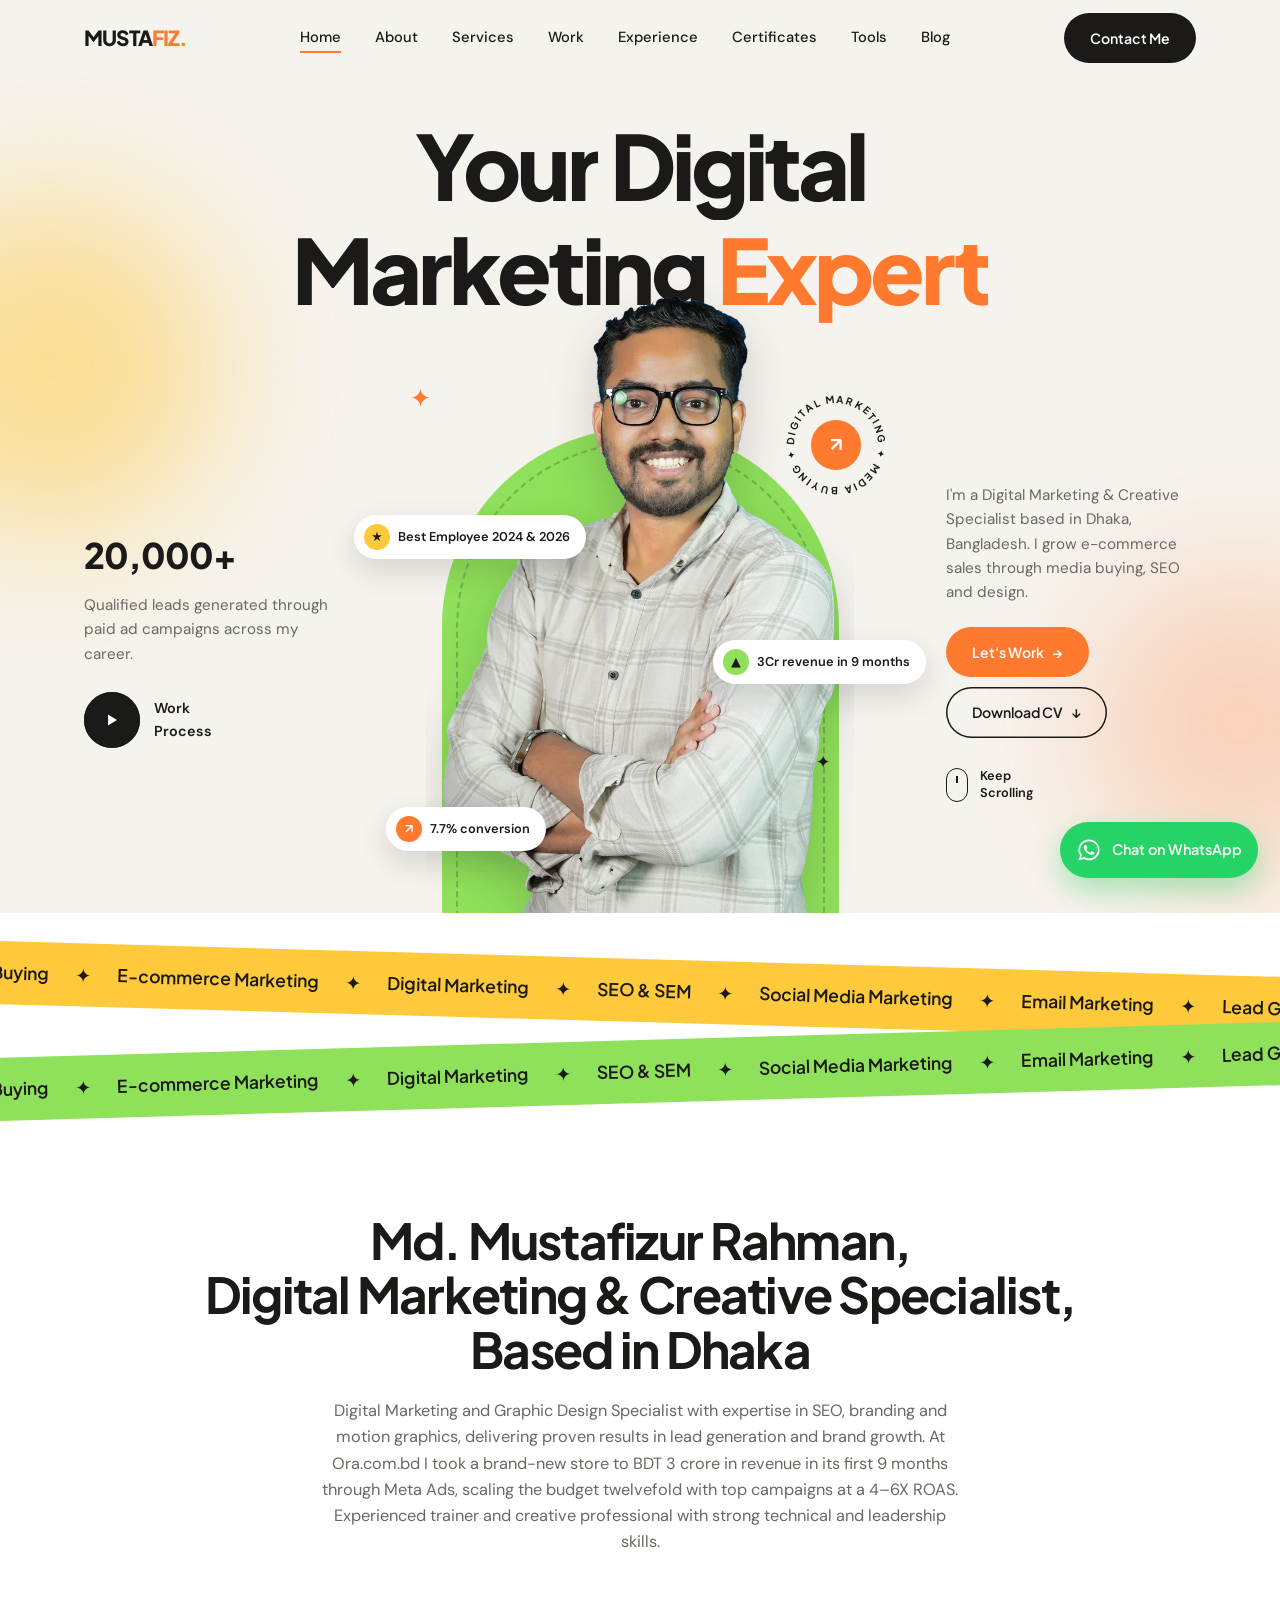
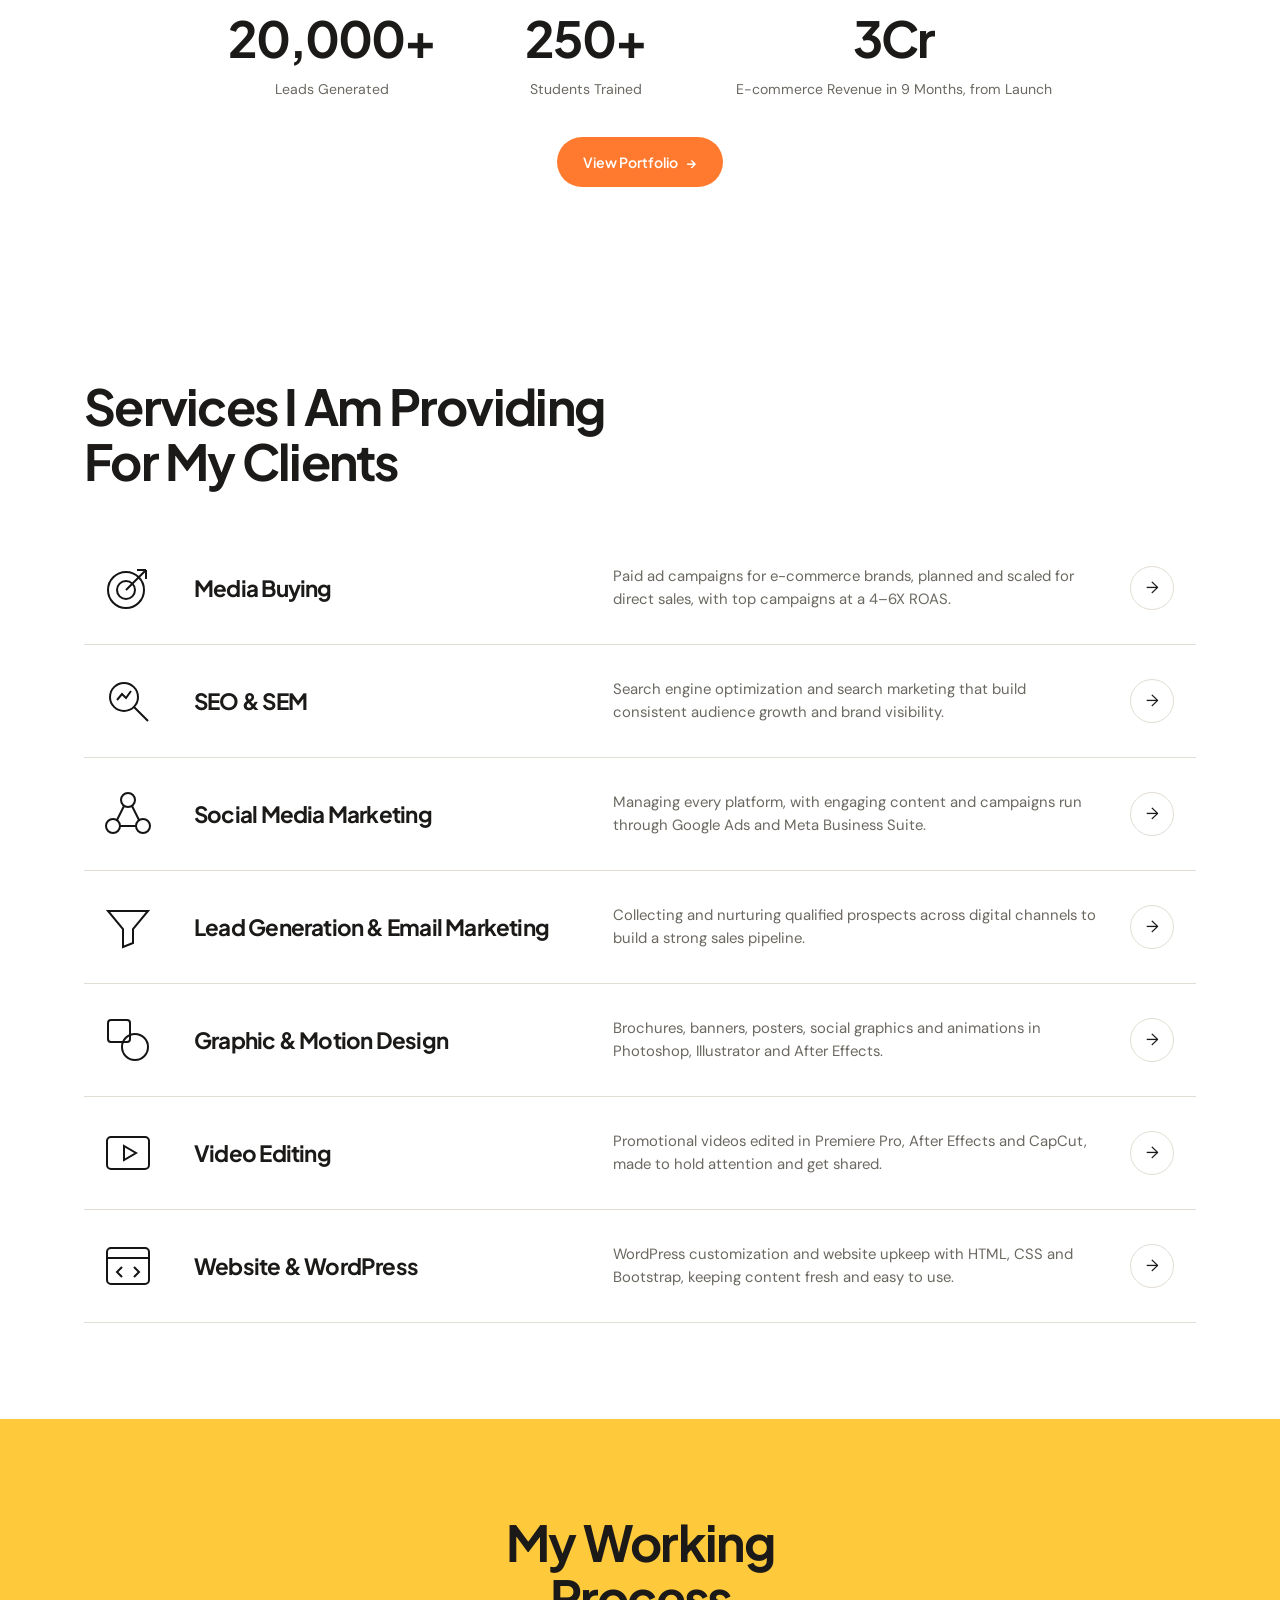
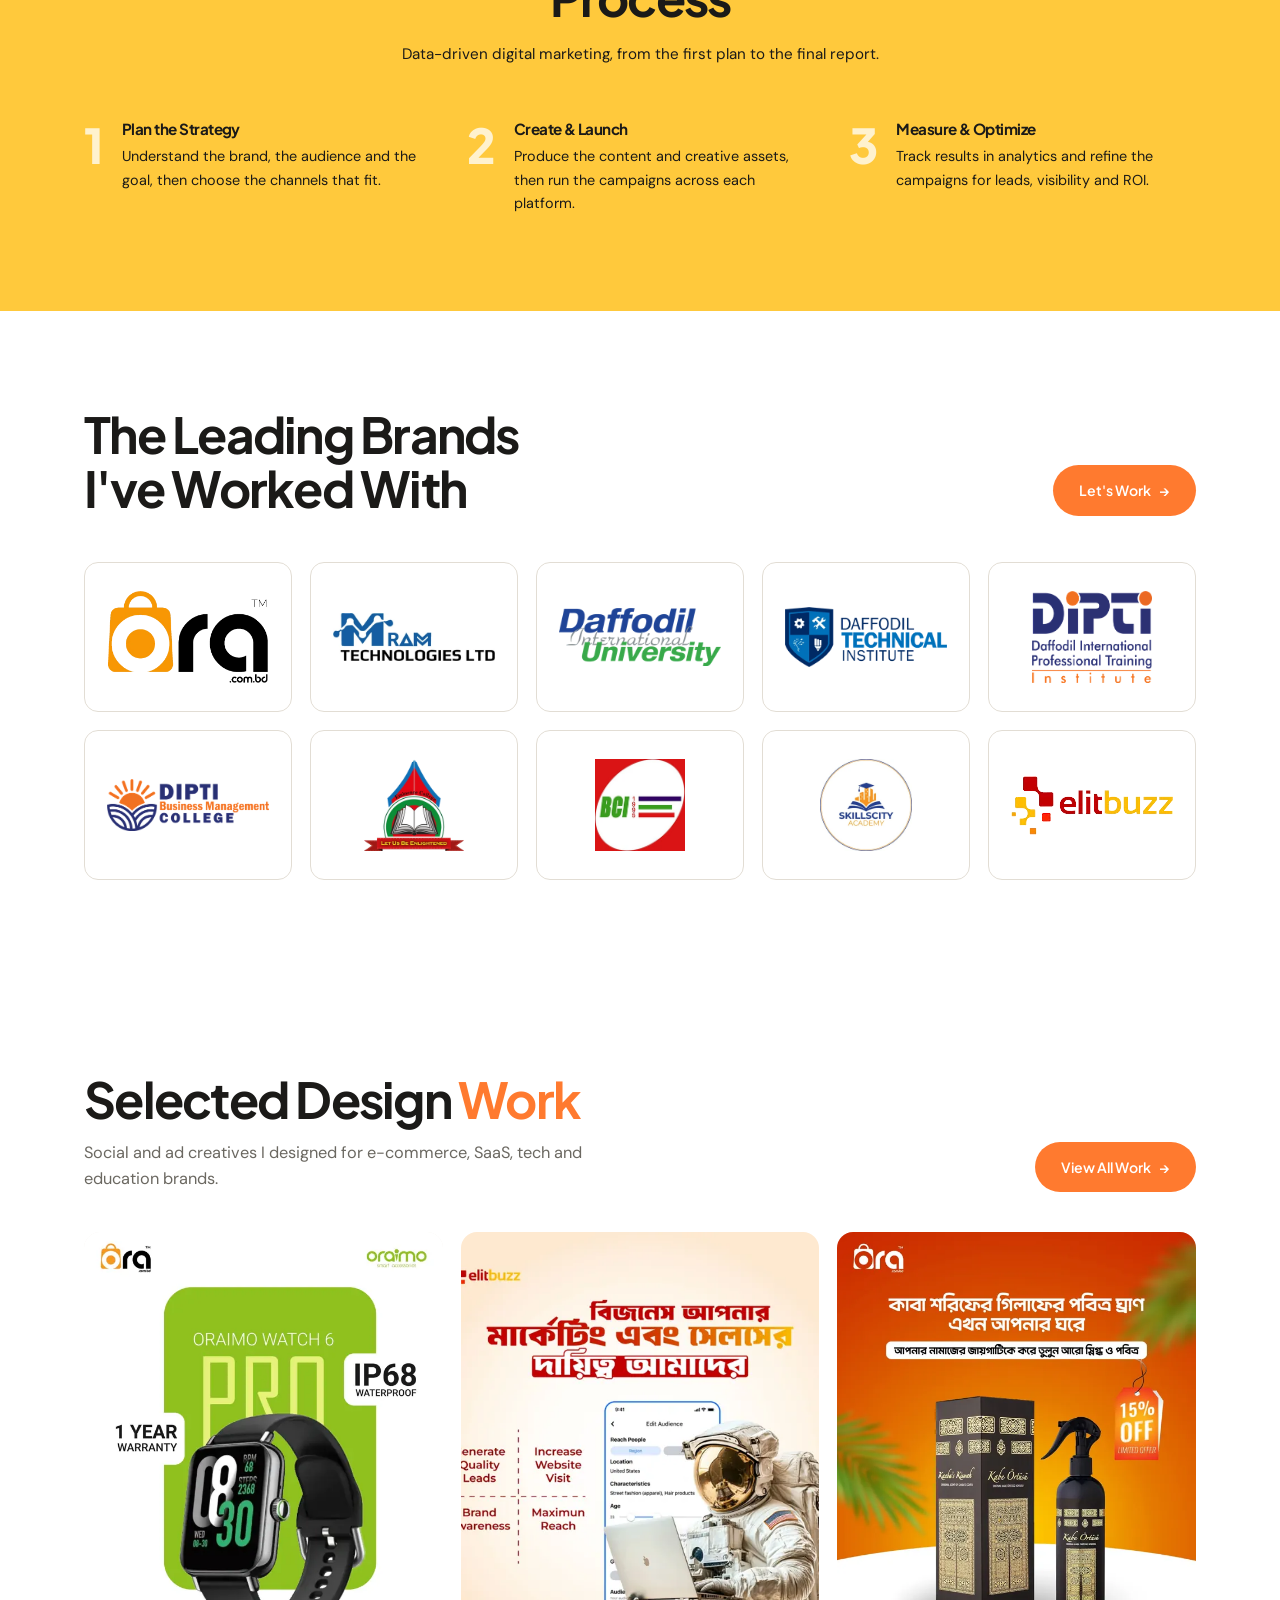
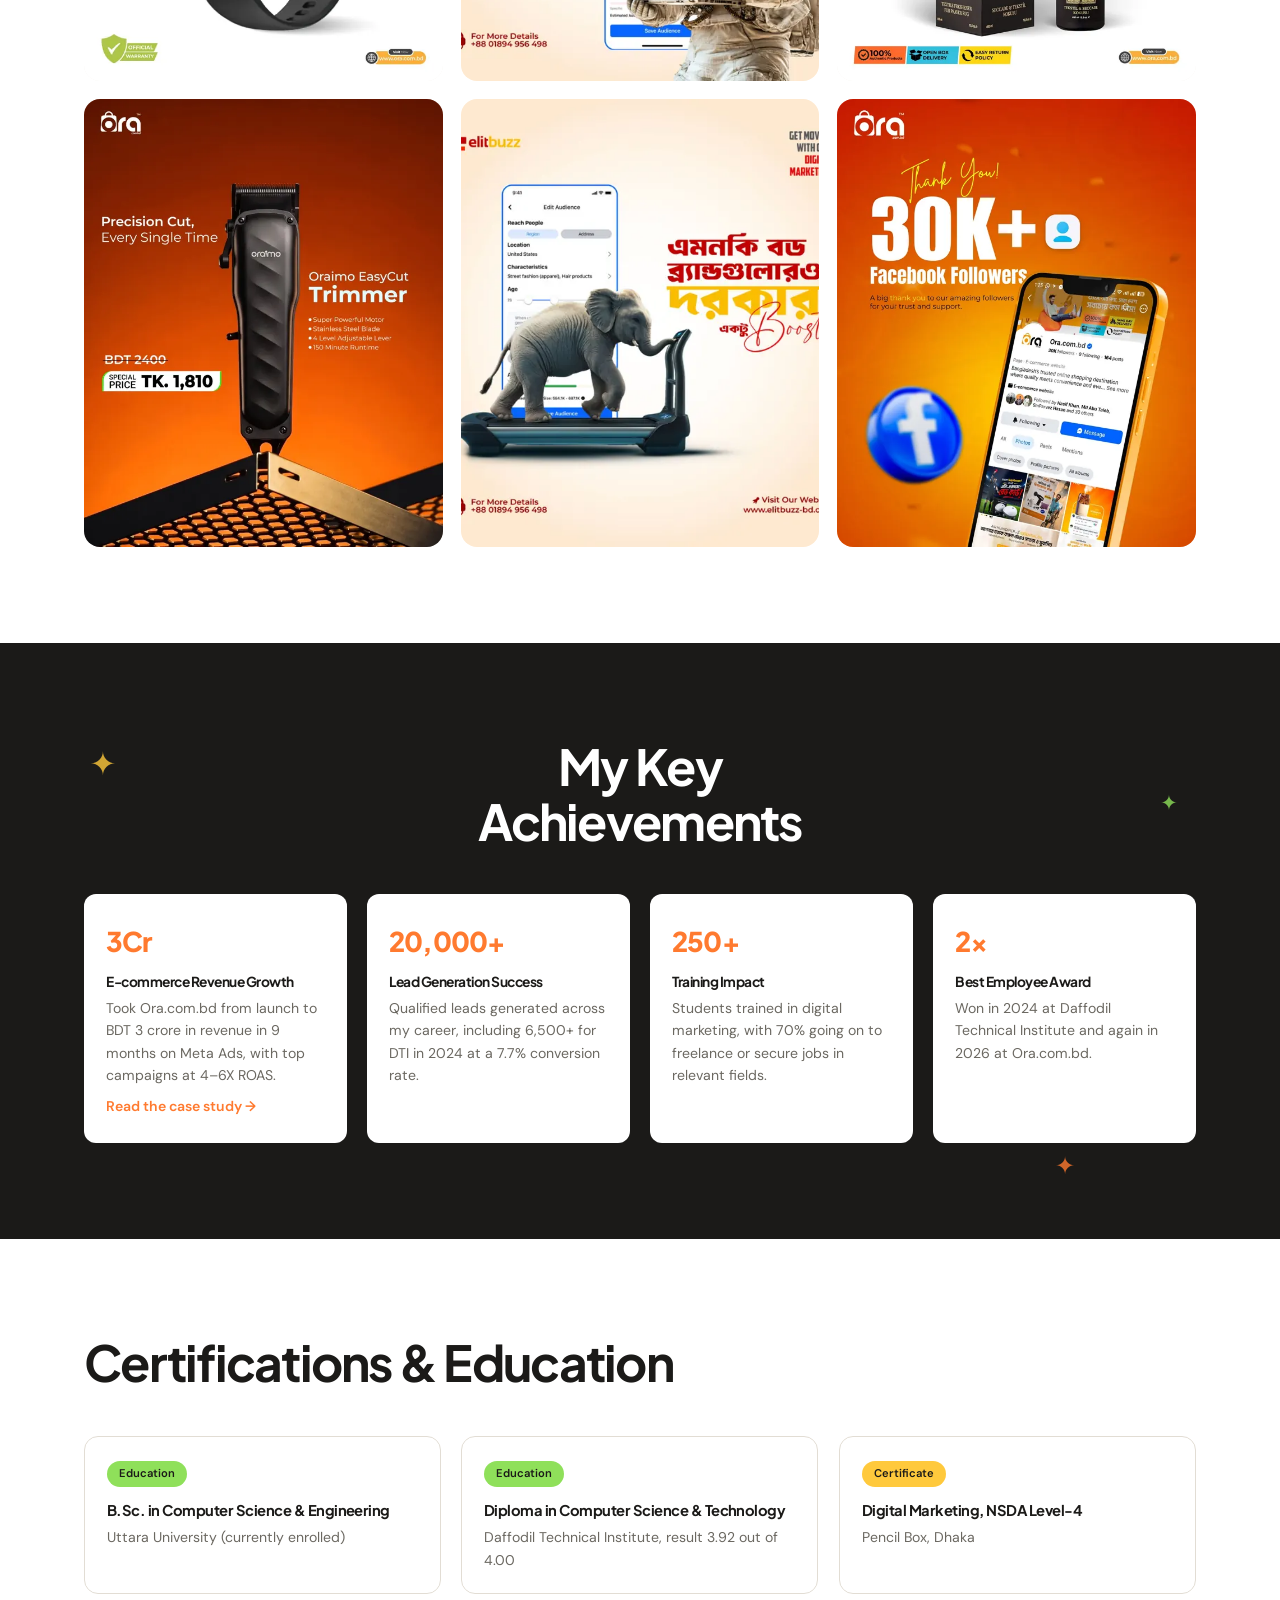
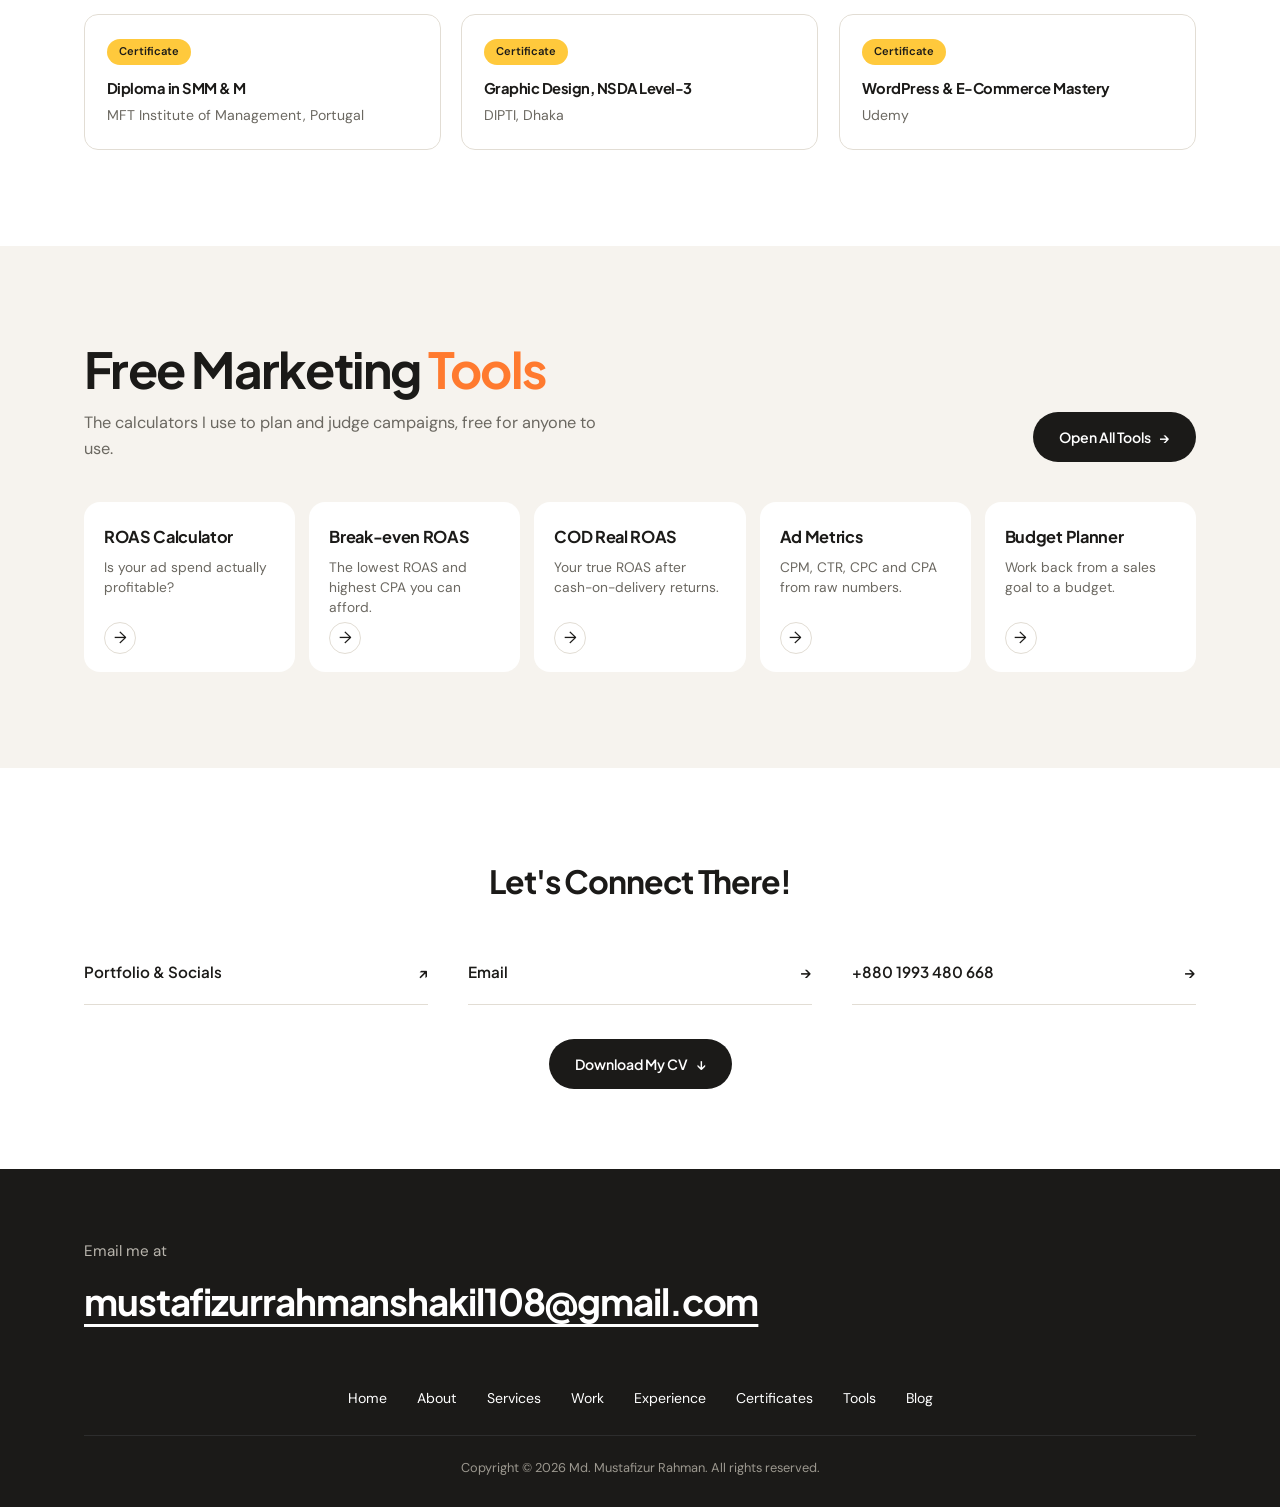
==== index.html @ 004563ea "Draft: Ora.com.bd case study, revenue wording fixes, updated CV and preview image Co-Authored-By: Cl" ====
<!DOCTYPE html>
<html lang="en">
<head>
<meta charset="UTF-8">
<meta name="viewport" content="width=device-width, initial-scale=1">
<link rel="icon" href="favicon.svg" type="image/svg+xml">
<link rel="icon" href="favicon-32.png" sizes="32x32" type="image/png">
<link rel="apple-touch-icon" href="apple-touch-icon.png">
<meta name="theme-color" content="#f6f3ee">
<link rel="preload" as="image" href="assets/img/portrait.webp" fetchpriority="high">
<title>Md. Mustafizur Rahman | Digital Marketing & Creative Specialist</title>
<meta name="description" content="Md. Mustafizur Rahman is a Digital Marketing and Creative Specialist in Dhaka, Bangladesh: media buying and e-commerce marketing, SEO, SEM, social media marketing, lead generation, graphic and motion design.">
<!-- Social preview -->
<link rel="canonical" href="https://mustafiz.online/">
<meta property="og:type" content="profile">
<meta property="og:site_name" content="Md. Mustafizur Rahman">
<meta property="og:locale" content="en_US">
<meta property="og:url" content="https://mustafiz.online/">
<meta property="og:title" content="Md. Mustafizur Rahman | Digital Marketing &amp; Creative Specialist">
<meta property="og:description" content="Dhaka-based digital marketer who took Ora.com.bd from launch to BDT 3 crore in revenue in 9 months on Meta Ads. Media buying, SEO, social media and design.">
<meta property="og:image" content="https://mustafiz.online/og-image.jpg">
<meta property="og:image:width" content="1200">
<meta property="og:image:height" content="630">
<meta property="og:image:alt" content="Md. Mustafizur Rahman, Digital Marketing &amp; Creative Specialist">
<meta name="twitter:card" content="summary_large_image">
<meta name="twitter:title" content="Md. Mustafizur Rahman | Digital Marketing &amp; Creative Specialist">
<meta name="twitter:description" content="Dhaka-based digital marketer who took Ora.com.bd from launch to BDT 3 crore in revenue in 9 months on Meta Ads. Media buying, SEO, social media and design.">
<meta name="twitter:image" content="https://mustafiz.online/og-image.jpg">
<script type="application/ld+json">{"@context": "https://schema.org", "@type": "Person", "name": "Md. Mustafizur Rahman", "jobTitle": "Digital Marketing & Creative Specialist", "url": "https://mustafiz.online/", "image": "https://mustafiz.online/og-image.jpg", "email": "mailto:mustafizurrahmanshakil108@gmail.com", "address": {"@type": "PostalAddress", "addressLocality": "Dhaka", "addressCountry": "BD"}, "worksFor": {"@type": "Organization", "name": "Ora.com.bd", "url": "https://ora.com.bd"}, "alumniOf": [{"@type": "CollegeOrUniversity", "name": "Uttara University"}, {"@type": "EducationalOrganization", "name": "Daffodil Technical Institute"}], "knowsAbout": ["Media Buying", "E-commerce Marketing", "SEO", "Social Media Marketing", "Lead Generation", "Graphic Design", "Motion Graphics"], "sameAs": ["https://lnk.bio/mustafizurrahman"]}</script>
<!-- /Social preview -->
<link rel="preconnect" href="https://fonts.googleapis.com">
<link rel="preconnect" href="https://fonts.gstatic.com" crossorigin>
<link href="https://fonts.googleapis.com/css2?family=DM+Sans:opsz,wght@9..40,400;9..40,500;9..40,600&family=Plus+Jakarta+Sans:wght@600;700;800&display=swap" rel="stylesheet">
<link rel="stylesheet" href="assets/site.css?v=61ecbd7c">
</head>
<body>

<div class="progress" id="progress" aria-hidden="true"></div>
<header id="top">
  <div class="wrap nav">
    <a href="#home" class="logo">MUSTA<span class="accent">FIZ.</span></a>
    <ul class="nav-links" id="navLinks">
      <li><a href="#home" class="active">Home</a></li>
      <li><a href="#about">About</a></li>
      <li><a href="#services">Services</a></li>
      <li><a href="gallery">Work</a></li>
      <li><a href="#experience">Experience</a></li>
      <li><a href="#credentials">Certificates</a></li>
      <li><a href="tools">Tools</a></li>
      <li><a href="blog/">Blog</a></li>
    </ul>
    <a href="#contact" class="btn dark">Contact Me</a>
    <button class="menu-btn" id="menuBtn" aria-label="Open menu" aria-expanded="false" aria-controls="navLinks"><span></span></button>
  </div>
</header>

<main>
  <!-- HERO -->
  <section class="hero" id="home">
    <span class="blob a" aria-hidden="true"></span><span class="blob b" aria-hidden="true"></span>
    <div class="wrap">
      <h1 aria-label="Your Digital Marketing Expert">
        <span class="w" style="--i:0"><span>Your</span></span>
        <span class="w" style="--i:1"><span>Digital</span></span>
        <span class="w" style="--i:2"><span>Marketing</span></span>
        <span class="w" style="--i:3"><span class="accent">Expert</span></span>
      </h1>
      <div class="hero-grid">
        <div class="hero-stat reveal">
          <div class="big" data-count="20000" data-suffix="+">20,000+</div>
          <p>Qualified leads generated through paid ad campaigns across my career.</p>
          <a href="#process" class="hero-link">
            <span class="play" aria-hidden="true">
              <svg width="16" height="16" viewBox="0 0 16 16" fill="#fff"><path d="M4 2.5v11l9-5.5z"/></svg>
            </span>
            Work<br>Process
          </a>
        </div>

        <div class="portrait" id="portrait">
          <div class="arch"></div>
          <span class="spark s1" aria-hidden="true">✦</span>
          <span class="spark s2" aria-hidden="true">✦</span>
          <div class="me-clip"><img width="660" height="1034" fetchpriority="high" class="me" src="assets/img/portrait.webp" alt="Md. Mustafizur Rahman, smiling with arms crossed"></div>
          <div class="ring" aria-hidden="true">
            <svg viewBox="0 0 100 100"><defs><path id="circ" d="M50,50 m-39,0 a39,39 0 1,1 78,0 a39,39 0 1,1 -78,0"/></defs>
              <text><textPath href="#circ" textLength="240" lengthAdjust="spacing">DIGITAL MARKETING ✦ MEDIA BUYING ✦</textPath></text></svg>
            <b>↗</b>
          </div>
          <div class="chip c1"><i>★</i>Best Employee 2024 &amp; 2026</div>
          <div class="chip c2"><i>▲</i>3Cr revenue in 9 months</div>
          <div class="chip c3"><i>↗</i>7.7% conversion</div>
        </div>

        <div class="hero-copy">
          <p>I'm a Digital Marketing &amp; Creative Specialist based in Dhaka, Bangladesh. I grow e-commerce sales through media buying, SEO and design.</p>
          <div class="btn-row">
            <a href="#contact" class="btn">Let's Work <span aria-hidden="true">→</span></a>
            <a href="Md-Mustafizur-Rahman-CV.pdf" class="btn ghost" download>Download CV <span aria-hidden="true">↓</span></a>
          </div>
          <div class="scroll-hint"><span class="mouse" aria-hidden="true"></span>Keep<br>Scrolling</div>
        </div>
      </div>
    </div>
  </section>

  <!-- TICKER -->
  <div class="tickers" aria-hidden="true">
    <div class="ticker y"><div class="track" data-ticker></div></div>
    <div class="ticker g"><div class="track" data-ticker></div></div>
  </div>

  <!-- ABOUT -->
  <section class="about" id="about">
    <div class="wrap reveal">
      <h2>Md. Mustafizur Rahman,<br>Digital Marketing &amp; Creative Specialist,<br>Based in Dhaka</h2>
      <p class="lead">Digital Marketing and Graphic Design Specialist with expertise in SEO, branding and motion graphics, delivering proven results in lead generation and brand growth. At Ora.com.bd I took a brand-new store to BDT 3 crore in revenue in its first 9 months through Meta Ads, scaling the budget twelvefold with top campaigns at a 4–6X ROAS. Experienced trainer and creative professional with strong technical and leadership skills.</p>
      <div class="stats">
        <div class="stat"><div class="num" data-count="20000" data-suffix="+">20,000+</div><div class="lbl">Leads Generated</div></div>
        <div class="stat"><div class="num" data-count="250" data-suffix="+">250+</div><div class="lbl">Students Trained</div></div>
        <div class="stat"><div class="num" data-count="3" data-suffix="Cr">3Cr</div><div class="lbl">E-commerce Revenue in 9 Months, from Launch</div></div>
      </div>
      <a href="https://lnk.bio/mustafizurrahman" target="_blank" rel="noopener" class="btn">View Portfolio <span aria-hidden="true">→</span></a>
    </div>
  </section>

  <!-- SERVICES -->
  <section class="services" id="services">
    <div class="wrap">
      <h2 class="reveal">Services I Am Providing For My Clients</h2>
      <ul class="service-list">
        <li class="service reveal">
          <svg class="ico" viewBox="0 0 52 52" fill="none" stroke="#141414" stroke-width="2"><circle cx="24" cy="28" r="18"/><circle cx="24" cy="28" r="9"/><path d="M24 28L44 8M44 8h-9M44 8v9"/></svg>
          <h3>Media Buying</h3>
          <p>Paid ad campaigns for e-commerce brands, planned and scaled for direct sales, with top campaigns at a 4–6X ROAS.</p>
          <span class="arrow" aria-hidden="true">→</span>
        </li>
        <li class="service reveal">
          <svg class="ico" viewBox="0 0 52 52" fill="none" stroke="#141414" stroke-width="2"><circle cx="22" cy="22" r="14"/><path d="M32 32l14 14M15 25l5-6 4 4 5-7"/></svg>
          <h3>SEO &amp; SEM</h3>
          <p>Search engine optimization and search marketing that build consistent audience growth and brand visibility.</p>
          <span class="arrow" aria-hidden="true">→</span>
        </li>
        <li class="service reveal">
          <svg class="ico" viewBox="0 0 52 52" fill="none" stroke="#141414" stroke-width="2"><circle cx="26" cy="12" r="7"/><circle cx="11" cy="38" r="7"/><circle cx="41" cy="38" r="7"/><path d="M22 18l-7 14M30 18l7 14M18 38h16"/></svg>
          <h3>Social Media Marketing</h3>
          <p>Managing every platform, with engaging content and campaigns run through Google Ads and Meta Business Suite.</p>
          <span class="arrow" aria-hidden="true">→</span>
        </li>
        <li class="service reveal">
          <svg class="ico" viewBox="0 0 52 52" fill="none" stroke="#141414" stroke-width="2"><path d="M6 10h40l-15 18v14l-10 4V28z"/></svg>
          <h3>Lead Generation &amp; Email Marketing</h3>
          <p>Collecting and nurturing qualified prospects across digital channels to build a strong sales pipeline.</p>
          <span class="arrow" aria-hidden="true">→</span>
        </li>
        <li class="service reveal">
          <svg class="ico" viewBox="0 0 52 52" fill="none" stroke="#141414" stroke-width="2"><rect x="6" y="6" width="22" height="22" rx="3"/><circle cx="33" cy="33" r="13"/></svg>
          <h3>Graphic &amp; Motion Design</h3>
          <p>Brochures, banners, posters, social graphics and animations in Photoshop, Illustrator and After Effects.</p>
          <span class="arrow" aria-hidden="true">→</span>
        </li>
        <li class="service reveal">
          <svg class="ico" viewBox="0 0 52 52" fill="none" stroke="#141414" stroke-width="2"><rect x="5" y="10" width="42" height="32" rx="4"/><path d="M22 19v14l12-7z"/></svg>
          <h3>Video Editing</h3>
          <p>Promotional videos edited in Premiere Pro, After Effects and CapCut, made to hold attention and get shared.</p>
          <span class="arrow" aria-hidden="true">→</span>
        </li>
        <li class="service reveal">
          <svg class="ico" viewBox="0 0 52 52" fill="none" stroke="#141414" stroke-width="2"><rect x="5" y="8" width="42" height="36" rx="4"/><path d="M5 18h42M20 27l-5 5 5 5M32 27l5 5-5 5"/></svg>
          <h3>Website &amp; WordPress</h3>
          <p>WordPress customization and website upkeep with HTML, CSS and Bootstrap, keeping content fresh and easy to use.</p>
          <span class="arrow" aria-hidden="true">→</span>
        </li>
      </ul>
    </div>
  </section>

  <!-- PROCESS -->
  <section class="process" id="process">
    <div class="wrap">
      <h2 class="reveal">My Working<br>Process</h2>
      <p class="lead reveal">Data-driven digital marketing, from the first plan to the final report.</p>
      <div class="steps">
        <div class="step reveal"><div class="n">1</div><div><h3>Plan the Strategy</h3><p>Understand the brand, the audience and the goal, then choose the channels that fit.</p></div></div>
        <div class="step reveal"><div class="n">2</div><div><h3>Create &amp; Launch</h3><p>Produce the content and creative assets, then run the campaigns across each platform.</p></div></div>
        <div class="step reveal"><div class="n">3</div><div><h3>Measure &amp; Optimize</h3><p>Track results in analytics and refine the campaigns for leads, visibility and ROI.</p></div></div>
      </div>
    </div>
  </section>

  <!-- EXPERIENCE -->
  <section id="experience">
    <div class="wrap">
      <div class="head-row reveal">
        <h2>The Leading Brands I've Worked With</h2>
        <a href="#contact" class="btn">Let's Work <span aria-hidden="true">→</span></a>
      </div>
      <div class="logo-grid">
        <div class="logo-card reveal"><img src="assets/img/logo-ora-com-bd.webp" alt="Ora.com.bd" width="296" height="170" loading="lazy"></div>
        <div class="logo-card reveal"><img src="assets/img/logo-mram-technologies-ltd.webp" alt="MRAM Technologies Ltd" width="420" height="122" loading="lazy"></div>
        <div class="logo-card reveal"><img src="assets/img/logo-daffodil-international-university.webp" alt="Daffodil International University" width="420" height="152" loading="lazy"></div>
        <div class="logo-card reveal"><img src="assets/img/logo-daffodil-technical-institute.webp" alt="Daffodil Technical Institute" width="420" height="155" loading="lazy"></div>
        <div class="logo-card reveal"><img src="assets/img/logo-daffodil-international-professional-trai.webp" alt="Daffodil International Professional Training Institute (DIPTI)" width="311" height="240" loading="lazy"></div>
        <div class="logo-card reveal"><img src="assets/img/logo-dipti-business-management-college.webp" alt="DIPTI Business Management College" width="420" height="133" loading="lazy"></div>
        <div class="logo-card reveal"><img src="assets/img/logo-eminence-college.webp" alt="Eminence College" width="262" height="240" loading="lazy"></div>
        <div class="logo-card reveal"><img src="assets/img/logo-bci.webp" alt="BCI" width="193" height="196" loading="lazy"></div>
        <div class="logo-card reveal"><img src="assets/img/logo-skillscity-academy.webp" alt="Skillscity Academy" width="240" height="240" loading="lazy"></div>
        <div class="logo-card reveal"><img src="assets/img/logo-elitbuzz-technologies-ltd.webp" alt="Elitbuzz Technologies Ltd." width="162" height="59" loading="lazy"></div>
      </div>
    </div>
  </section>

  <!-- SELECTED WORK -->
  <section class="work" id="work">
    <div class="wrap">
      <div class="head-row reveal">
        <div>
          <h2>Selected Design <span class="accent">Work</span></h2>
          <p class="lead">Social and ad creatives I designed for e-commerce, SaaS, tech and education brands.</p>
        </div>
        <a href="gallery" class="btn">View All Work <span aria-hidden="true">→</span></a>
      </div>
      <div class="work-grid" id="featuredWork" data-limit="6"><button type="button" class="shot" data-i="0" style="--d:0ms" aria-label="Open Oraimo Watch 6 Pro"><img src="gallery/ora-oraimo-watch-6-pro-thumb.webp" alt="Oraimo Watch 6 Pro, Ora.com.bd" width="1400" height="1750" loading="lazy" decoding="async"><span class="shot-meta"><b>Oraimo Watch 6 Pro</b><small>Ora.com.bd · Product Ads</small></span></button><button type="button" class="shot" data-i="1" style="--d:60ms" aria-label="Open Marketing &amp; Sales, Handled"><img src="gallery/elitbuzz-marketing-astronaut-thumb.webp" alt="Marketing &amp; Sales, Handled, Elitbuzz Technologies" width="1400" height="1400" loading="lazy" decoding="async"><span class="shot-meta"><b>Marketing &amp; Sales, Handled</b><small>Elitbuzz Technologies · Brand &amp; Social</small></span></button><button type="button" class="shot" data-i="2" style="--d:120ms" aria-label="Open Kaaba Kiswah Scent Offer"><img src="gallery/ora-kaaba-scent-thumb.webp" alt="Kaaba Kiswah Scent Offer, Ora.com.bd" width="1400" height="1750" loading="lazy" decoding="async"><span class="shot-meta"><b>Kaaba Kiswah Scent Offer</b><small>Ora.com.bd · Product Ads</small></span></button><button type="button" class="shot" data-i="3" style="--d:180ms" aria-label="Open Oraimo EasyCut Trimmer"><img src="gallery/ora-easycut-trimmer-thumb.webp" alt="Oraimo EasyCut Trimmer, Ora.com.bd" width="1080" height="1350" loading="lazy" decoding="async"><span class="shot-meta"><b>Oraimo EasyCut Trimmer</b><small>Ora.com.bd · Product Ads</small></span></button><button type="button" class="shot" data-i="4" style="--d:240ms" aria-label="Open Even Big Brands Need a Boost"><img src="gallery/elitbuzz-boost-elephant-thumb.webp" alt="Even Big Brands Need a Boost, Elitbuzz Technologies" width="1080" height="1080" loading="lazy" decoding="async"><span class="shot-meta"><b>Even Big Brands Need a Boost</b><small>Elitbuzz Technologies · Brand &amp; Social</small></span></button><button type="button" class="shot" data-i="5" style="--d:300ms" aria-label="Open 30K Facebook Followers"><img src="gallery/ora-30k-followers-thumb.webp" alt="30K Facebook Followers, Ora.com.bd" width="1400" height="1750" loading="lazy" decoding="async"><span class="shot-meta"><b>30K Facebook Followers</b><small>Ora.com.bd · Brand &amp; Social</small></span></button></div><!-- /featuredWork -->
    </div>
  </section>

  <!-- ACHIEVEMENTS -->
  <section class="wins" id="achievements">
    <span class="star a" aria-hidden="true">✦</span><span class="star b" aria-hidden="true">✦</span><span class="star c" aria-hidden="true">✦</span>
    <div class="wrap">
      <h2 class="reveal">My Key<br>Achievements</h2>
      <div class="grid-4">
        <div class="win reveal"><div class="big">3Cr</div><h3>E-commerce Revenue Growth</h3><p>Took Ora.com.bd from launch to BDT 3 crore in revenue in 9 months on Meta Ads, with top campaigns at 4–6X ROAS. <a class="win-link" href="blog/ora-ecommerce-case-study">Read the case study →</a></p></div>
        <div class="win reveal"><div class="big">20,000+</div><h3>Lead Generation Success</h3><p>Qualified leads generated across my career, including 6,500+ for DTI in 2024 at a 7.7% conversion rate.</p></div>
        <div class="win reveal"><div class="big">250+</div><h3>Training Impact</h3><p>Students trained in digital marketing, with 70% going on to freelance or secure jobs in relevant fields.</p></div>
        <div class="win reveal"><div class="big">2×</div><h3>Best Employee Award</h3><p>Won in 2024 at Daffodil Technical Institute and again in 2026 at Ora.com.bd.</p></div>
      </div>
    </div>
  </section>

  <!-- CREDENTIALS -->
  <section id="credentials">
    <div class="wrap">
      <div class="head-row reveal">
        <h2>Certifications &amp; Education</h2>
      </div>
      <div class="grid-3">
        <div class="cred reveal"><span class="tag g">Education</span><h3>B.Sc. in Computer Science &amp; Engineering</h3><p>Uttara University (currently enrolled)</p></div>
        <div class="cred reveal"><span class="tag g">Education</span><h3>Diploma in Computer Science &amp; Technology</h3><p>Daffodil Technical Institute, result 3.92 out of 4.00</p></div>
        <div class="cred reveal"><span class="tag">Certificate</span><h3>Digital Marketing, NSDA Level-4</h3><p>Pencil Box, Dhaka</p></div>
        <div class="cred reveal"><span class="tag">Certificate</span><h3>Diploma in SMM &amp; M</h3><p>MFT Institute of Management, Portugal</p></div>
        <div class="cred reveal"><span class="tag">Certificate</span><h3>Graphic Design, NSDA Level-3</h3><p>DIPTI, Dhaka</p></div>
        <div class="cred reveal"><span class="tag">Certificate</span><h3>WordPress &amp; E-Commerce Mastery</h3><p>Udemy</p></div>
      </div>
    </div>
  </section>

  <!-- TOOLS TEASER -->
  <section class="tools tools-teaser" id="tools">
    <div class="wrap">
      <div class="head-row reveal">
        <div>
          <h2>Free Marketing <span class="accent">Tools</span></h2>
          <p class="lead">The calculators I use to plan and judge campaigns, free for anyone to use.</p>
        </div>
        <a href="tools" class="btn dark">Open All Tools <span aria-hidden="true">→</span></a>
      </div>
      <div class="tool-cards">
        <a class="tool-card reveal" href="tools#tool-roas"><b>ROAS Calculator</b><span>Is your ad spend actually profitable?</span><i aria-hidden="true">→</i></a>
        <a class="tool-card reveal" href="tools#tool-breakeven"><b>Break-even ROAS</b><span>The lowest ROAS and highest CPA you can afford.</span><i aria-hidden="true">→</i></a>
        <a class="tool-card reveal" href="tools#tool-cod"><b>COD Real ROAS</b><span>Your true ROAS after cash-on-delivery returns.</span><i aria-hidden="true">→</i></a>
        <a class="tool-card reveal" href="tools#tool-metrics"><b>Ad Metrics</b><span>CPM, CTR, CPC and CPA from raw numbers.</span><i aria-hidden="true">→</i></a>
        <a class="tool-card reveal" href="tools#tool-budget"><b>Budget Planner</b><span>Work back from a sales goal to a budget.</span><i aria-hidden="true">→</i></a>
      </div>
    </div>
  </section>

  <!-- CONNECT -->
  <section class="connect" id="contact">
    <div class="wrap reveal">
      <h2>Let's Connect There!</h2>
      <div class="links">
        <a href="https://lnk.bio/mustafizurrahman" target="_blank" rel="noopener">Portfolio &amp; Socials <span aria-hidden="true">↗</span></a>
        <a href="mailto:mustafizurrahmanshakil108@gmail.com">Email <span aria-hidden="true">→</span></a>
        <a href="tel:+8801993480668">+880 1993 480 668 <span aria-hidden="true">→</span></a>
      </div>
      <div class="cv-row"><a href="Md-Mustafizur-Rahman-CV.pdf" class="btn dark" download>Download My CV <span aria-hidden="true">↓</span></a></div>
    </div>
  </section>
</main>

<footer>
  <div class="wrap">
    <p class="small">Email me at</p>
    <a class="mail" href="mailto:mustafizurrahmanshakil108@gmail.com">mustafizurrahmanshakil108@gmail.com</a>
    <ul class="foot-nav">
      <li><a href="#home">Home</a></li>
      <li><a href="#about">About</a></li>
      <li><a href="#services">Services</a></li>
      <li><a href="gallery">Work</a></li>
      <li><a href="#experience">Experience</a></li>
      <li><a href="#credentials">Certificates</a></li>
      <li><a href="tools">Tools</a></li>
      <li><a href="blog/">Blog</a></li>
    </ul>
    <div class="foot-bottom">Copyright © <span id="year">2026</span> Md. Mustafizur Rahman. All rights reserved.</div>
  </div>
</footer>
<a class="wa" href="https://wa.me/8801993480668?text=Hi%20Mustafiz%2C%20I%20saw%20your%20portfolio%20and%20would%20like%20to%20discuss%20a%20project." target="_blank" rel="noopener" aria-label="Chat on WhatsApp">
  <svg viewBox="0 0 32 32" fill="currentColor" aria-hidden="true"><path d="M16 3C8.8 3 3 8.7 3 15.8c0 2.5.7 4.9 2 7L3 29l6.4-2c2 1.1 4.300 1.700 6.600 1.700 7.200 0 13-5.700 13-12.800S23.200 3 16 3zm0 23.400c-2.100 0-4.100-.6-5.900-1.700l-.4-.2-3.800 1.200 1.200-3.700-.3-.4a10.400 10.400 0 0 1-1.700-5.700C5.100 10 10 5.300 16 5.300S26.900 10 26.900 15.800 22 26.400 16 26.400zm5.900-7.800c-.3-.2-1.900-1-2.200-1.100-.3-.1-.5-.2-.7.2-.2.300-.8 1.100-1 1.300-.2.200-.4.200-.7.100-.3-.2-1.400-.5-2.600-1.600-1-.9-1.600-1.900-1.800-2.200-.2-.3 0-.5.100-.7l.5-.6c.2-.2.200-.4.300-.6.100-.2 0-.4 0-.6l-1-2.400c-.3-.6-.5-.5-.7-.5h-.6c-.2 0-.6.1-.9.400-.3.3-1.100 1.100-1.100 2.700s1.200 3.100 1.300 3.300c.2.200 2.300 3.500 5.500 4.900 2.700 1.100 3.200.9 3.800.8.6-.1 1.900-.8 2.200-1.500.3-.7.3-1.400.2-1.500-.1-.1-.3-.2-.6-.4z"/></svg>
  <span class="t">Chat on WhatsApp</span>
</a>
<button class="to-top" id="toTop" aria-label="Back to top">↑</button>

<script src="assets/site.js?v=dc7efeec"></script>
<script src="assets/gallery.js?v=a0588de8"></script>
</body>
</html>
---- assets/site.css ----
:root {
    --cream: #f6f3ee;
    --white: #ffffff;
    --ink: #1b1a18;
    --muted: #6b6861;
    --line: #e2ddd4;
    --orange: #ff7a2f;
    --green: #8fe05a;
    --yellow: #ffc93c;
    --display: "Plus Jakarta Sans", "Segoe UI", system-ui, sans-serif;
    --body: "DM Sans", "Segoe UI", system-ui, sans-serif;
    --wrap: 1160px;
  }
  * { box-sizing: border-box; margin: 0; padding: 0; }
  html { scroll-behavior: smooth; }
  body {
    font-family: var(--body); font-size: 1.02rem;
    color: var(--ink);
    background: var(--white);
    line-height: 1.6;
    overflow-x: hidden;
    -webkit-font-smoothing: antialiased;
  }
  a { color: inherit; text-decoration: none; }
  img { max-width: 100%; display: block; }
  .wrap { width: 100%; max-width: var(--wrap); margin: 0 auto; padding: 0 24px; }
  section { padding: 96px 0; }
  h1, h2, h3 { font-family: var(--display); letter-spacing: -0.035em; line-height: 1.1; }
  h2 { font-size: clamp(1.7rem, 4.2vw, 3.1rem); font-weight: 700; text-wrap: balance; }
  .accent { color: var(--orange); }
  :focus-visible { outline: 3px solid var(--orange); outline-offset: 3px; }

  /* Buttons */
  .btn {
    display: inline-flex; align-items: center; gap: 8px;
    font-family: var(--display); font-size: 0.88rem; font-weight: 600;
    padding: 14px 26px; border-radius: 999px; border: 0; cursor: pointer;
    background: var(--orange); color: var(--white);
    transition: transform .2s ease, background .2s ease;
  }
  .btn:hover { transform: translateY(-2px); background: #f2681a; }
  .btn.dark { background: var(--ink); }
  .btn.dark:hover { background: #2b2b2b; }
  .btn.ghost { background: transparent; color: var(--ink); box-shadow: inset 0 0 0 1.5px var(--ink); }
  .btn.ghost:hover { background: var(--ink); color: var(--white); }
  .btn-row { display: flex; gap: 10px; flex-wrap: wrap; }
  .hero-copy .btn-row { margin-top: 22px; }
  .hero-copy .btn-row .btn { margin-top: 0; }
  .cv-row { margin-top: 34px; display: flex; justify-content: center; }
  @media (max-width: 760px) { .hero-copy .btn-row { justify-content: center; } }

  /* Header */
  header { background: var(--cream); position: sticky; top: 0; z-index: 50; }
  .nav { display: flex; align-items: center; justify-content: space-between; height: 76px; }
  .logo { font-family: var(--display); font-weight: 800; font-size: 1.3rem; letter-spacing: -0.04em; }
  .nav-links { display: flex; gap: 34px; list-style: none; font-size: 0.92rem; font-weight: 500; }
  .nav-links a { position: relative; padding: 6px 0; }
  .nav-links a::after {
    content: ""; position: absolute; left: 0; bottom: 0; height: 2px; width: 0;
    background: var(--orange); transition: width .25s ease;
  }
  .nav-links a:hover::after, .nav-links a.active::after { width: 100%; }
  .menu-btn {
    display: none; width: 44px; height: 44px; border-radius: 50%;
    border: 1.5px solid var(--ink); background: transparent; cursor: pointer;
    align-items: center; justify-content: center;
  }
  .menu-btn span, .menu-btn span::before, .menu-btn span::after {
    display: block; width: 18px; height: 2px; background: var(--ink); position: relative;
  }
  .menu-btn span::before, .menu-btn span::after { content: ""; position: absolute; left: 0; }
  .menu-btn span::before { top: -6px; }
  .menu-btn span::after { top: 6px; }

  /* Hero */
  .hero { background: var(--cream); padding: 40px 0 0; position: relative; overflow: hidden; }
  .blob { position: absolute; border-radius: 50%; filter: blur(70px); opacity: .5; pointer-events: none; animation: drift 14s ease-in-out infinite alternate; }
  .blob.a { width: 340px; height: 340px; background: var(--yellow); left: -120px; top: 120px; }
  .blob.b { width: 300px; height: 300px; background: var(--orange); right: -110px; bottom: 40px; opacity: .28; animation-delay: -6s; }
  @keyframes drift { to { transform: translate(40px, -50px) scale(1.15); } }
  .hero .wrap { position: relative; }
  .hero h1 {
    --fs: clamp(2.1rem, 7.6vw, 5.6rem); max-width: 11.5em; margin: 0 auto;
    font-size: var(--fs); font-weight: 800; text-align: center; letter-spacing: -0.045em;
    text-wrap: balance; position: relative; z-index: 1;
  }
  .hero h1 .w { display: inline-block; overflow: hidden; vertical-align: top; padding-bottom: .06em; }
  .hero h1 .w > span { display: inline-block; transform: translateY(110%); animation: wordUp .9s cubic-bezier(.2,.8,.2,1) forwards; animation-delay: calc(var(--i) * 110ms + 100ms); }
  @keyframes wordUp { to { transform: none; } }
  .hero-grid {
    display: grid; grid-template-columns: 1fr auto 1fr; gap: 40px; align-items: center;
    margin-top: calc(clamp(2.1rem, 7.6vw, 5.6rem) * -0.36);
  }
  .hero-stat, .hero-copy { position: relative; z-index: 4; margin-top: 70px; animation: fadeSide .9s .7s both; }
  @keyframes fadeSide { from { opacity: 0; transform: translateY(24px); } }
  .hero-stat .big { font-family: var(--display); font-weight: 800; font-size: 2.2rem; letter-spacing: -0.03em; }
  .hero-stat p, .hero-copy p { color: var(--muted); font-size: 0.95rem; max-width: 250px; margin-top: 10px; }
  .hero-link { display: inline-flex; align-items: center; gap: 14px; margin-top: 26px; font-weight: 600; font-size: 0.9rem; }
  .play {
    width: 56px; height: 56px; border-radius: 50%; background: var(--ink); position: relative;
    display: grid; place-items: center; transition: background .2s ease;
  }
  .play::before { content: ""; position: absolute; inset: 0; border-radius: 50%; border: 2px solid var(--ink); animation: pulse 2s ease-out infinite; }
  @keyframes pulse { to { transform: scale(1.7); opacity: 0; } }
  .hero-link:hover .play { background: var(--orange); }

  .portrait {
    --mx: 0; --my: 0;
    position: relative; z-index: 3;
    width: clamp(250px, 31vw, 400px); aspect-ratio: 660 / 1034;
  }
  .arch {
    position: absolute; left: 0; right: 0; bottom: 0; height: 78%;
    background: var(--green); border-radius: 999px 999px 0 0;
    transform-origin: bottom; animation: archUp 1s cubic-bezier(.2,.8,.2,1) .2s both;
  }
  .arch::after {
    content: ""; position: absolute; inset: 14px 14px 0; border-radius: inherit;
    border: 2px dashed rgba(20,20,20,.22); border-bottom: 0;
  }
  @keyframes archUp { from { transform: scaleY(0); } }
  .me-clip { position: absolute; inset: -6% -4% 0; overflow: hidden; }
  .me {
    position: absolute; left: 4%; right: 4%; bottom: 0; width: 92%; height: auto;
    transform: translate(calc(var(--mx) * 10px), calc(var(--my) * 6px));
    transition: transform .25s ease-out;
    animation: meUp 1.1s cubic-bezier(.2,.8,.2,1) .45s both;
    filter: drop-shadow(0 18px 24px rgba(20,20,20,.18));
  }
  @keyframes meUp { from { translate: 0 60%; opacity: 0; } }
  .chip {
    position: absolute; z-index: 5; display: inline-flex; align-items: center; gap: 8px;
    background: var(--white); border-radius: 999px; padding: 9px 16px 9px 10px;
    font-size: 0.8rem; font-weight: 600; white-space: nowrap;
    box-shadow: 0 12px 30px rgba(20,20,20,.14);
    translate: calc(var(--mx) * var(--d, -16) * 1px) calc(var(--my) * var(--d, -16) * 1px);
    transition: translate .3s ease-out;
    animation: pop .6s cubic-bezier(.3,1.5,.5,1) both, bob 5s ease-in-out infinite;
  }
  .chip i { width: 26px; height: 26px; border-radius: 50%; display: grid; place-items: center; font-style: normal; font-size: 0.8rem; background: var(--yellow); }
  .chip.c1 { left: -22%; top: 36%; animation-delay: 1.2s, 0s; }
  .chip.c2 { right: -22%; top: 56%; --d: 22; animation-delay: 1.4s, -1.7s; }
  .chip.c2 i { background: var(--green); }
  .chip.c3 { left: -14%; bottom: 10%; --d: -26; animation-delay: 1.6s, -3.2s; }
  .chip.c3 i { background: var(--orange); color: #fff; }
  @keyframes pop { from { opacity: 0; scale: .5; } }
  @keyframes bob { 50% { transform: translateY(-10px); } }
  .ring { position: absolute; z-index: 5; right: -13%; top: 16%; width: 108px; height: 108px; animation: pop .6s 1s both; }
  .ring svg { width: 100%; height: 100%; animation: spin 16s linear infinite; }
  .ring text { font-family: var(--display); font-size: 9.2px; font-weight: 700; fill: var(--ink); }
  .ring b { position: absolute; inset: 27%; border-radius: 50%; background: var(--orange); color: #fff; display: grid; place-items: center; font-size: 1.2rem; }
  @keyframes spin { to { transform: rotate(360deg); } }
  .spark { position: absolute; z-index: 2; font-size: 1.6rem; animation: spin 9s linear infinite; }
  .spark.s1 { left: -8%; top: 14%; color: var(--orange); }
  .spark.s2 { right: 2%; bottom: 22%; font-size: 1.1rem; animation-duration: 6s; }

  .hero-copy { justify-self: end; }
  .hero-copy .btn { margin-top: 22px; }
  .scroll-hint { display: flex; align-items: center; gap: 12px; margin-top: 30px; font-size: 0.8rem; font-weight: 600; line-height: 1.3; }
  .mouse { width: 22px; height: 34px; border: 1.5px solid var(--ink); border-radius: 12px; position: relative; }
  .mouse::after {
    content: ""; position: absolute; left: 50%; top: 7px; width: 2px; height: 7px;
    background: var(--ink); transform: translateX(-50%); animation: wheel 1.6s infinite;
  }
  @keyframes wheel { 0% { opacity: 1; top: 7px; } 100% { opacity: 0; top: 17px; } }

  /* Ticker */
  .tickers { padding: 46px 0 40px; overflow: hidden; background: var(--white); }
  .ticker { width: 110%; margin-left: -5%; overflow: hidden; padding: 16px 0; }
  .ticker.y { background: var(--yellow); transform: rotate(1.6deg); }
  .ticker.g { background: var(--green); transform: rotate(-1.6deg); margin-top: 18px; }
  .track { display: flex; width: max-content; animation: slide 34s linear infinite; }
  .ticker.g .track { animation-direction: reverse; }
  .track span {
    font-family: var(--display); font-weight: 600; font-size: 1.1rem; white-space: nowrap;
    display: inline-flex; align-items: center; gap: 26px; padding-right: 26px;
  }
  .track span::after { content: "✦"; font-size: 1.2rem; }
  @keyframes slide { to { transform: translateX(-50%); } }

  /* About */
  .about { text-align: center; padding-top: 70px; }
  .about p.lead { max-width: 640px; margin: 22px auto 0; color: var(--muted); }
  .stats { display: flex; justify-content: center; gap: clamp(28px, 7vw, 90px); margin: 44px 0 36px; flex-wrap: wrap; }
  .stat .num { font-family: var(--display); font-weight: 700; font-size: clamp(2rem, 5vw, 3.1rem); letter-spacing: -0.04em; }
  .stat .lbl { color: var(--muted); font-size: 0.88rem; }

  /* Services */
  .services h2 { max-width: 640px; }
  .service-list { margin-top: 44px; list-style: none; }
  .service {
    display: grid; grid-template-columns: 64px 1fr 1.25fr 48px; gap: 28px; align-items: center;
    padding: 30px 0; border-bottom: 1px solid var(--line);
  }
  .service svg.ico { width: 52px; height: 52px; }
  .service h3 { font-size: clamp(1.05rem, 2vw, 1.4rem); font-weight: 700; }
  .service p { color: var(--muted); font-size: 0.93rem; }
  .arrow {
    width: 44px; height: 44px; border-radius: 50%; border: 1px solid var(--line);
    display: grid; place-items: center; transition: all .25s ease;
  }
  .service:hover .arrow { background: var(--orange); border-color: var(--orange); color: var(--white); transform: rotate(-45deg); }

  /* Process */
  .process { background: var(--yellow); text-align: center; }
  .process p.lead { max-width: 520px; margin: 18px auto 0; font-size: 0.95rem; }
  .steps { display: grid; grid-template-columns: repeat(3, 1fr); gap: 36px; margin-top: 54px; text-align: left; }
  .step { display: flex; gap: 18px; }
  .step .n { font-family: var(--display); font-weight: 800; font-size: 3rem; line-height: 1; color: rgba(255,255,255,.75); }
  .step h3 { font-size: 0.95rem; font-weight: 700; text-transform: none; margin-bottom: 8px; }
  .step p { font-size: 0.9rem; }

  /* Experience */
  .head-row { display: flex; align-items: flex-end; justify-content: space-between; gap: 24px; flex-wrap: wrap; }
  .head-row h2 { max-width: 620px; }
  .grid-4 { display: grid; grid-template-columns: repeat(4, 1fr); gap: 20px; margin-top: 46px; }
  .job {
    border: 1px solid var(--line); border-radius: 14px; padding: 26px 22px; background: var(--white);
    transition: transform .25s ease, box-shadow .25s ease;
  }
  .job:hover { transform: translateY(-6px); box-shadow: 0 18px 40px rgba(20,20,20,.09); }
  .job .when { font-size: 0.78rem; font-weight: 600; color: var(--orange); letter-spacing: .04em; text-transform: uppercase; }
  .job h3 { font-size: 1rem; font-weight: 700; text-transform: none; margin: 14px 0 10px; }
  .job p { color: var(--muted); font-size: 0.9rem; }

  /* Achievements */
  .wins { background: var(--ink); color: var(--white); text-align: center; }
  .wins .grid-4 { text-align: left; }
  .win { background: var(--white); color: var(--ink); border-radius: 12px; padding: 26px 22px; }
  .win .big { font-family: var(--display); font-weight: 800; font-size: 1.7rem; letter-spacing: -0.03em; color: var(--orange); }
  .win h3 { font-size: 0.86rem; font-weight: 700; text-transform: none; margin: 10px 0 8px; }
  .win p { color: var(--muted); font-size: 0.88rem; }

  /* Credentials */
  .grid-3 { display: grid; grid-template-columns: repeat(3, 1fr); gap: 20px; margin-top: 46px; }
  .cred { border: 1px solid var(--line); border-radius: 14px; padding: 22px; }
  .tag { display: inline-block; font-size: 0.7rem; font-weight: 600; padding: 4px 12px; border-radius: 999px; background: var(--yellow); }
  .tag.g { background: var(--green); }
  .cred h3 { font-size: 0.92rem; font-weight: 700; text-transform: none; margin: 14px 0 6px; line-height: 1.3; }
  .cred p { color: var(--muted); font-size: 0.88rem; }

  /* Connect */
  .connect { text-align: center; padding-bottom: 80px; }
  .connect h2 { font-size: clamp(1.3rem, 3vw, 2rem); }
  .links { display: grid; grid-template-columns: repeat(3, 1fr); gap: 0 40px; margin-top: 40px; text-align: left; }
  .links a {
    display: flex; justify-content: space-between; align-items: center; gap: 12px;
    padding: 20px 0; border-bottom: 1px solid var(--line);
    font-family: var(--display); font-size: 0.95rem; font-weight: 600;
    transition: color .2s ease;
  }
  .links a:hover { color: var(--orange); }

  /* Footer */
  footer { background: var(--ink); color: var(--white); padding: 70px 0 28px; }
  footer .small { color: #b9b5ad; font-size: 0.95rem; }
  .mail {
    display: inline-block; font-family: var(--display); font-weight: 700; letter-spacing: -0.03em;
    font-size: clamp(0.95rem, 3.4vw, 2.3rem); margin-top: 8px;
    text-decoration: underline; text-underline-offset: 8px; overflow-wrap: anywhere;
  }
  .mail:hover { color: var(--orange); }
  .foot-nav { display: flex; justify-content: center; gap: 30px; list-style: none; margin: 56px 0 26px; font-size: 0.88rem; flex-wrap: wrap; }
  .foot-nav a:hover { color: var(--orange); }
  .foot-bottom { border-top: 1px solid #2d2d2d; padding-top: 22px; color: #9c988f; font-size: 0.8rem; text-align: center; }

  /* Logo grid */
  .logo-grid { display: grid; grid-template-columns: repeat(5, 1fr); gap: 18px; margin-top: 46px; }
  .logo-card {
    height: 150px; display: grid; place-items: center; padding: 22px;
    background: var(--white); border: 1px solid var(--line); border-radius: 14px;
    transition: transform .25s ease, box-shadow .25s ease, border-color .25s ease; will-change: transform;
  }
  .logo-card:hover { box-shadow: 0 18px 40px rgba(20,20,20,.1); border-color: transparent; }
  .logo-card img { max-width: 100%; max-height: 92px; width: auto; height: auto; object-fit: contain; }
  @media (max-width: 960px) { .logo-grid { grid-template-columns: repeat(3, 1fr); } }
  @media (max-width: 520px) { .logo-grid { grid-template-columns: repeat(2, 1fr); gap: 12px; } .logo-card { height: 120px; padding: 16px; } .logo-card img { max-height: 72px; } }

  /* Motion extras */
  .progress { position: fixed; top: 0; left: 0; height: 3px; width: 100%; background: var(--orange); transform: scaleX(0); transform-origin: left; z-index: 100; }
  header { transition: box-shadow .3s ease; }
  header.scrolled { box-shadow: 0 8px 30px rgba(20,20,20,.08); }
  .btn span { display: inline-block; transition: transform .2s ease; }
  .btn:hover span { transform: translateX(5px); }
  .ticker:hover .track { animation-play-state: paused; }
  .track { margin-left: calc(var(--sy, 0) * -0.25px); }
  .ticker.g .track { margin-left: calc(var(--sy, 0) * -0.12px); }
  .service { position: relative; padding-left: 18px; padding-right: 18px; isolation: isolate; transition: padding .3s ease; }
  .service::before { content: ""; position: absolute; inset: 0; background: var(--cream); border-radius: 14px; transform: scaleX(0); transform-origin: left; transition: transform .45s cubic-bezier(.2,.8,.2,1); z-index: -1; }
  .service:hover::before { transform: scaleX(1); }
  .service:hover { padding-left: 30px; }
  .service svg.ico { transition: transform .4s ease; }
  .service:hover svg.ico { transform: rotate(-8deg) scale(1.1); }
  .step .n { transition: color .3s ease, transform .3s ease; }
  .step:hover .n { color: var(--ink); transform: scale(1.15) rotate(-6deg); }
  .job, .win, .cred { will-change: transform; }
  .cred { transition: border-color .25s ease, transform .25s ease; }
  .cred:hover { border-color: var(--ink); transform: translateY(-4px); }
  .wins { position: relative; overflow: hidden; }
  .wins .star { position: absolute; color: var(--yellow); font-size: 2rem; animation: spin 10s linear infinite; opacity: .8; }
  .wins .star.a { left: 7%; top: 16%; }
  .wins .star.b { right: 8%; top: 24%; color: var(--green); font-size: 1.3rem; animation-duration: 7s; }
  .wins .star.c { right: 16%; bottom: 9%; color: var(--orange); font-size: 1.5rem; animation-duration: 13s; }
  .win { transition: transform .2s ease, box-shadow .2s ease; }
  .to-top {
    position: fixed; right: 22px; bottom: 22px; width: 48px; height: 48px; border-radius: 50%;
    background: var(--orange); color: #fff; border: 0; cursor: pointer; font-size: 1.1rem; z-index: 60;
    opacity: 0; transform: translateY(20px); pointer-events: none; transition: opacity .3s ease, transform .3s ease;
    box-shadow: 0 10px 24px rgba(255,122,47,.4);
  }
  .to-top.show { opacity: 1; transform: none; pointer-events: auto; }

  /* Marketing tools */
  .tools { background: var(--cream); position: relative; overflow: hidden; }
  .tools .lead { color: var(--muted); max-width: 520px; margin-top: 14px; }
  .tool-bar { display: flex; align-items: center; justify-content: space-between; gap: 16px; margin-top: 40px; flex-wrap: wrap; }
  .tool-tabs { display: flex; gap: 8px; overflow-x: auto; scrollbar-width: none; padding: 4px; margin: -4px; }
  .tool-tabs::-webkit-scrollbar { display: none; }
  .tool-tab {
    flex: none; font-family: var(--display); font-size: 0.86rem; font-weight: 600;
    padding: 11px 18px; border-radius: 999px; border: 1.5px solid var(--ink);
    background: transparent; color: var(--ink); cursor: pointer; transition: background .2s ease, color .2s ease;
  }
  .tool-tab:hover { background: var(--white); }
  .tool-tab[aria-selected="true"] { background: var(--ink); color: var(--white); }
  .cur { display: inline-flex; border: 1.5px solid var(--ink); border-radius: 999px; padding: 3px; flex: none; }
  .cur button { font: 600 0.8rem var(--display); border: 0; background: transparent; padding: 7px 13px; border-radius: 999px; cursor: pointer; color: var(--ink); }
  .cur button[aria-pressed="true"] { background: var(--orange); color: var(--white); }
  .tool-panel {
    display: grid; grid-template-columns: 1.05fr 1fr; margin-top: 22px;
    background: var(--white); border-radius: 22px; overflow: hidden;
    box-shadow: 0 24px 60px rgba(20,20,20,.08);
  }
  .tool-form { padding: 34px; }
  .tool-form h3 { font-size: 1.35rem; font-weight: 700; }
  .tool-form .desc { color: var(--muted); font-size: 0.92rem; margin: 8px 0 24px; max-width: 440px; }
  .fields { display: grid; grid-template-columns: 1fr 1fr; gap: 16px 18px; }
  .field label { display: block; font-size: 0.82rem; font-weight: 600; margin-bottom: 7px; }
  .field .box { display: flex; align-items: center; border: 1.5px solid var(--line); border-radius: 12px; background: var(--white); transition: border-color .2s ease; }
  .field .box:focus-within { border-color: var(--ink); }
  .field .unit { padding: 0 0 0 14px; color: var(--muted); font-weight: 600; font-size: 0.92rem; }
  .field .unit.after { padding: 0 14px 0 0; }
  .field input {
    width: 100%; min-width: 0; border: 0; outline: 0; background: transparent;
    font: 600 1rem var(--body); color: var(--ink); padding: 13px 14px;
  }
  .field .box:has(.unit:not(.after)) input { padding-left: 8px; }
  .field .hint { font-size: 0.75rem; color: var(--muted); margin-top: 5px; }
  .tool-out { background: var(--ink); color: var(--white); padding: 34px; display: flex; flex-direction: column; }
  .tool-out .k { font-size: 0.78rem; font-weight: 600; letter-spacing: .06em; text-transform: uppercase; color: #b9b5ad; }
  .tool-out .main { font-family: var(--display); font-weight: 800; font-size: clamp(2.6rem, 6vw, 4rem); letter-spacing: -0.045em; line-height: 1.05; color: var(--orange); margin-top: 6px; font-variant-numeric: tabular-nums; }
  .tool-out .rows { list-style: none; margin-top: 24px; border-top: 1px solid #2f2e2b; }
  .tool-out .rows li { display: flex; justify-content: space-between; gap: 14px; padding: 12px 0; border-bottom: 1px solid #2f2e2b; font-size: 0.92rem; }
  .tool-out .rows li span { color: #b9b5ad; }
  .tool-out .rows li b { font-weight: 600; font-variant-numeric: tabular-nums; text-align: right; }
  .verdict { margin-top: 22px; padding: 14px 16px; border-radius: 14px; font-size: 0.9rem; font-weight: 500; color: var(--ink); background: #e9e5de; display: flex; gap: 10px; align-items: flex-start; }
  .verdict::before { content: "•"; font-weight: 800; }
  .verdict.good { background: var(--green); } .verdict.good::before { content: "✓"; }
  .verdict.warn { background: var(--yellow); } .verdict.warn::before { content: "!"; }
  .verdict.bad { background: #ffd2b8; } .verdict.bad::before { content: "✕"; }
  .tool-out .formula { margin-top: auto; padding-top: 22px; font-size: 0.78rem; color: #8f8b83; }
  .tool-cta { display: flex; align-items: center; justify-content: space-between; gap: 18px; flex-wrap: wrap; margin-top: 26px; }
  .tool-cta p { font-family: var(--display); font-weight: 600; font-size: 1.05rem; }
  @media (max-width: 960px) { .tool-panel { grid-template-columns: 1fr; } }
  @media (max-width: 520px) {
    .tool-form, .tool-out { padding: 24px 20px; }
    .fields { grid-template-columns: 1fr; }
    .tool-bar { flex-direction: column-reverse; align-items: stretch; }
    .cur { align-self: flex-start; }
  }

  /* WhatsApp button */
  .wa {
    position: fixed; right: 22px; bottom: 22px; z-index: 61;
    display: flex; align-items: center; gap: 10px; height: 56px; padding: 0 16px;
    border-radius: 999px; background: #25d366; color: #fff;
    font-family: var(--display); font-weight: 600; font-size: 0.9rem;
    box-shadow: 0 12px 28px rgba(37,211,102,.38);
    transition: transform .2s ease, box-shadow .2s ease;
    animation: waIn .5s cubic-bezier(.3,1.5,.5,1) 1.5s both;
  }
  .wa svg { width: 26px; height: 26px; flex: none; }
  .wa:hover { transform: translateY(-3px); box-shadow: 0 16px 34px rgba(37,211,102,.48); }
  .wa .t { white-space: nowrap; }
  @keyframes waIn { from { opacity: 0; transform: scale(.6) translateY(20px); } }
  .to-top { bottom: 90px; right: 26px; }
  @media (max-width: 760px) {
    .wa { width: 56px; padding: 0; justify-content: center; }
    .wa .t { position: absolute; width: 1px; height: 1px; overflow: hidden; clip: rect(0 0 0 0); }
  }
  @media (prefers-reduced-motion: reduce) { .wa { animation: none; } }

  /* Reveal */
  .reveal { opacity: 0; transform: translateY(26px); transition: opacity .7s ease, transform .7s ease; }
  .reveal.in { opacity: 1; transform: none; }

  @media (max-width: 960px) {
    section { padding: 72px 0; }
    .grid-4 { grid-template-columns: repeat(2, 1fr); }
    .grid-3 { grid-template-columns: repeat(2, 1fr); }
    .service { grid-template-columns: 56px 1fr 48px; }
    .service p { grid-column: 2 / 3; grid-row: 2; }
    .service .arrow { grid-column: 3; grid-row: 1 / 3; }
    .steps { grid-template-columns: 1fr; max-width: 460px; margin-left: auto; margin-right: auto; }
    .chip.c1 { left: -8%; } .chip.c2 { right: -8%; } .chip.c3 { left: -4%; }
    .ring { right: -6%; width: 88px; height: 88px; }
  }
  @media (max-width: 760px) {
    .menu-btn { display: inline-flex; }
    .nav .btn { display: none; }
    .nav-links {
      position: absolute; top: 76px; left: 0; right: 0; background: var(--cream);
      flex-direction: column; gap: 0; padding: 8px 24px 20px; display: none;
      border-bottom: 1px solid var(--line);
    }
    .nav-links.open { display: flex; }
    .nav-links a { display: block; padding: 12px 0; }
    .hero-grid { grid-template-columns: 1fr; gap: 28px; margin-top: 44px; text-align: center; }
    .hero-stat, .hero-copy { margin-top: 0; }
    .portrait { width: min(72vw, 300px); }
    .chip { font-size: 0.72rem; padding: 7px 12px 7px 8px; }
    .chip.c3 { display: none; }
    .ring { width: 76px; height: 76px; top: 8%; }
    .hero-link { justify-content: center; }
    .hero-stat { order: 2; }
    .portrait { order: 1; margin: 0 auto; }
    .hero-copy { order: 3; justify-self: center; padding-bottom: 40px; }
    .hero-stat p, .hero-copy p { max-width: 420px; margin-left: auto; margin-right: auto; }
    .scroll-hint { display: none; }
    .links { grid-template-columns: 1fr; }
  }
  @media (max-width: 520px) {
    .grid-4, .grid-3 { grid-template-columns: 1fr; }
    .service { gap: 16px; grid-template-columns: 44px 1fr; }
    .service svg.ico { width: 40px; height: 40px; }
    .service .arrow { display: none; }
  }
  @media (prefers-reduced-motion: reduce) {
    html { scroll-behavior: auto; }
    .track, .mouse::after, .blob, .chip, .ring, .ring svg, .spark, .arch, .me, .play::before,
    .hero-stat, .hero-copy, .wins .star { animation: none; }
    .hero h1 .w > span { animation: none; transform: none; }
    .chip, .me { translate: none; transition: none; }
    .reveal { opacity: 1; transform: none; transition: none; }
  }

/* Tools teaser (home) */
.tool-cards { display: grid; grid-template-columns: repeat(5, 1fr); gap: 14px; margin-top: 40px; }
.tool-card {
  position: relative; display: flex; flex-direction: column; gap: 8px; min-height: 170px;
  background: var(--white); border-radius: 16px; padding: 22px 20px 54px;
  transition: transform .25s ease, box-shadow .25s ease;
}
.tool-card b { font-family: var(--display); font-size: 1.02rem; letter-spacing: -0.02em; }
.tool-card span { color: var(--muted); font-size: 0.86rem; line-height: 1.45; }
.tool-card i {
  position: absolute; left: 20px; bottom: 18px; width: 32px; height: 32px; border-radius: 50%;
  display: grid; place-items: center; font-style: normal; border: 1px solid var(--line); transition: all .25s ease;
}
.tool-card:hover { transform: translateY(-5px); box-shadow: 0 18px 40px rgba(20,20,20,.1); }
.tool-card:hover i { background: var(--orange); border-color: var(--orange); color: #fff; transform: rotate(-45deg); }
@media (max-width: 960px) { .tool-cards { grid-template-columns: repeat(2, 1fr); } .tool-card:last-child { grid-column: 1 / -1; min-height: 0; } }
@media (max-width: 520px) { .tool-cards { grid-template-columns: 1fr; } .tool-card { min-height: 0; } }

/* Work grid + gallery */
.work .lead, .page-hero .lead { color: var(--muted); max-width: 540px; margin-top: 14px; }
.work-grid { display: grid; grid-template-columns: repeat(3, 1fr); gap: 18px; margin-top: 40px; }
.work-grid .shot img { aspect-ratio: 4 / 5; object-fit: cover; }
.gallery-grid { display: flex; align-items: flex-start; gap: 18px; margin-top: 28px; }
.g-col { flex: 1; min-width: 0; display: flex; flex-direction: column; gap: 18px; }
@media (max-width: 560px) { .gallery-grid, .g-col { gap: 14px; } }
.shot {
  position: relative; display: block; width: 100%; padding: 0; border: 0; cursor: zoom-in; text-align: left;
  border-radius: 16px; overflow: hidden; background: var(--cream); color: inherit; font: inherit;
  animation: shotIn .6s cubic-bezier(.2,.8,.2,1) both; animation-delay: var(--d, 0ms);
}
.shot img { width: 100%; height: auto; transition: transform .6s cubic-bezier(.2,.8,.2,1); }
.shot-meta {
  position: absolute; left: 12px; right: 12px; bottom: 12px; padding: 12px 14px; border-radius: 12px;
  background: rgba(255,255,255,.94); display: flex; flex-direction: column; gap: 2px;
  transform: translateY(12px); opacity: 0; transition: transform .3s ease, opacity .3s ease;
}
.shot-meta b { font-family: var(--display); font-size: 0.92rem; letter-spacing: -0.01em; }
.shot-meta small { color: var(--muted); font-size: 0.76rem; }
.shot:hover img, .shot:focus-visible img { transform: scale(1.04); }
.shot:hover .shot-meta, .shot:focus-visible .shot-meta { transform: none; opacity: 1; }
@media (hover: none) { .shot-meta { transform: none; opacity: 1; position: static; border-radius: 0; background: var(--white); } }
@keyframes shotIn { from { opacity: 0; transform: translateY(18px); } }
.empty { color: var(--muted); padding: 30px 0; }
@media (max-width: 760px) { .work-grid { grid-template-columns: repeat(2, 1fr); gap: 12px; } }

/* Sub-page hero */
.page-hero { background: var(--cream); padding: 64px 0 56px; position: relative; overflow: hidden; }
.page-hero h1 { font-size: clamp(2.2rem, 6vw, 4.2rem); font-weight: 800; letter-spacing: -0.045em; position: relative; }
.page-hero .crumb { font-size: 0.82rem; font-weight: 600; color: var(--muted); margin-bottom: 16px; position: relative; }
.page-hero .crumb a:hover { color: var(--orange); }
.page-hero .lead { position: relative; }
.gallery-bar { display: flex; align-items: center; justify-content: space-between; gap: 16px; flex-wrap: wrap; }
.gallery-bar .tool-tabs { flex-wrap: wrap; }
.tool-tab[aria-pressed="true"] { background: var(--ink); color: var(--white); }
.tool-tab .n { opacity: .55; font-weight: 500; margin-left: 2px; }
.gallery-count { font-size: 0.85rem; color: var(--muted); font-weight: 600; }
.gallery-sec { padding-top: 48px; }
.tools-page { padding-top: 48px; }
.tools-page .tool-bar { margin-top: 0; }
@media (max-width: 760px) { .gallery-bar .tool-tabs { flex-wrap: nowrap; } }

/* Lightbox */
.lightbox {
  position: fixed; inset: 0; z-index: 200; background: rgba(15,14,13,.92);
  display: grid; grid-template-columns: 64px 1fr 64px; align-items: center; padding: 24px;
  animation: lbIn .25s ease;
}
.lightbox[hidden] { display: none; }
.lightbox figure { margin: 0; display: flex; flex-direction: column; align-items: center; gap: 14px; max-height: 100%; min-width: 0; }
.lightbox img { max-width: 100%; max-height: calc(100vh - 140px); width: auto; height: auto; border-radius: 10px; object-fit: contain; box-shadow: 0 30px 80px rgba(0,0,0,.5); }
.lightbox figcaption { color: #fff; text-align: center; display: flex; flex-direction: column; gap: 2px; }
.lightbox figcaption b { font-family: var(--display); font-size: 1rem; }
.lightbox figcaption small { color: #b9b5ad; font-size: 0.82rem; }
.lb-count { color: #8f8b83; font-size: 0.75rem; margin-top: 4px; }
.lb-nav, .lb-close {
  width: 48px; height: 48px; border-radius: 50%; border: 1px solid rgba(255,255,255,.25); background: rgba(255,255,255,.06);
  color: #fff; font-size: 1.1rem; cursor: pointer; transition: background .2s ease, border-color .2s ease; justify-self: center;
}
.lb-nav:hover, .lb-close:hover { background: var(--orange); border-color: var(--orange); }
.lb-close { position: absolute; top: 18px; right: 18px; }
@keyframes lbIn { from { opacity: 0; } }
@media (max-width: 760px) {
  .lightbox { grid-template-columns: 1fr; padding: 70px 12px 90px; }
  .lb-nav { position: absolute; bottom: 22px; }
  .lb-nav.prev { left: calc(50% - 60px); } .lb-nav.next { right: calc(50% - 60px); }
  .lightbox img { max-height: calc(100vh - 230px); }
}
@media (prefers-reduced-motion: reduce) { .shot, .lightbox { animation: none; } .shot img { transition: none; } }

/* Keep hero copy narrow so it never covers the floating chips */
@media (min-width: 761px) { .hero-copy { max-width: 270px; } .hero-copy .btn-row { flex-direction: column; align-items: flex-start; } }

/* Tools guide + FAQ */
.guide { background: var(--white); }
.guide-head { max-width: 640px; }
.guide .lead { color: var(--muted); margin-top: 14px; }
.guide-grid { display: grid; grid-template-columns: repeat(2, 1fr); gap: 20px; margin-top: 40px; }
.guide-item { border: 1px solid var(--line); border-radius: 16px; padding: 28px 26px; display: flex; flex-direction: column; gap: 12px; }
.guide-item h3 { font-size: 1.15rem; font-weight: 700; }
.guide-item p { color: var(--muted); font-size: 0.94rem; }
.guide-item .formula-line { color: var(--ink); font-weight: 600; font-size: 0.86rem; background: var(--cream); border-radius: 10px; padding: 10px 14px; }
.guide-link { margin-top: auto; padding-top: 4px; font-family: var(--display); font-weight: 600; font-size: 0.88rem; color: var(--orange); }
.guide-link:hover { text-decoration: underline; text-underline-offset: 4px; }
.guide-item:last-child:nth-child(odd) { grid-column: 1 / -1; }
.faq { margin-top: 72px; max-width: 820px; }
.faq h2 { margin-bottom: 22px; }
.faq details { border-bottom: 1px solid var(--line); }
.faq summary {
  list-style: none; cursor: pointer; padding: 20px 40px 20px 0; position: relative;
  font-family: var(--display); font-weight: 600; font-size: 1.02rem; letter-spacing: -0.01em;
}
.faq summary::-webkit-details-marker { display: none; }
.faq summary::after { content: "+"; position: absolute; right: 4px; top: 50%; transform: translateY(-50%); font-size: 1.5rem; font-weight: 400; color: var(--orange); transition: transform .2s ease; }
.faq details[open] summary::after { transform: translateY(-50%) rotate(45deg); }
.faq details p { color: var(--muted); padding: 0 0 22px; max-width: 700px; }
@media (max-width: 760px) { .guide-grid { grid-template-columns: 1fr; } .guide-item:last-child:nth-child(odd) { grid-column: auto; } }

/* Blog */
[lang="bn"] { font-family: "Hind Siliguri", var(--body); }
[lang="bn"] h1, [lang="bn"] h2, [lang="bn"] h3 { font-family: "Hind Siliguri", var(--display); letter-spacing: 0; line-height: 1.3; }
.blog-list-sec { padding-top: 56px; }
.blog-list { display: grid; grid-template-columns: repeat(2, 1fr); gap: 20px; }
.post-card {
  position: relative; display: flex; flex-direction: column; gap: 12px; padding: 30px 28px 70px;
  border: 1px solid var(--line); border-radius: 18px; transition: transform .25s ease, box-shadow .25s ease, border-color .25s ease;
}
.post-card:hover { transform: translateY(-5px); box-shadow: 0 18px 40px rgba(20,20,20,.09); border-color: transparent; }
.post-card .tag { align-self: flex-start; }
.post-card h2 { font-size: 1.5rem; font-weight: 700; }
.post-card p { color: var(--muted); }
.post-card .post-meta { font-size: 0.85rem; color: var(--muted); }
.post-card i { position: absolute; left: 28px; bottom: 24px; width: 36px; height: 36px; border-radius: 50%; border: 1px solid var(--line); display: grid; place-items: center; font-style: normal; transition: all .25s ease; }
.post-card:hover i { background: var(--orange); border-color: var(--orange); color: #fff; transform: rotate(-45deg); }

.post-hero { background: var(--cream); padding: 64px 0 52px; position: relative; overflow: hidden; }
.post-wrap { position: relative; max-width: 860px; }
.post-hero .crumb { font-size: 0.82rem; font-weight: 600; color: var(--muted); margin-bottom: 18px; font-family: var(--body); }
.post-hero .crumb a:hover { color: var(--orange); }
.post-hero h1 { font-size: clamp(2rem, 5vw, 3.3rem); font-weight: 700; margin-top: 14px; }
.post-meta { color: var(--muted); font-size: 0.92rem; margin-top: 16px; }
.post-layout { display: grid; grid-template-columns: 220px minmax(0, 1fr); gap: 56px; padding-top: 56px; padding-bottom: 40px; max-width: 1080px; }
.toc { position: sticky; top: 100px; align-self: start; font-size: 0.92rem; }
.toc p { font-weight: 700; margin-bottom: 10px; }
.toc ol { list-style: none; border-left: 2px solid var(--line); }
.toc li a { display: block; padding: 6px 0 6px 14px; margin-left: -2px; border-left: 2px solid transparent; color: var(--muted); line-height: 1.4; }
.toc li a:hover { color: var(--ink); border-left-color: var(--orange); }
.post-body { font-size: 1.08rem; line-height: 1.85; max-width: 720px; }
.post-body > * + * { margin-top: 18px; }
.post-body h2 { font-size: 1.6rem; font-weight: 700; margin-top: 48px; scroll-margin-top: 100px; }
.post-body h3 { font-size: 1.2rem; font-weight: 700; }
.post-body ul, .post-body ol { padding-left: 22px; }
.post-body li { margin-top: 8px; }
.post-body li::marker { color: var(--orange); font-weight: 700; }
.post-body strong { font-weight: 600; }
.post-lead { font-size: 1.22rem; color: var(--ink); }
.formula-box { background: var(--ink); color: #fff; border-radius: 14px; padding: 20px 22px; font-weight: 600; font-size: 1.05rem; }
.table-wrap { overflow-x: auto; border: 1px solid var(--line); border-radius: 14px; }
.post-body table { width: 100%; border-collapse: collapse; font-size: 0.98rem; min-width: 520px; }
.post-body th, .post-body td { padding: 12px 16px; text-align: left; border-bottom: 1px solid var(--line); }
.post-body thead th { background: var(--cream); font-weight: 600; }
.post-body tbody tr:last-child td { border-bottom: 0; }
.post-body td:nth-child(3) { font-weight: 700; color: var(--orange); }
.cta-card { background: var(--yellow); border-radius: 20px; padding: 28px; display: flex; gap: 22px; align-items: center; justify-content: space-between; flex-wrap: wrap; margin-top: 40px !important; }
.cta-card h3 { font-size: 1.3rem; }
.cta-card p { font-size: 0.98rem; margin-top: 6px; max-width: 440px; line-height: 1.6; }
.cta-card .btn { font-family: var(--display); }
.author-box { display: flex; gap: 18px; align-items: flex-start; border-top: 1px solid var(--line); padding-top: 28px; margin-top: 48px !important; }
.author-box img { width: 64px; height: 64px; border-radius: 50%; object-fit: cover; object-position: top; background: var(--green); flex: none; }
.author-box b { font-family: var(--display); }
.author-box p { color: var(--muted); font-size: 0.95rem; line-height: 1.6; margin: 4px 0 8px; }
.author-box a { color: var(--orange); font-weight: 600; font-size: 0.95rem; }
@media (max-width: 900px) { .post-layout { grid-template-columns: minmax(0, 1fr); gap: 24px; } .toc { position: static; } .blog-list { grid-template-columns: 1fr; } }
.post-cover { width: 100%; height: auto; border-radius: 18px; margin-bottom: 28px; }
.post-body img { max-width: 100%; height: auto; border-radius: 14px; }

/* Case study blocks */
.cs-stats { display: grid; grid-template-columns: repeat(4, 1fr); gap: 12px; margin-top: 28px !important; }
.cs-stats div { background: var(--cream); border-radius: 14px; padding: 16px; display: flex; flex-direction: column; gap: 4px; }
.cs-stats b { font-family: var(--display); font-size: 1.6rem; font-weight: 800; color: var(--orange); letter-spacing: -0.03em; line-height: 1.1; }
.cs-stats span { font-size: 0.85rem; color: var(--muted); line-height: 1.4; }
.cs-grid { display: grid; grid-template-columns: repeat(3, 1fr); gap: 12px; }
.cs-grid img { width: 100%; height: auto; border-radius: 12px; }
.post-body h3 { margin-top: 30px; }
.win-link { display: inline-block; margin-top: 8px; color: var(--orange); font-weight: 600; }
@media (max-width: 640px) { .cs-stats { grid-template-columns: repeat(2, 1fr); } .cs-grid { grid-template-columns: 1fr 1fr; } }
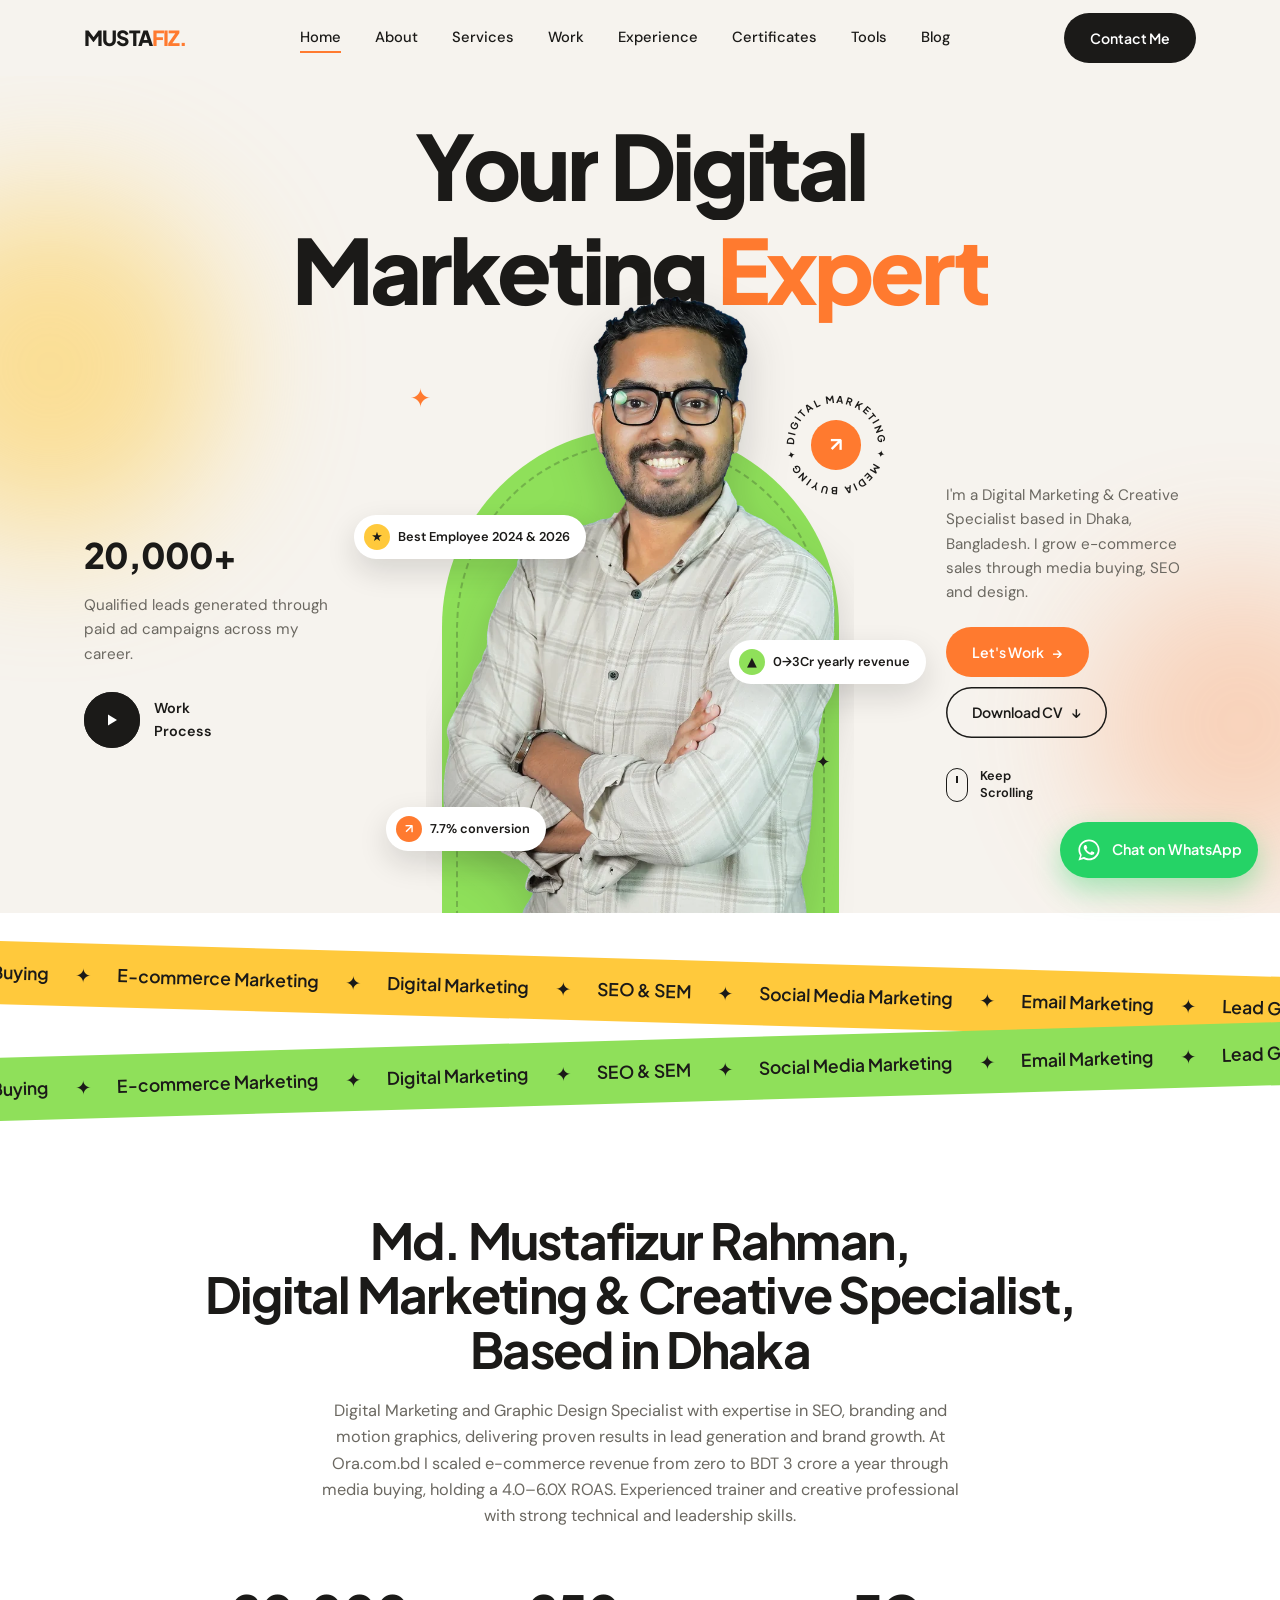
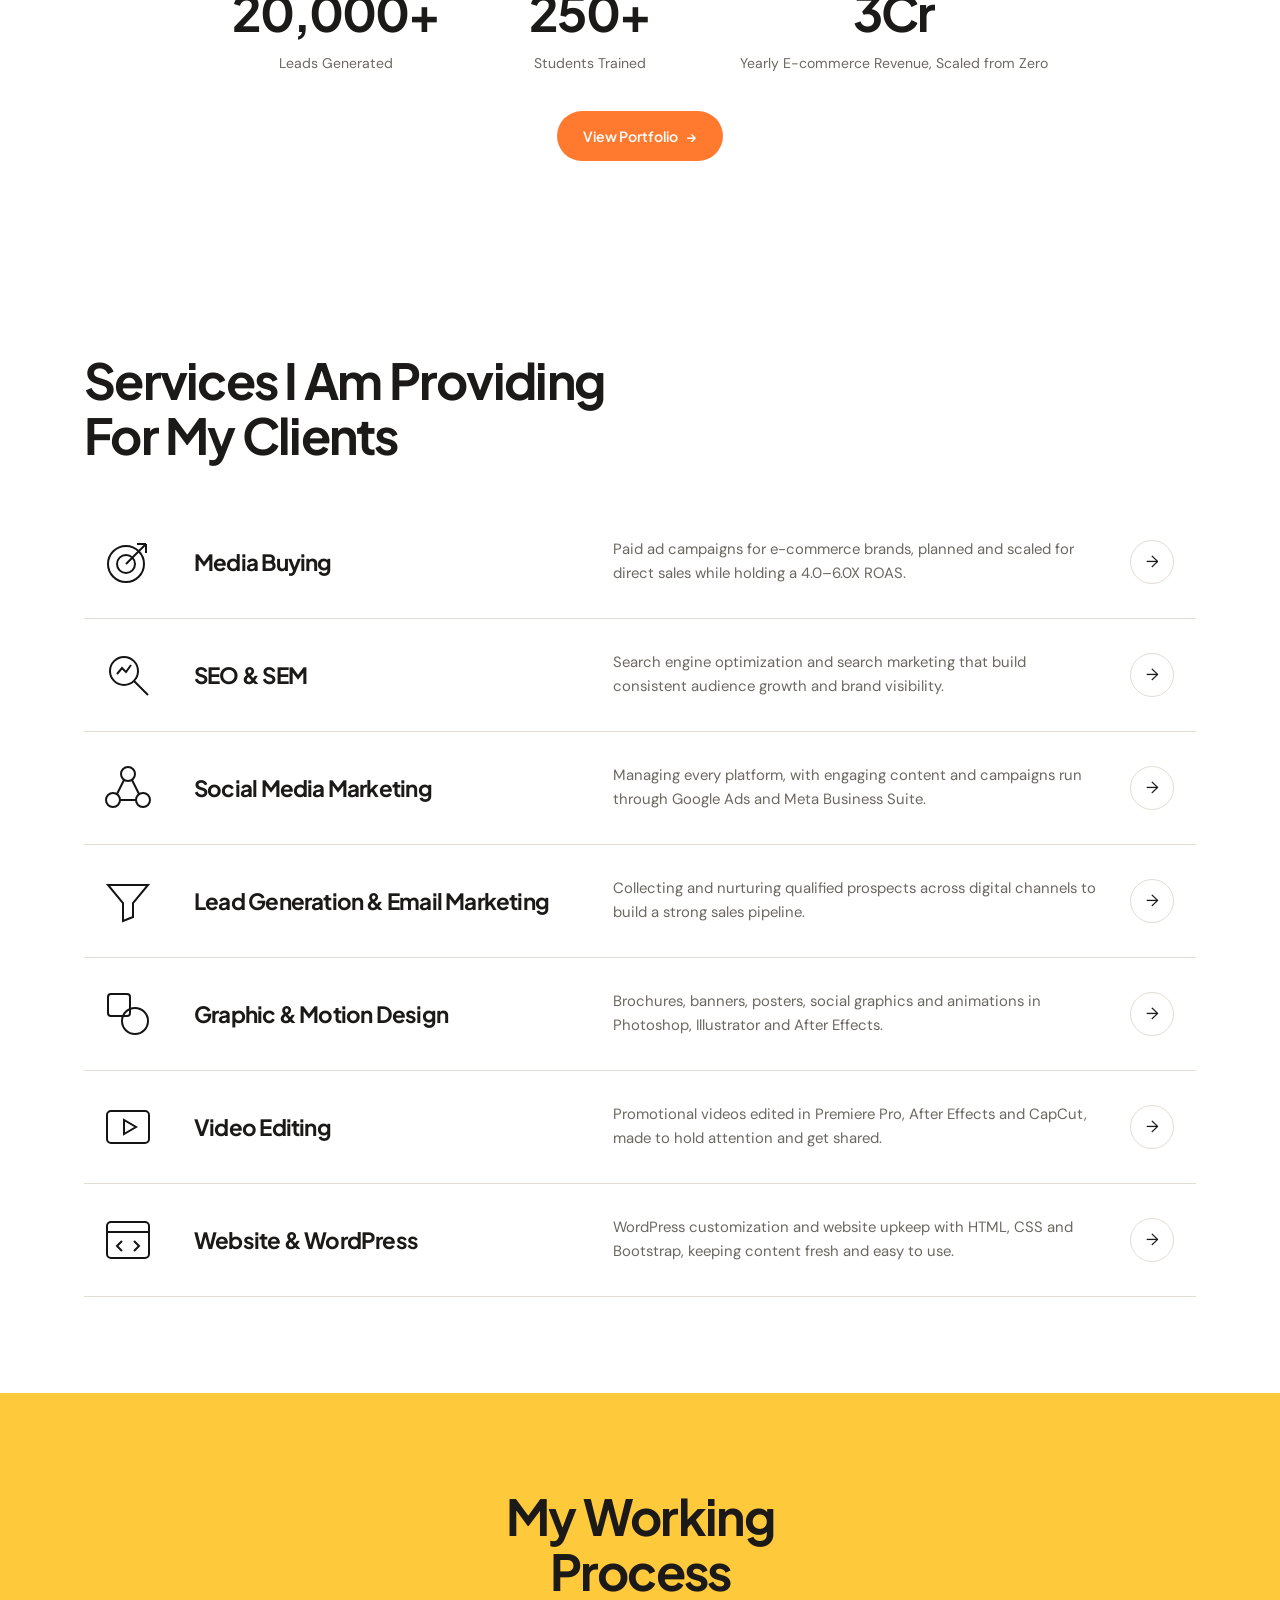
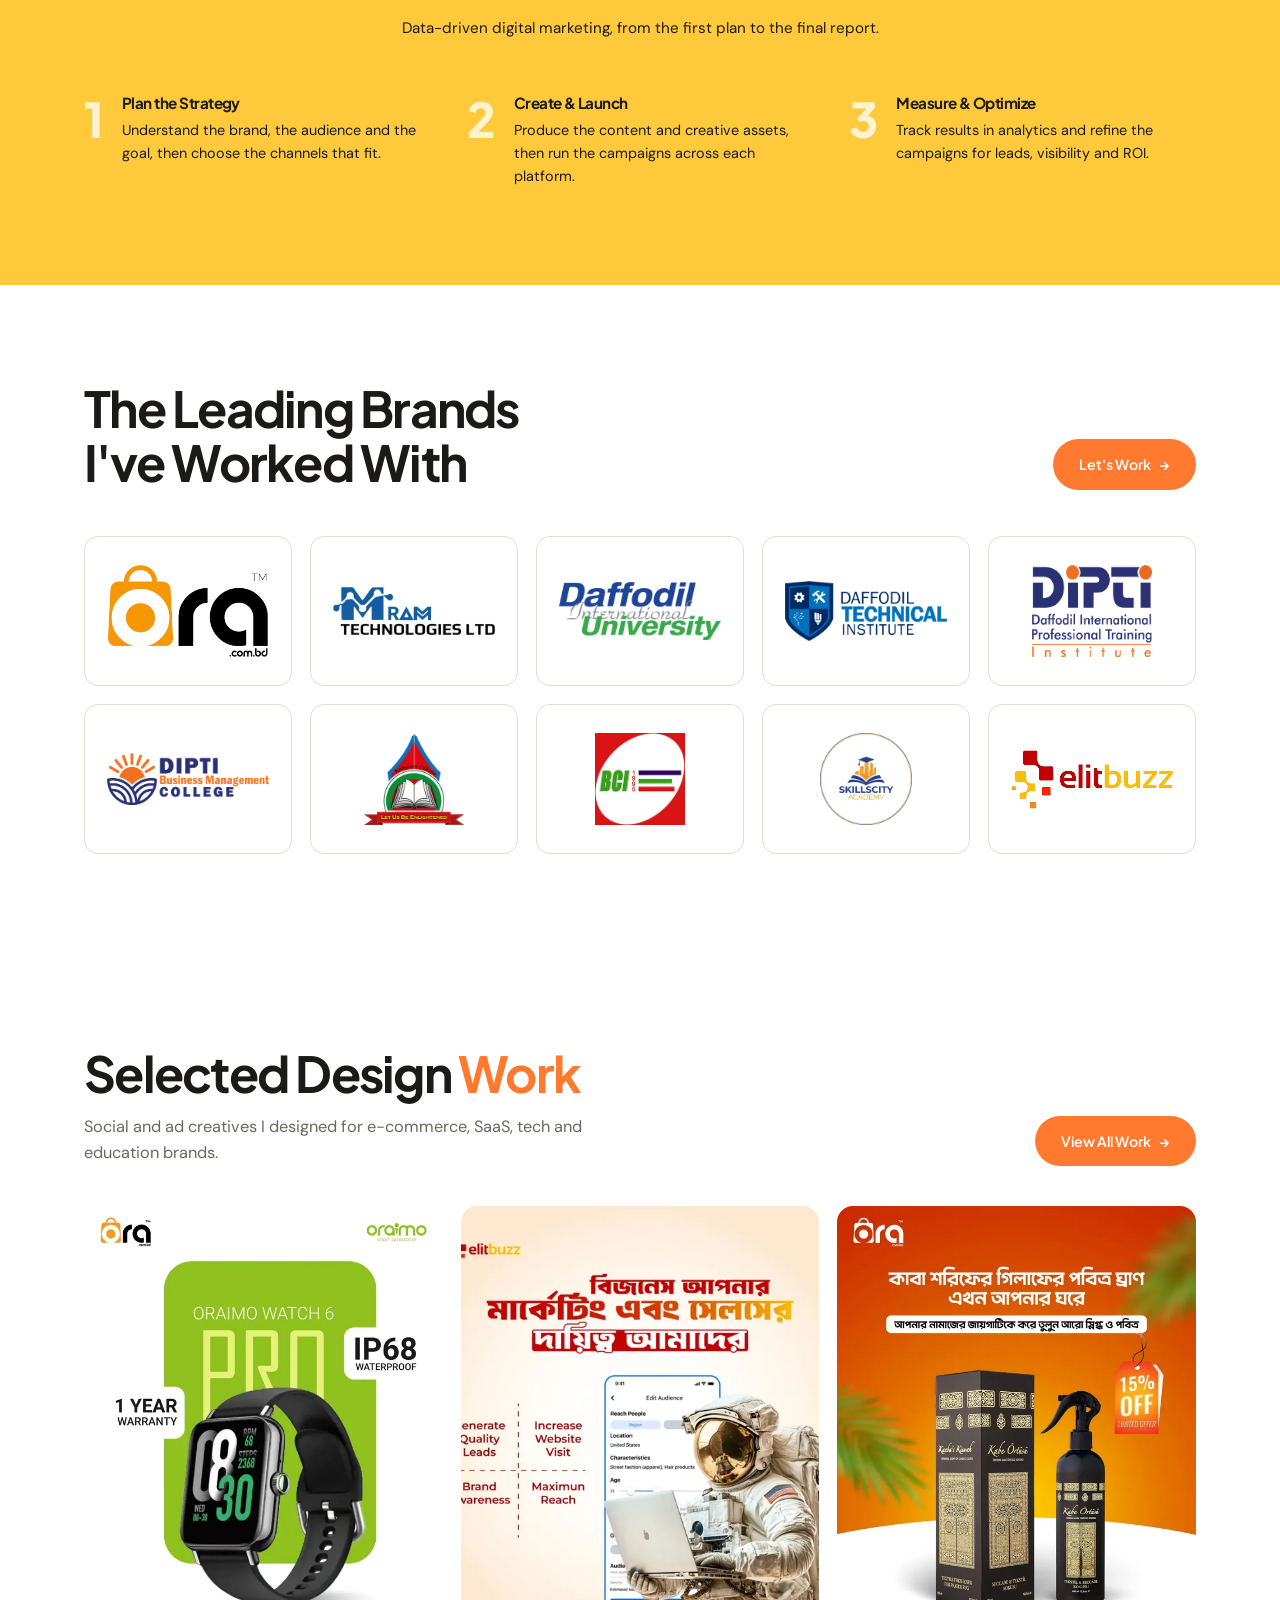
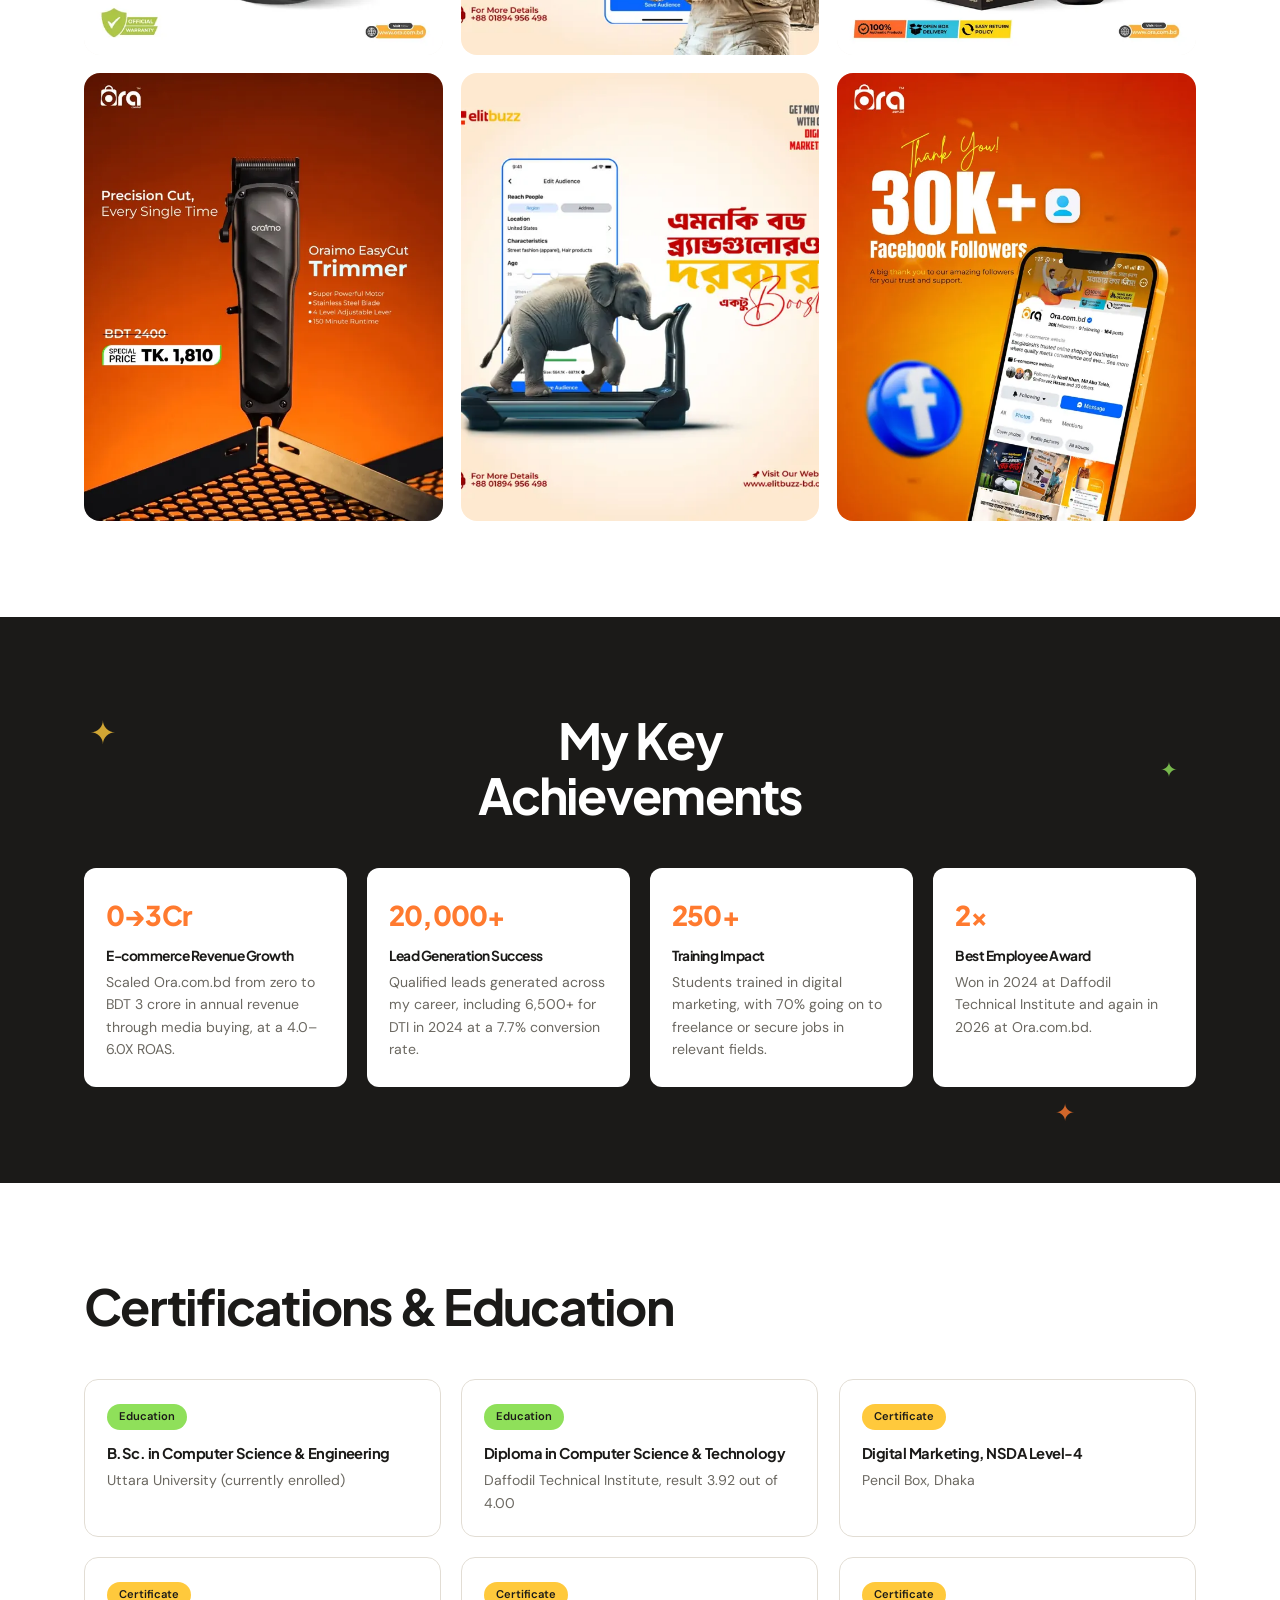
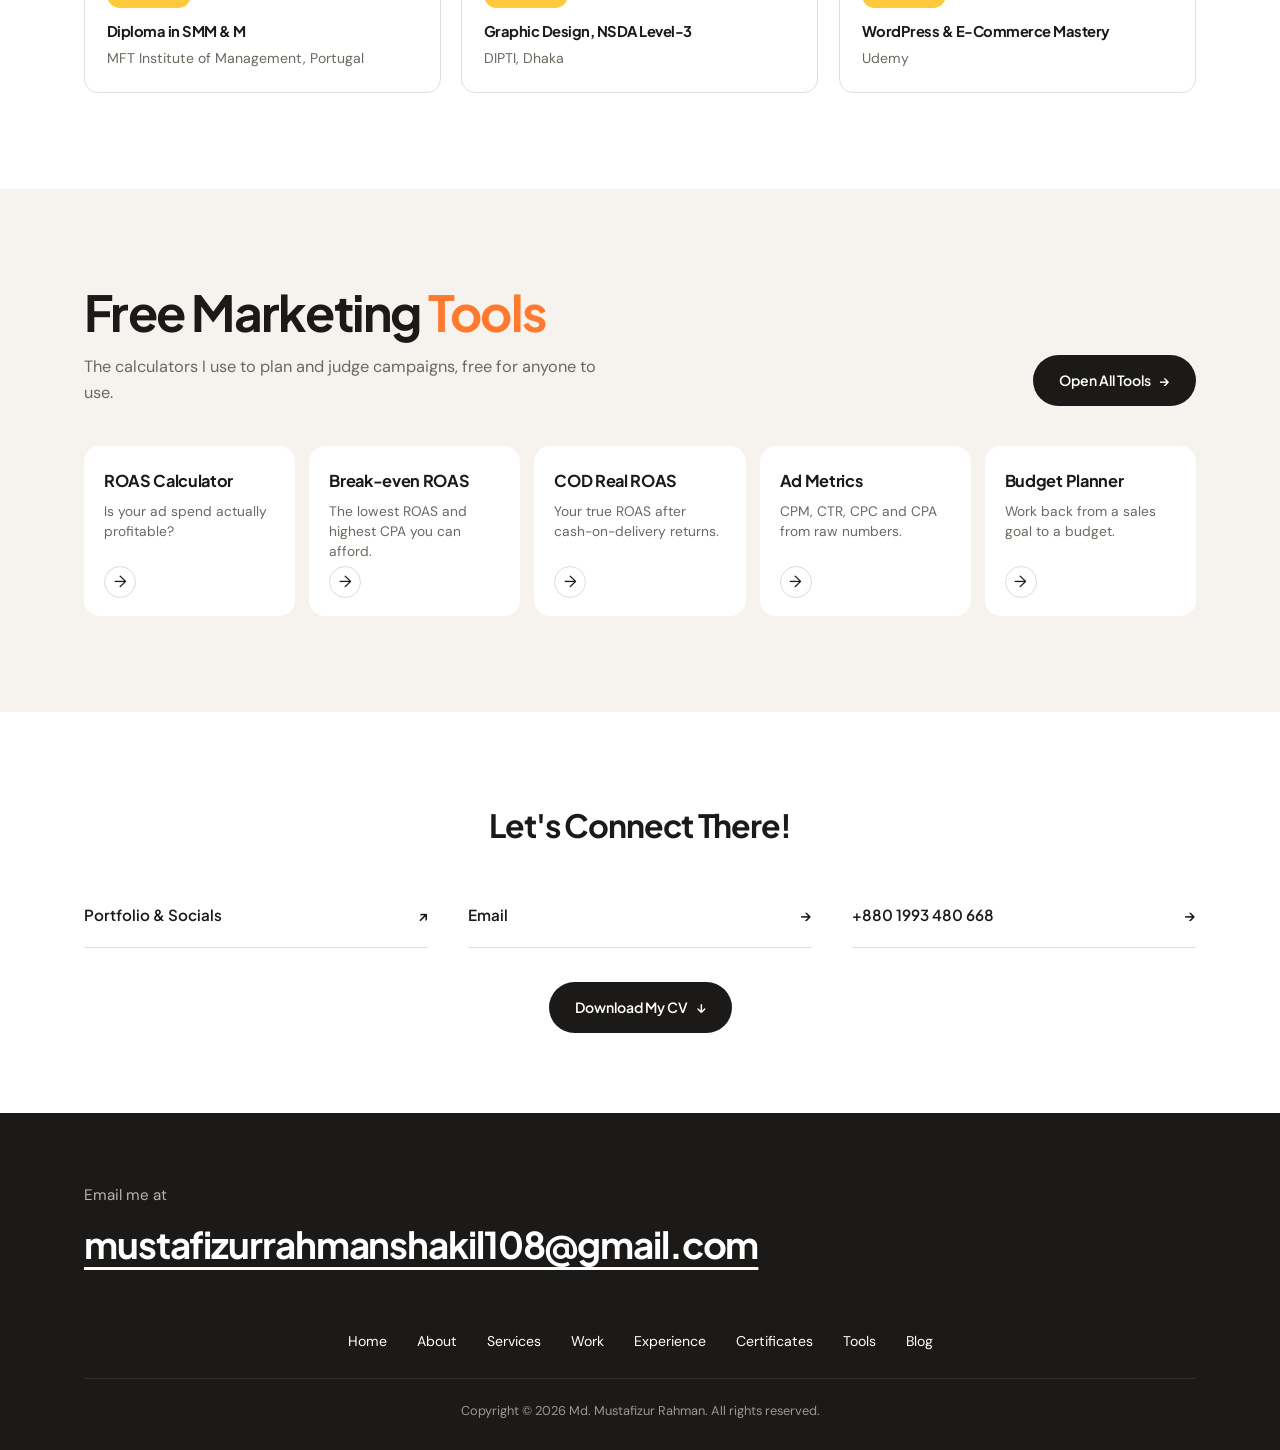
==== commit 60477dd3: "Publish anonymised e-commerce case study (EN + BN), language switch, neutral author box Co-Authored-" ====
--- a/index.html
+++ b/index.html
@@ -17,21 +17,21 @@
 <meta property="og:locale" content="en_US">
 <meta property="og:url" content="https://mustafiz.online/">
 <meta property="og:title" content="Md. Mustafizur Rahman | Digital Marketing &amp; Creative Specialist">
-<meta property="og:description" content="Dhaka-based digital marketer who took Ora.com.bd from launch to BDT 3 crore in revenue in 9 months on Meta Ads. Media buying, SEO, social media and design.">
+<meta property="og:description" content="Dhaka-based digital marketer who scaled Ora.com.bd from zero to BDT 3 crore a year at 4–6X ROAS. Media buying, SEO, social media and design.">
 <meta property="og:image" content="https://mustafiz.online/og-image.jpg">
 <meta property="og:image:width" content="1200">
 <meta property="og:image:height" content="630">
 <meta property="og:image:alt" content="Md. Mustafizur Rahman, Digital Marketing &amp; Creative Specialist">
 <meta name="twitter:card" content="summary_large_image">
 <meta name="twitter:title" content="Md. Mustafizur Rahman | Digital Marketing &amp; Creative Specialist">
-<meta name="twitter:description" content="Dhaka-based digital marketer who took Ora.com.bd from launch to BDT 3 crore in revenue in 9 months on Meta Ads. Media buying, SEO, social media and design.">
+<meta name="twitter:description" content="Dhaka-based digital marketer who scaled Ora.com.bd from zero to BDT 3 crore a year at 4–6X ROAS. Media buying, SEO, social media and design.">
 <meta name="twitter:image" content="https://mustafiz.online/og-image.jpg">
 <script type="application/ld+json">{"@context": "https://schema.org", "@type": "Person", "name": "Md. Mustafizur Rahman", "jobTitle": "Digital Marketing & Creative Specialist", "url": "https://mustafiz.online/", "image": "https://mustafiz.online/og-image.jpg", "email": "mailto:mustafizurrahmanshakil108@gmail.com", "address": {"@type": "PostalAddress", "addressLocality": "Dhaka", "addressCountry": "BD"}, "worksFor": {"@type": "Organization", "name": "Ora.com.bd", "url": "https://ora.com.bd"}, "alumniOf": [{"@type": "CollegeOrUniversity", "name": "Uttara University"}, {"@type": "EducationalOrganization", "name": "Daffodil Technical Institute"}], "knowsAbout": ["Media Buying", "E-commerce Marketing", "SEO", "Social Media Marketing", "Lead Generation", "Graphic Design", "Motion Graphics"], "sameAs": ["https://lnk.bio/mustafizurrahman"]}</script>
 <!-- /Social preview -->
 <link rel="preconnect" href="https://fonts.googleapis.com">
 <link rel="preconnect" href="https://fonts.gstatic.com" crossorigin>
 <link href="https://fonts.googleapis.com/css2?family=DM+Sans:opsz,wght@9..40,400;9..40,500;9..40,600&family=Plus+Jakarta+Sans:wght@600;700;800&display=swap" rel="stylesheet">
-<link rel="stylesheet" href="assets/site.css?v=61ecbd7c">
+<link rel="stylesheet" href="assets/site.css?v=6c005dbc">
 </head>
 <body>
 
@@ -88,7 +88,7 @@
             <b>↗</b>
           </div>
           <div class="chip c1"><i>★</i>Best Employee 2024 &amp; 2026</div>
-          <div class="chip c2"><i>▲</i>3Cr revenue in 9 months</div>
+          <div class="chip c2"><i>▲</i>0→3Cr yearly revenue</div>
           <div class="chip c3"><i>↗</i>7.7% conversion</div>
         </div>
 
@@ -114,11 +114,11 @@
   <section class="about" id="about">
     <div class="wrap reveal">
       <h2>Md. Mustafizur Rahman,<br>Digital Marketing &amp; Creative Specialist,<br>Based in Dhaka</h2>
-      <p class="lead">Digital Marketing and Graphic Design Specialist with expertise in SEO, branding and motion graphics, delivering proven results in lead generation and brand growth. At Ora.com.bd I took a brand-new store to BDT 3 crore in revenue in its first 9 months through Meta Ads, scaling the budget twelvefold with top campaigns at a 4–6X ROAS. Experienced trainer and creative professional with strong technical and leadership skills.</p>
+      <p class="lead">Digital Marketing and Graphic Design Specialist with expertise in SEO, branding and motion graphics, delivering proven results in lead generation and brand growth. At Ora.com.bd I scaled e-commerce revenue from zero to BDT 3 crore a year through media buying, holding a 4.0–6.0X ROAS. Experienced trainer and creative professional with strong technical and leadership skills.</p>
       <div class="stats">
         <div class="stat"><div class="num" data-count="20000" data-suffix="+">20,000+</div><div class="lbl">Leads Generated</div></div>
         <div class="stat"><div class="num" data-count="250" data-suffix="+">250+</div><div class="lbl">Students Trained</div></div>
-        <div class="stat"><div class="num" data-count="3" data-suffix="Cr">3Cr</div><div class="lbl">E-commerce Revenue in 9 Months, from Launch</div></div>
+        <div class="stat"><div class="num" data-count="3" data-suffix="Cr">3Cr</div><div class="lbl">Yearly E-commerce Revenue, Scaled from Zero</div></div>
       </div>
       <a href="https://lnk.bio/mustafizurrahman" target="_blank" rel="noopener" class="btn">View Portfolio <span aria-hidden="true">→</span></a>
     </div>
@@ -132,7 +132,7 @@
         <li class="service reveal">
           <svg class="ico" viewBox="0 0 52 52" fill="none" stroke="#141414" stroke-width="2"><circle cx="24" cy="28" r="18"/><circle cx="24" cy="28" r="9"/><path d="M24 28L44 8M44 8h-9M44 8v9"/></svg>
           <h3>Media Buying</h3>
-          <p>Paid ad campaigns for e-commerce brands, planned and scaled for direct sales, with top campaigns at a 4–6X ROAS.</p>
+          <p>Paid ad campaigns for e-commerce brands, planned and scaled for direct sales while holding a 4.0–6.0X ROAS.</p>
           <span class="arrow" aria-hidden="true">→</span>
         </li>
         <li class="service reveal">
@@ -230,7 +230,7 @@
     <div class="wrap">
       <h2 class="reveal">My Key<br>Achievements</h2>
       <div class="grid-4">
-        <div class="win reveal"><div class="big">3Cr</div><h3>E-commerce Revenue Growth</h3><p>Took Ora.com.bd from launch to BDT 3 crore in revenue in 9 months on Meta Ads, with top campaigns at 4–6X ROAS. <a class="win-link" href="blog/ora-ecommerce-case-study">Read the case study →</a></p></div>
+        <div class="win reveal"><div class="big">0→3Cr</div><h3>E-commerce Revenue Growth</h3><p>Scaled Ora.com.bd from zero to BDT 3 crore in annual revenue through media buying, at a 4.0–6.0X ROAS.</p></div>
         <div class="win reveal"><div class="big">20,000+</div><h3>Lead Generation Success</h3><p>Qualified leads generated across my career, including 6,500+ for DTI in 2024 at a 7.7% conversion rate.</p></div>
         <div class="win reveal"><div class="big">250+</div><h3>Training Impact</h3><p>Students trained in digital marketing, with 70% going on to freelance or secure jobs in relevant fields.</p></div>
         <div class="win reveal"><div class="big">2×</div><h3>Best Employee Award</h3><p>Won in 2024 at Daffodil Technical Institute and again in 2026 at Ora.com.bd.</p></div>
--- a/assets/site.css
+++ b/assets/site.css
@@ -629,3 +629,7 @@
 .post-body h3 { margin-top: 30px; }
 .win-link { display: inline-block; margin-top: 8px; color: var(--orange); font-weight: 600; }
 @media (max-width: 640px) { .cs-stats { grid-template-columns: repeat(2, 1fr); } .cs-grid { grid-template-columns: 1fr 1fr; } }
+.lang-switch { display: inline-flex; align-items: center; gap: 6px; font-weight: 600; font-size: 0.92rem; color: var(--ink); background: var(--cream); border-radius: 999px; padding: 8px 16px; margin-bottom: 8px; }
+.lang-switch:hover { background: var(--yellow); }
+[lang="bn"] .cs-stats b { font-family: "Hind Siliguri", var(--display); letter-spacing: 0; }
+.post-body > p > em:only-child { color: var(--muted); font-size: 0.92rem; }
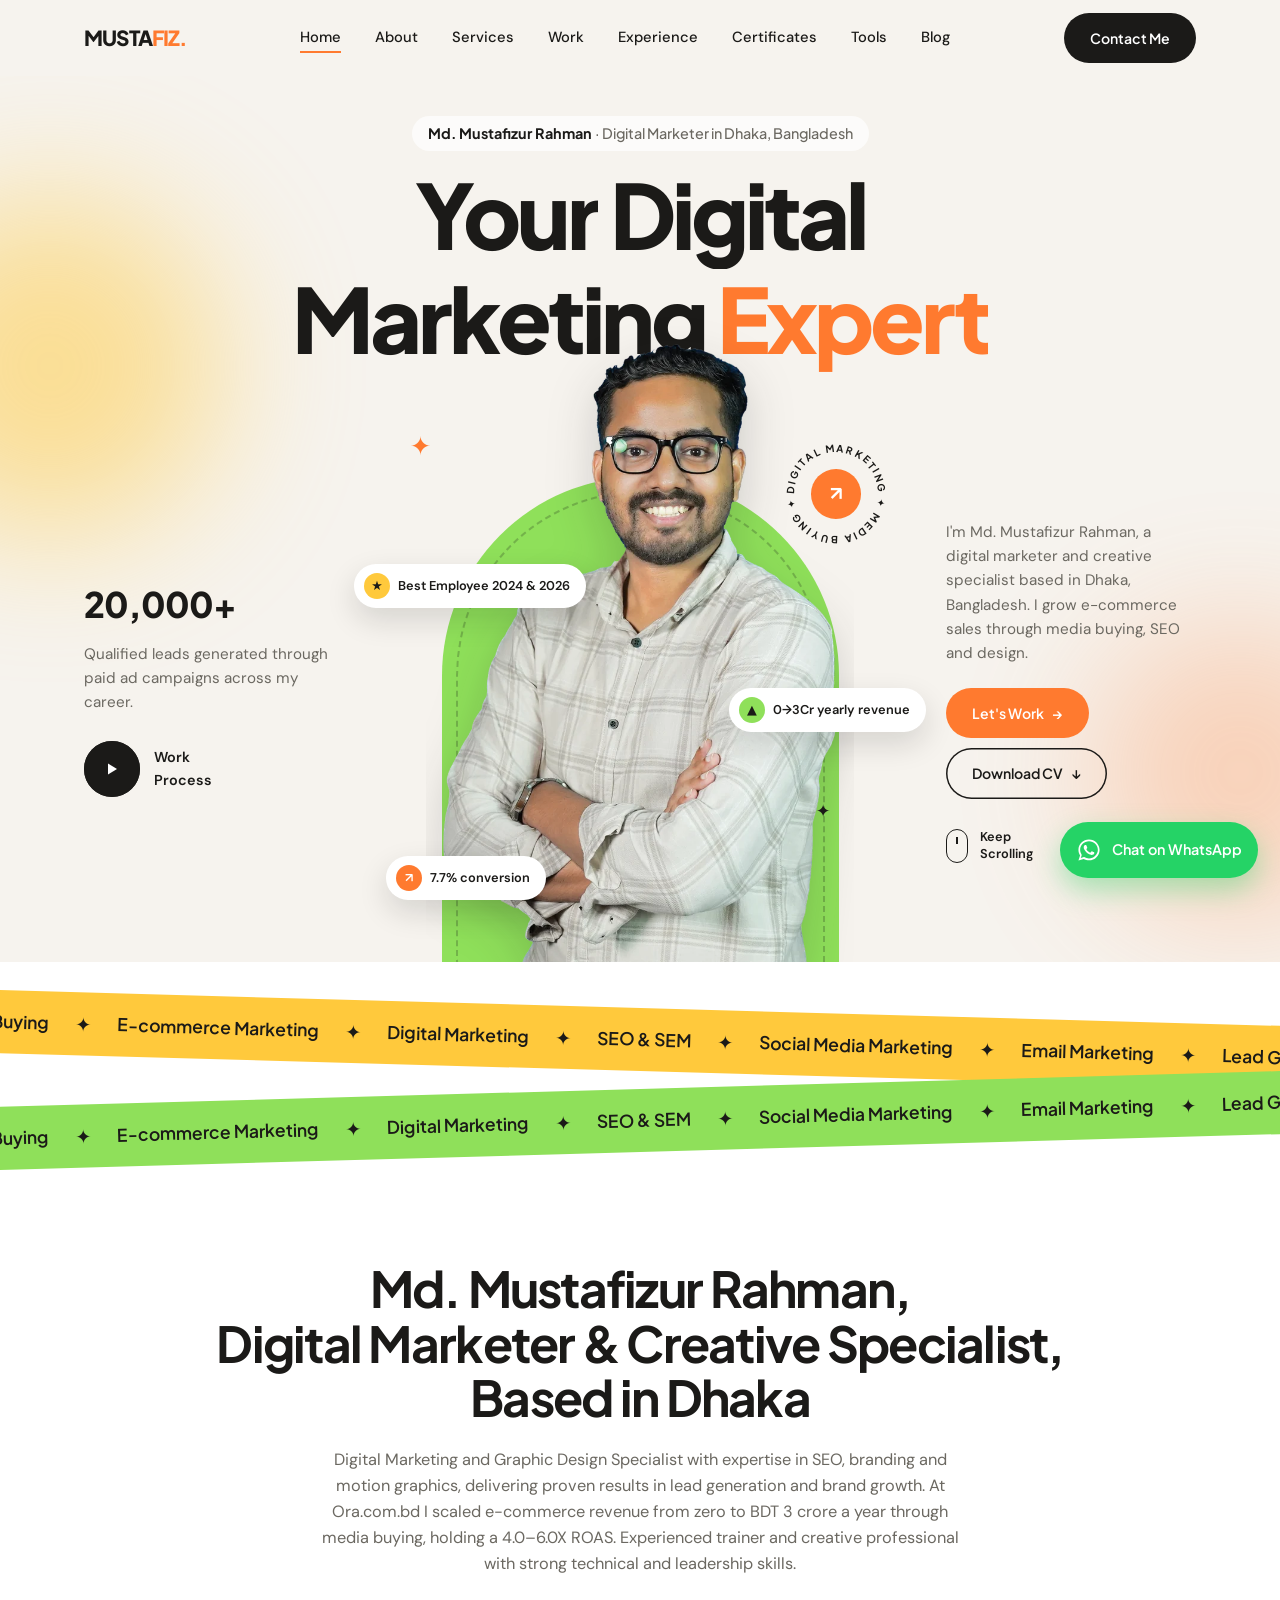
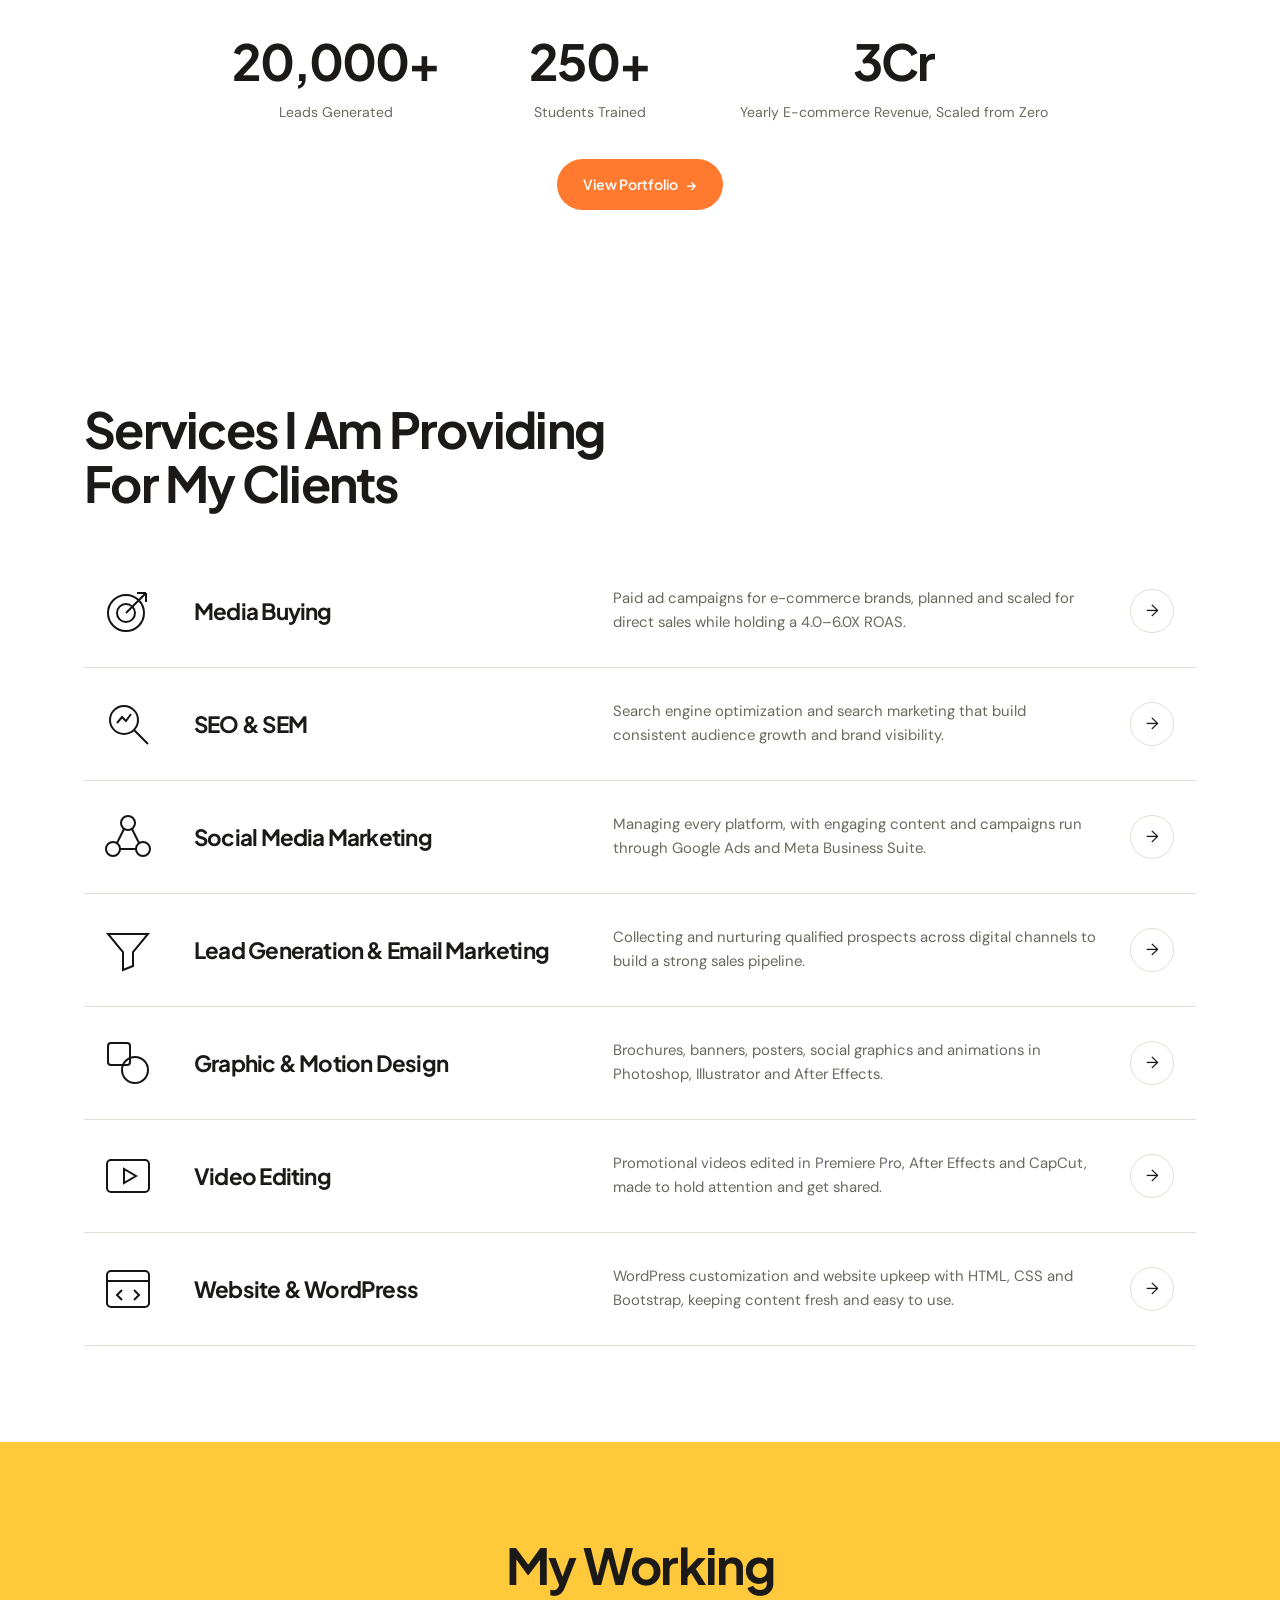
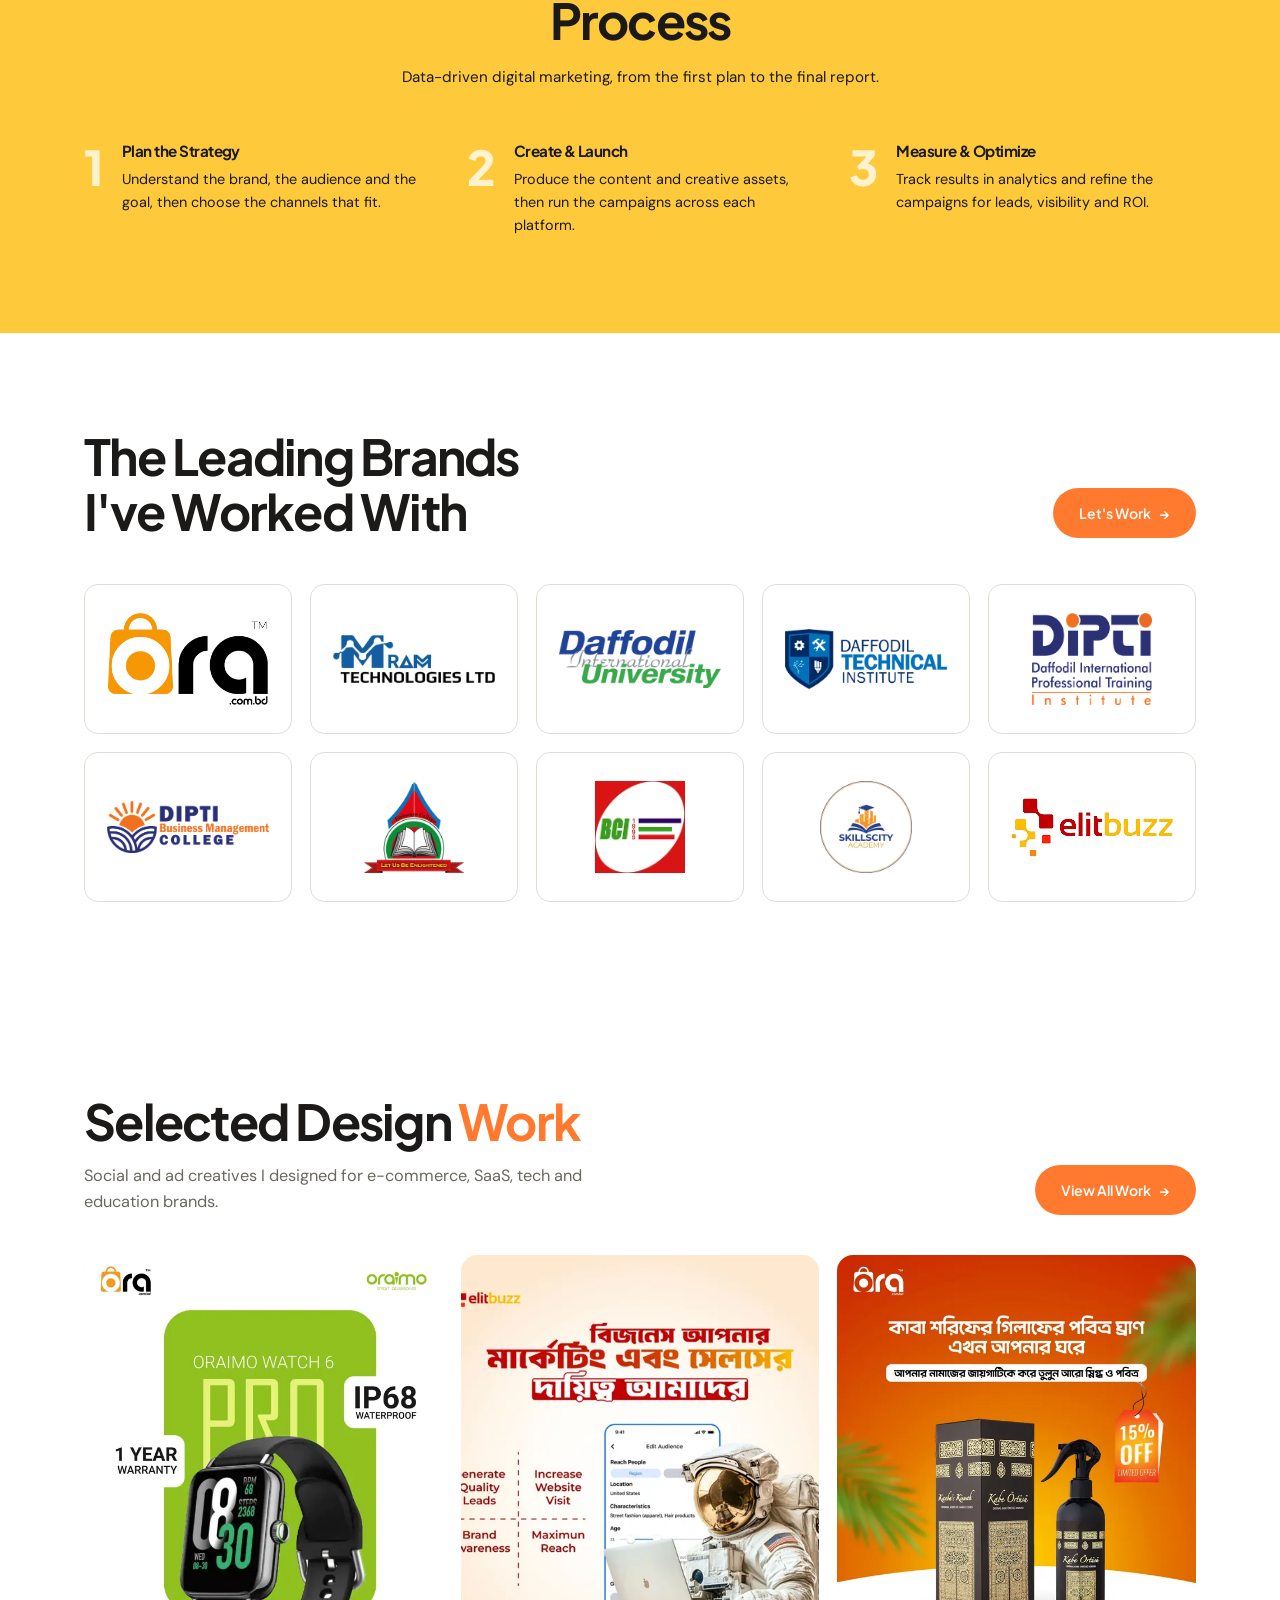
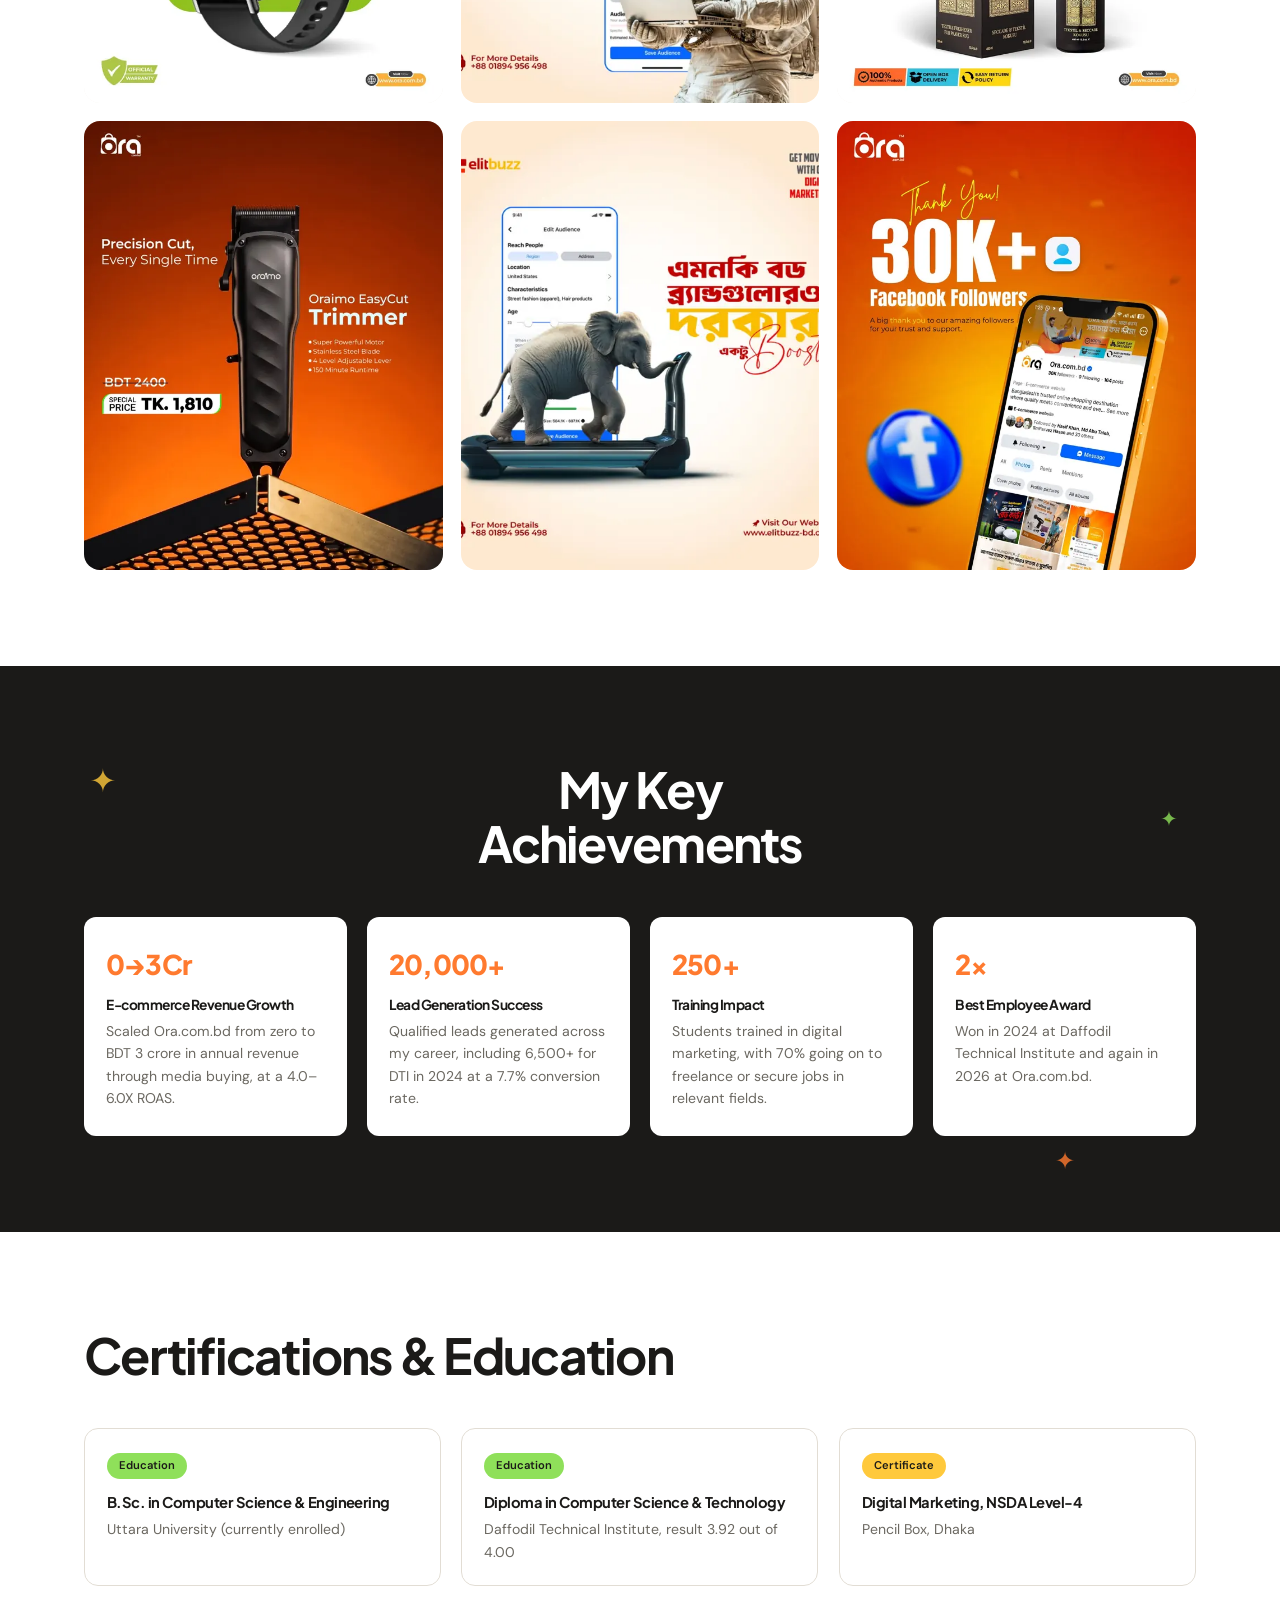
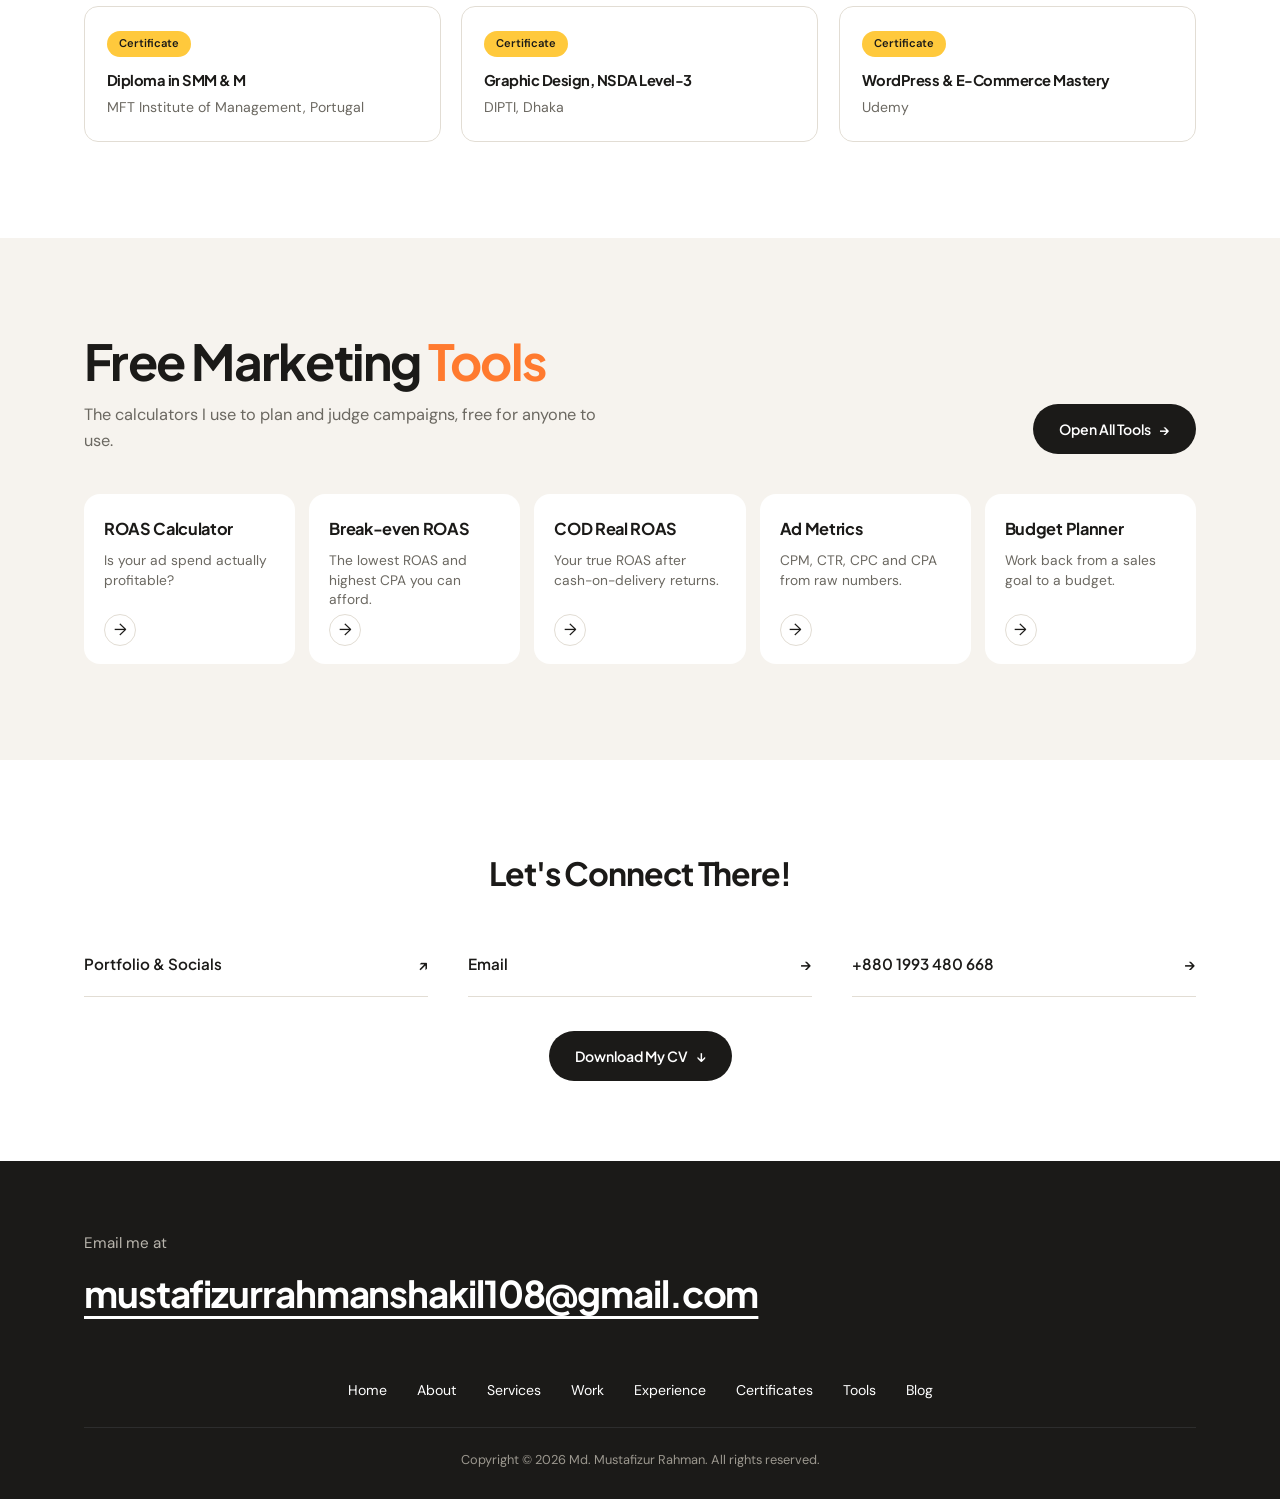
==== commit 096b9297: "Name SEO: 'Md. Mustafizur Rahman, Digital Marketer' in title, H1, description; Person/WebSite/Profil" ====
--- a/index.html
+++ b/index.html
@@ -8,30 +8,30 @@
 <link rel="apple-touch-icon" href="apple-touch-icon.png">
 <meta name="theme-color" content="#f6f3ee">
 <link rel="preload" as="image" href="assets/img/portrait.webp" fetchpriority="high">
-<title>Md. Mustafizur Rahman | Digital Marketing & Creative Specialist</title>
-<meta name="description" content="Md. Mustafizur Rahman is a Digital Marketing and Creative Specialist in Dhaka, Bangladesh: media buying and e-commerce marketing, SEO, SEM, social media marketing, lead generation, graphic and motion design.">
+<title>Md. Mustafizur Rahman | Digital Marketer in Dhaka, Bangladesh</title>
+<meta name="description" content="Md. Mustafizur Rahman is a digital marketer in Dhaka, Bangladesh: Meta Ads media buying, e-commerce growth, SEO and design. Portfolio, free tools and contact.">
 <!-- Social preview -->
 <link rel="canonical" href="https://mustafiz.online/">
 <meta property="og:type" content="profile">
 <meta property="og:site_name" content="Md. Mustafizur Rahman">
 <meta property="og:locale" content="en_US">
 <meta property="og:url" content="https://mustafiz.online/">
-<meta property="og:title" content="Md. Mustafizur Rahman | Digital Marketing &amp; Creative Specialist">
+<meta property="og:title" content="Md. Mustafizur Rahman | Digital Marketer in Dhaka, Bangladesh">
 <meta property="og:description" content="Dhaka-based digital marketer who scaled Ora.com.bd from zero to BDT 3 crore a year at 4–6X ROAS. Media buying, SEO, social media and design.">
 <meta property="og:image" content="https://mustafiz.online/og-image.jpg">
 <meta property="og:image:width" content="1200">
 <meta property="og:image:height" content="630">
 <meta property="og:image:alt" content="Md. Mustafizur Rahman, Digital Marketing &amp; Creative Specialist">
 <meta name="twitter:card" content="summary_large_image">
-<meta name="twitter:title" content="Md. Mustafizur Rahman | Digital Marketing &amp; Creative Specialist">
+<meta name="twitter:title" content="Md. Mustafizur Rahman | Digital Marketer in Dhaka, Bangladesh">
 <meta name="twitter:description" content="Dhaka-based digital marketer who scaled Ora.com.bd from zero to BDT 3 crore a year at 4–6X ROAS. Media buying, SEO, social media and design.">
 <meta name="twitter:image" content="https://mustafiz.online/og-image.jpg">
-<script type="application/ld+json">{"@context": "https://schema.org", "@type": "Person", "name": "Md. Mustafizur Rahman", "jobTitle": "Digital Marketing & Creative Specialist", "url": "https://mustafiz.online/", "image": "https://mustafiz.online/og-image.jpg", "email": "mailto:mustafizurrahmanshakil108@gmail.com", "address": {"@type": "PostalAddress", "addressLocality": "Dhaka", "addressCountry": "BD"}, "worksFor": {"@type": "Organization", "name": "Ora.com.bd", "url": "https://ora.com.bd"}, "alumniOf": [{"@type": "CollegeOrUniversity", "name": "Uttara University"}, {"@type": "EducationalOrganization", "name": "Daffodil Technical Institute"}], "knowsAbout": ["Media Buying", "E-commerce Marketing", "SEO", "Social Media Marketing", "Lead Generation", "Graphic Design", "Motion Graphics"], "sameAs": ["https://lnk.bio/mustafizurrahman"]}</script>
+<script type="application/ld+json">{"@context": "https://schema.org", "@graph": [{"@type": "Person", "name": "Md. Mustafizur Rahman", "jobTitle": "Digital Marketer", "url": "https://mustafiz.online/", "image": "https://mustafiz.online/assets/img/portrait.webp", "email": "mailto:mustafizurrahmanshakil108@gmail.com", "address": {"@type": "PostalAddress", "addressLocality": "Dhaka", "addressCountry": "BD"}, "worksFor": {"@type": "Organization", "name": "Ora.com.bd", "url": "https://ora.com.bd"}, "alumniOf": [{"@type": "CollegeOrUniversity", "name": "Uttara University"}, {"@type": "EducationalOrganization", "name": "Daffodil Technical Institute"}], "knowsAbout": ["Digital Marketing", "Meta Ads", "Media Buying", "E-commerce Marketing", "SEO", "Social Media Marketing", "Lead Generation", "Graphic Design", "Motion Graphics"], "sameAs": ["https://lnk.bio/mustafizurrahman"], "@id": "https://mustafiz.online/#person", "alternateName": ["Md Mustafizur Rahman", "Mustafizur Rahman", "Mustafiz"], "description": "Digital marketer in Dhaka, Bangladesh focused on Meta Ads media buying, e-commerce growth, SEO and graphic design."}, {"@type": "WebSite", "@id": "https://mustafiz.online/#website", "url": "https://mustafiz.online/", "name": "Md. Mustafizur Rahman", "alternateName": "mustafiz.online", "publisher": {"@id": "https://mustafiz.online/#person"}, "inLanguage": "en"}, {"@type": "ProfilePage", "@id": "https://mustafiz.online/#profile", "url": "https://mustafiz.online/", "name": "Md. Mustafizur Rahman | Digital Marketer in Dhaka, Bangladesh", "mainEntity": {"@id": "https://mustafiz.online/#person"}, "isPartOf": {"@id": "https://mustafiz.online/#website"}, "dateModified": "2026-10-28"}]}</script>
 <!-- /Social preview -->
 <link rel="preconnect" href="https://fonts.googleapis.com">
 <link rel="preconnect" href="https://fonts.gstatic.com" crossorigin>
 <link href="https://fonts.googleapis.com/css2?family=DM+Sans:opsz,wght@9..40,400;9..40,500;9..40,600&family=Plus+Jakarta+Sans:wght@600;700;800&display=swap" rel="stylesheet">
-<link rel="stylesheet" href="assets/site.css?v=6c005dbc">
+<link rel="stylesheet" href="assets/site.css?v=4a0f8342">
 </head>
 <body>
 
@@ -59,12 +59,13 @@
   <section class="hero" id="home">
     <span class="blob a" aria-hidden="true"></span><span class="blob b" aria-hidden="true"></span>
     <div class="wrap">
-      <h1 aria-label="Your Digital Marketing Expert">
+      <h1 class="hero-name">Md. Mustafizur Rahman <span><em>· </em>Digital Marketer in Dhaka, Bangladesh</span></h1>
+      <p class="hero-title">
         <span class="w" style="--i:0"><span>Your</span></span>
         <span class="w" style="--i:1"><span>Digital</span></span>
         <span class="w" style="--i:2"><span>Marketing</span></span>
         <span class="w" style="--i:3"><span class="accent">Expert</span></span>
-      </h1>
+      </p>
       <div class="hero-grid">
         <div class="hero-stat reveal">
           <div class="big" data-count="20000" data-suffix="+">20,000+</div>
@@ -93,7 +94,7 @@
         </div>
 
         <div class="hero-copy">
-          <p>I'm a Digital Marketing &amp; Creative Specialist based in Dhaka, Bangladesh. I grow e-commerce sales through media buying, SEO and design.</p>
+          <p>I'm Md. Mustafizur Rahman, a digital marketer and creative specialist based in Dhaka, Bangladesh. I grow e-commerce sales through media buying, SEO and design.</p>
           <div class="btn-row">
             <a href="#contact" class="btn">Let's Work <span aria-hidden="true">→</span></a>
             <a href="Md-Mustafizur-Rahman-CV.pdf" class="btn ghost" download>Download CV <span aria-hidden="true">↓</span></a>
@@ -113,7 +114,7 @@
   <!-- ABOUT -->
   <section class="about" id="about">
     <div class="wrap reveal">
-      <h2>Md. Mustafizur Rahman,<br>Digital Marketing &amp; Creative Specialist,<br>Based in Dhaka</h2>
+      <h2>Md. Mustafizur Rahman,<br>Digital Marketer &amp; Creative Specialist,<br>Based in Dhaka</h2>
       <p class="lead">Digital Marketing and Graphic Design Specialist with expertise in SEO, branding and motion graphics, delivering proven results in lead generation and brand growth. At Ora.com.bd I scaled e-commerce revenue from zero to BDT 3 crore a year through media buying, holding a 4.0–6.0X ROAS. Experienced trainer and creative professional with strong technical and leadership skills.</p>
       <div class="stats">
         <div class="stat"><div class="num" data-count="20000" data-suffix="+">20,000+</div><div class="lbl">Leads Generated</div></div>
@@ -220,7 +221,7 @@
         </div>
         <a href="gallery" class="btn">View All Work <span aria-hidden="true">→</span></a>
       </div>
-      <div class="work-grid" id="featuredWork" data-limit="6"><button type="button" class="shot" data-i="0" style="--d:0ms" aria-label="Open Oraimo Watch 6 Pro"><img src="gallery/ora-oraimo-watch-6-pro-thumb.webp" alt="Oraimo Watch 6 Pro, Ora.com.bd" width="1400" height="1750" loading="lazy" decoding="async"><span class="shot-meta"><b>Oraimo Watch 6 Pro</b><small>Ora.com.bd · Product Ads</small></span></button><button type="button" class="shot" data-i="1" style="--d:60ms" aria-label="Open Marketing &amp; Sales, Handled"><img src="gallery/elitbuzz-marketing-astronaut-thumb.webp" alt="Marketing &amp; Sales, Handled, Elitbuzz Technologies" width="1400" height="1400" loading="lazy" decoding="async"><span class="shot-meta"><b>Marketing &amp; Sales, Handled</b><small>Elitbuzz Technologies · Brand &amp; Social</small></span></button><button type="button" class="shot" data-i="2" style="--d:120ms" aria-label="Open Kaaba Kiswah Scent Offer"><img src="gallery/ora-kaaba-scent-thumb.webp" alt="Kaaba Kiswah Scent Offer, Ora.com.bd" width="1400" height="1750" loading="lazy" decoding="async"><span class="shot-meta"><b>Kaaba Kiswah Scent Offer</b><small>Ora.com.bd · Product Ads</small></span></button><button type="button" class="shot" data-i="3" style="--d:180ms" aria-label="Open Oraimo EasyCut Trimmer"><img src="gallery/ora-easycut-trimmer-thumb.webp" alt="Oraimo EasyCut Trimmer, Ora.com.bd" width="1080" height="1350" loading="lazy" decoding="async"><span class="shot-meta"><b>Oraimo EasyCut Trimmer</b><small>Ora.com.bd · Product Ads</small></span></button><button type="button" class="shot" data-i="4" style="--d:240ms" aria-label="Open Even Big Brands Need a Boost"><img src="gallery/elitbuzz-boost-elephant-thumb.webp" alt="Even Big Brands Need a Boost, Elitbuzz Technologies" width="1080" height="1080" loading="lazy" decoding="async"><span class="shot-meta"><b>Even Big Brands Need a Boost</b><small>Elitbuzz Technologies · Brand &amp; Social</small></span></button><button type="button" class="shot" data-i="5" style="--d:300ms" aria-label="Open 30K Facebook Followers"><img src="gallery/ora-30k-followers-thumb.webp" alt="30K Facebook Followers, Ora.com.bd" width="1400" height="1750" loading="lazy" decoding="async"><span class="shot-meta"><b>30K Facebook Followers</b><small>Ora.com.bd · Brand &amp; Social</small></span></button></div><!-- /featuredWork -->
+      <div class="work-grid" id="featuredWork" data-limit="6"><button type="button" class="shot" data-i="0" style="--d:0ms"><img src="gallery/ora-oraimo-watch-6-pro-thumb.webp" alt="Oraimo Watch 6 Pro, Ora.com.bd" width="1400" height="1750" loading="lazy" decoding="async"><span class="shot-meta"><b>Oraimo Watch 6 Pro</b><small>Ora.com.bd · Product Ads</small></span></button><button type="button" class="shot" data-i="1" style="--d:60ms"><img src="gallery/elitbuzz-marketing-astronaut-thumb.webp" alt="Marketing &amp; Sales, Handled, Elitbuzz Technologies" width="1400" height="1400" loading="lazy" decoding="async"><span class="shot-meta"><b>Marketing &amp; Sales, Handled</b><small>Elitbuzz Technologies · Brand &amp; Social</small></span></button><button type="button" class="shot" data-i="2" style="--d:120ms"><img src="gallery/ora-kaaba-scent-thumb.webp" alt="Kaaba Kiswah Scent Offer, Ora.com.bd" width="1400" height="1750" loading="lazy" decoding="async"><span class="shot-meta"><b>Kaaba Kiswah Scent Offer</b><small>Ora.com.bd · Product Ads</small></span></button><button type="button" class="shot" data-i="3" style="--d:180ms"><img src="gallery/ora-easycut-trimmer-thumb.webp" alt="Oraimo EasyCut Trimmer, Ora.com.bd" width="1080" height="1350" loading="lazy" decoding="async"><span class="shot-meta"><b>Oraimo EasyCut Trimmer</b><small>Ora.com.bd · Product Ads</small></span></button><button type="button" class="shot" data-i="4" style="--d:240ms"><img src="gallery/elitbuzz-boost-elephant-thumb.webp" alt="Even Big Brands Need a Boost, Elitbuzz Technologies" width="1080" height="1080" loading="lazy" decoding="async"><span class="shot-meta"><b>Even Big Brands Need a Boost</b><small>Elitbuzz Technologies · Brand &amp; Social</small></span></button><button type="button" class="shot" data-i="5" style="--d:300ms"><img src="gallery/ora-30k-followers-thumb.webp" alt="30K Facebook Followers, Ora.com.bd" width="1400" height="1750" loading="lazy" decoding="async"><span class="shot-meta"><b>30K Facebook Followers</b><small>Ora.com.bd · Brand &amp; Social</small></span></button></div><!-- /featuredWork -->
     </div>
   </section>
 
@@ -313,6 +314,6 @@
 <button class="to-top" id="toTop" aria-label="Back to top">↑</button>
 
 <script src="assets/site.js?v=dc7efeec"></script>
-<script src="assets/gallery.js?v=a0588de8"></script>
+<script src="assets/gallery.js?v=ef5e968a"></script>
 </body>
 </html>
--- a/assets/site.css
+++ b/assets/site.css
@@ -79,13 +79,21 @@
   .blob.b { width: 300px; height: 300px; background: var(--orange); right: -110px; bottom: 40px; opacity: .28; animation-delay: -6s; }
   @keyframes drift { to { transform: translate(40px, -50px) scale(1.15); } }
   .hero .wrap { position: relative; }
-  .hero h1 {
+  .hero-name {
+    display: table; margin: 0 auto 14px; padding: 8px 16px; border-radius: 999px; background: rgba(255,255,255,.7);
+    font-family: var(--display); font-size: 0.9rem; font-weight: 700; letter-spacing: 0; line-height: 1.3; text-align: center;
+  }
+  .hero-name span { font-weight: 500; color: var(--muted); }
+  .hero-name em { font-style: normal; }
+  @media (max-width: 560px) { .hero-name { font-size: 0.8rem; border-radius: 18px; } .hero-name span { display: block; } .hero-name em { display: none; } }
+  .hero-title {
+    font-family: var(--display); line-height: 1.1;
     --fs: clamp(2.1rem, 7.6vw, 5.6rem); max-width: 11.5em; margin: 0 auto;
     font-size: var(--fs); font-weight: 800; text-align: center; letter-spacing: -0.045em;
     text-wrap: balance; position: relative; z-index: 1;
   }
-  .hero h1 .w { display: inline-block; overflow: hidden; vertical-align: top; padding-bottom: .06em; }
-  .hero h1 .w > span { display: inline-block; transform: translateY(110%); animation: wordUp .9s cubic-bezier(.2,.8,.2,1) forwards; animation-delay: calc(var(--i) * 110ms + 100ms); }
+  .hero-title .w { display: inline-block; overflow: hidden; vertical-align: top; padding-bottom: .06em; }
+  .hero-title .w > span { display: inline-block; transform: translateY(110%); animation: wordUp .9s cubic-bezier(.2,.8,.2,1) forwards; animation-delay: calc(var(--i) * 110ms + 100ms); }
   @keyframes wordUp { to { transform: none; } }
   .hero-grid {
     display: grid; grid-template-columns: 1fr auto 1fr; gap: 40px; align-items: center;
@@ -332,7 +340,7 @@
     box-shadow: 0 24px 60px rgba(20,20,20,.08);
   }
   .tool-form { padding: 34px; }
-  .tool-form h3 { font-size: 1.35rem; font-weight: 700; }
+  .tool-form h2 { font-size: 1.35rem; font-weight: 700; letter-spacing: 0; }
   .tool-form .desc { color: var(--muted); font-size: 0.92rem; margin: 8px 0 24px; max-width: 440px; }
   .fields { display: grid; grid-template-columns: 1fr 1fr; gap: 16px 18px; }
   .field label { display: block; font-size: 0.82rem; font-weight: 600; margin-bottom: 7px; }
@@ -361,7 +369,9 @@
   .tool-out .formula { margin-top: auto; padding-top: 22px; font-size: 0.78rem; color: #8f8b83; }
   .tool-cta { display: flex; align-items: center; justify-content: space-between; gap: 18px; flex-wrap: wrap; margin-top: 26px; }
   .tool-cta p { font-family: var(--display); font-weight: 600; font-size: 1.05rem; }
-  @media (max-width: 960px) { .tool-panel { grid-template-columns: 1fr; } }
+  .tool-panel { min-height: 460px; }
+  @media (max-width: 960px) { .tool-panel { grid-template-columns: 1fr; min-height: 760px; } }
+  @media (max-width: 600px) { .tool-panel { min-height: 900px; } }
   @media (max-width: 520px) {
     .tool-form, .tool-out { padding: 24px 20px; }
     .fields { grid-template-columns: 1fr; }
@@ -439,7 +449,7 @@
     html { scroll-behavior: auto; }
     .track, .mouse::after, .blob, .chip, .ring, .ring svg, .spark, .arch, .me, .play::before,
     .hero-stat, .hero-copy, .wins .star { animation: none; }
-    .hero h1 .w > span { animation: none; transform: none; }
+    .hero-title .w > span { animation: none; transform: none; }
     .chip, .me { translate: none; transition: none; }
     .reveal { opacity: 1; transform: none; transition: none; }
   }
@@ -545,7 +555,7 @@
 .guide-item h3 { font-size: 1.15rem; font-weight: 700; }
 .guide-item p { color: var(--muted); font-size: 0.94rem; }
 .guide-item .formula-line { color: var(--ink); font-weight: 600; font-size: 0.86rem; background: var(--cream); border-radius: 10px; padding: 10px 14px; }
-.guide-link { margin-top: auto; padding-top: 4px; font-family: var(--display); font-weight: 600; font-size: 0.88rem; color: var(--orange); }
+.guide-link { margin-top: auto; padding-top: 4px; font-family: var(--display); font-weight: 600; font-size: 0.88rem; color: #c2410c; }
 .guide-link:hover { text-decoration: underline; text-underline-offset: 4px; }
 .guide-item:last-child:nth-child(odd) { grid-column: 1 / -1; }
 .faq { margin-top: 72px; max-width: 820px; }
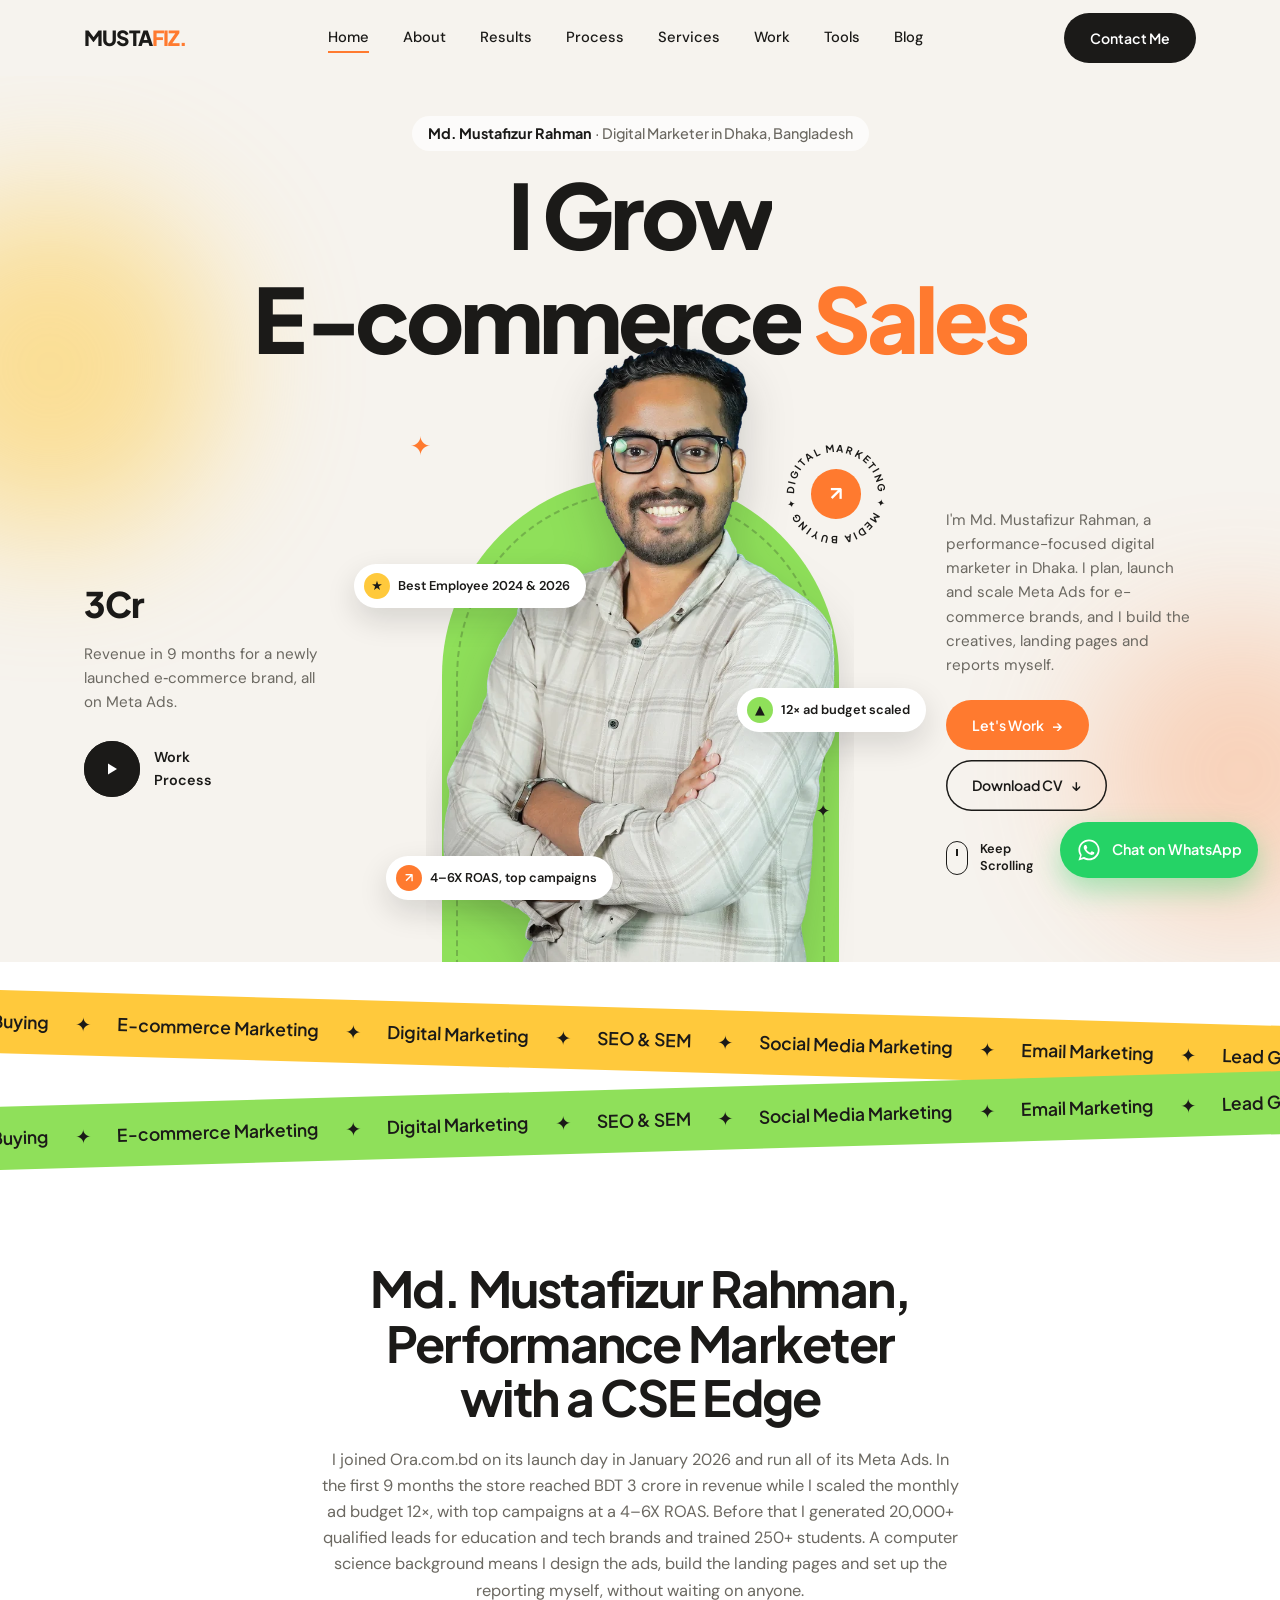
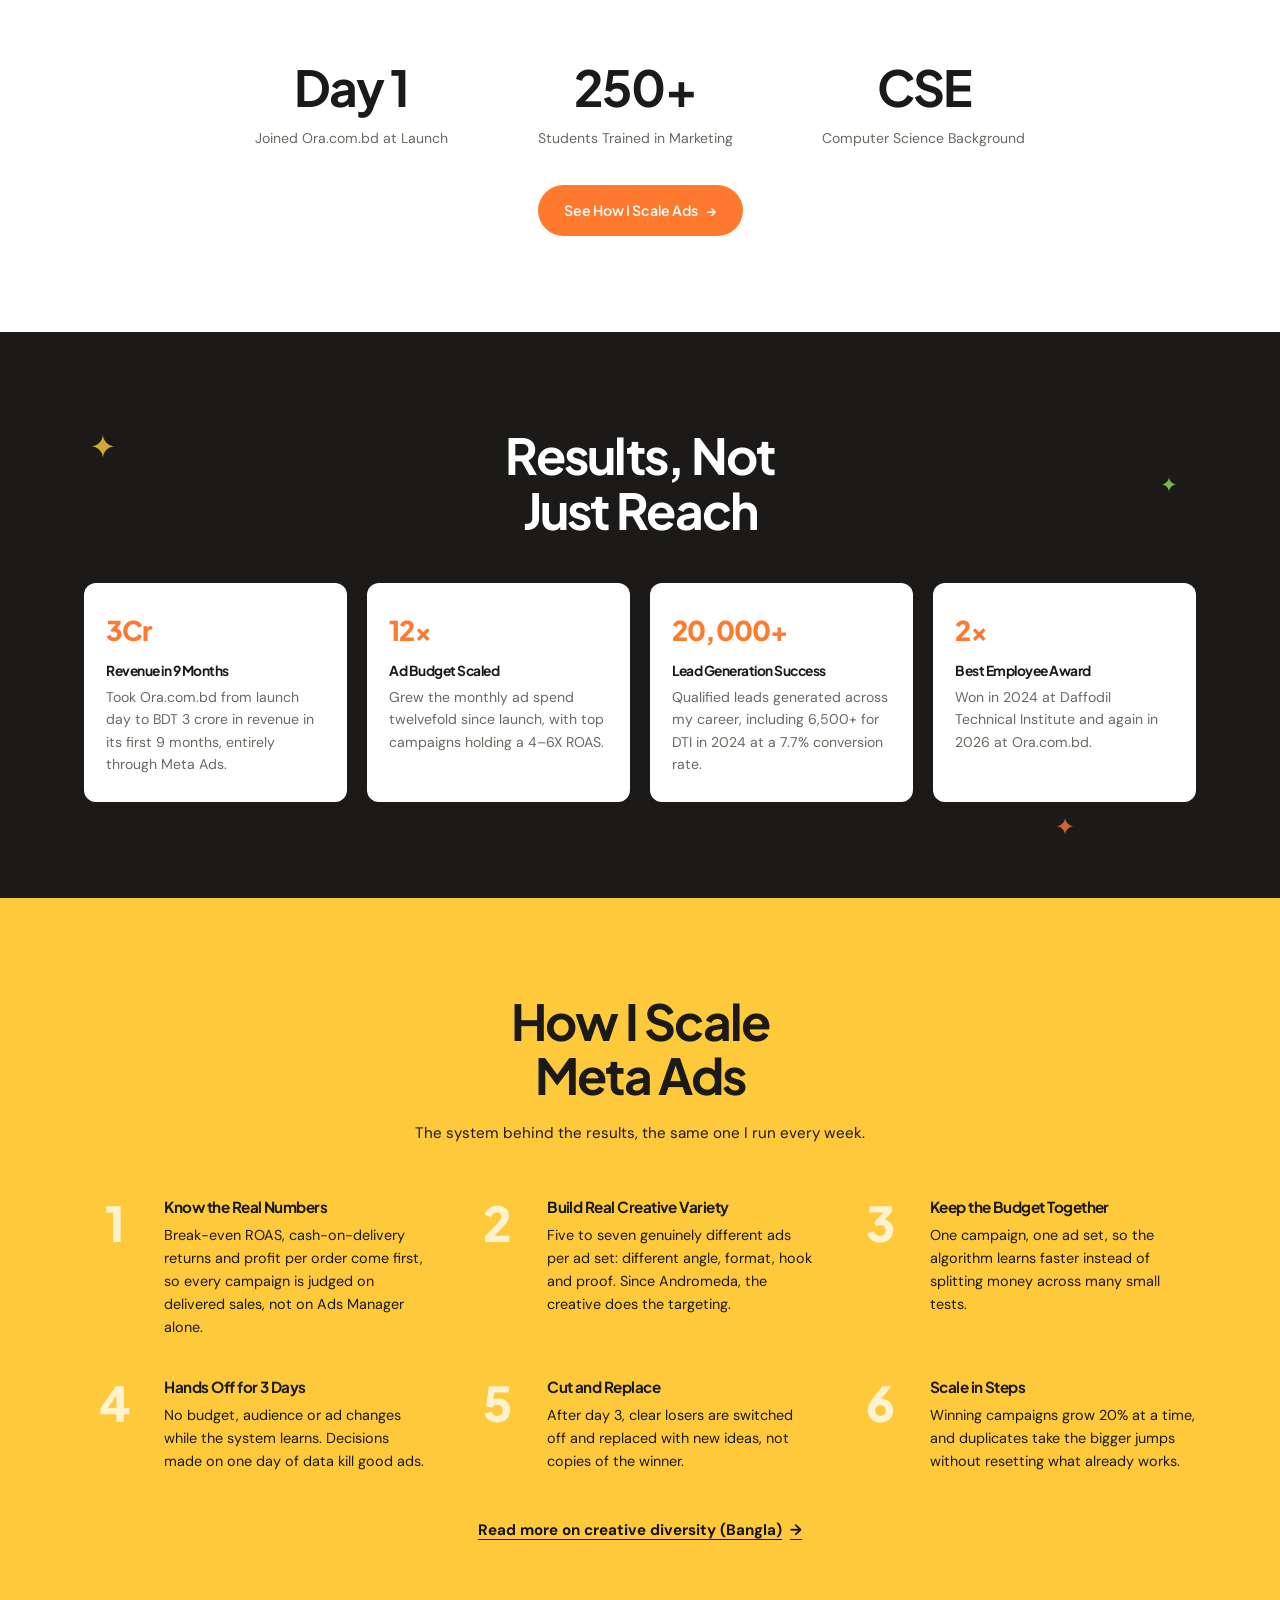
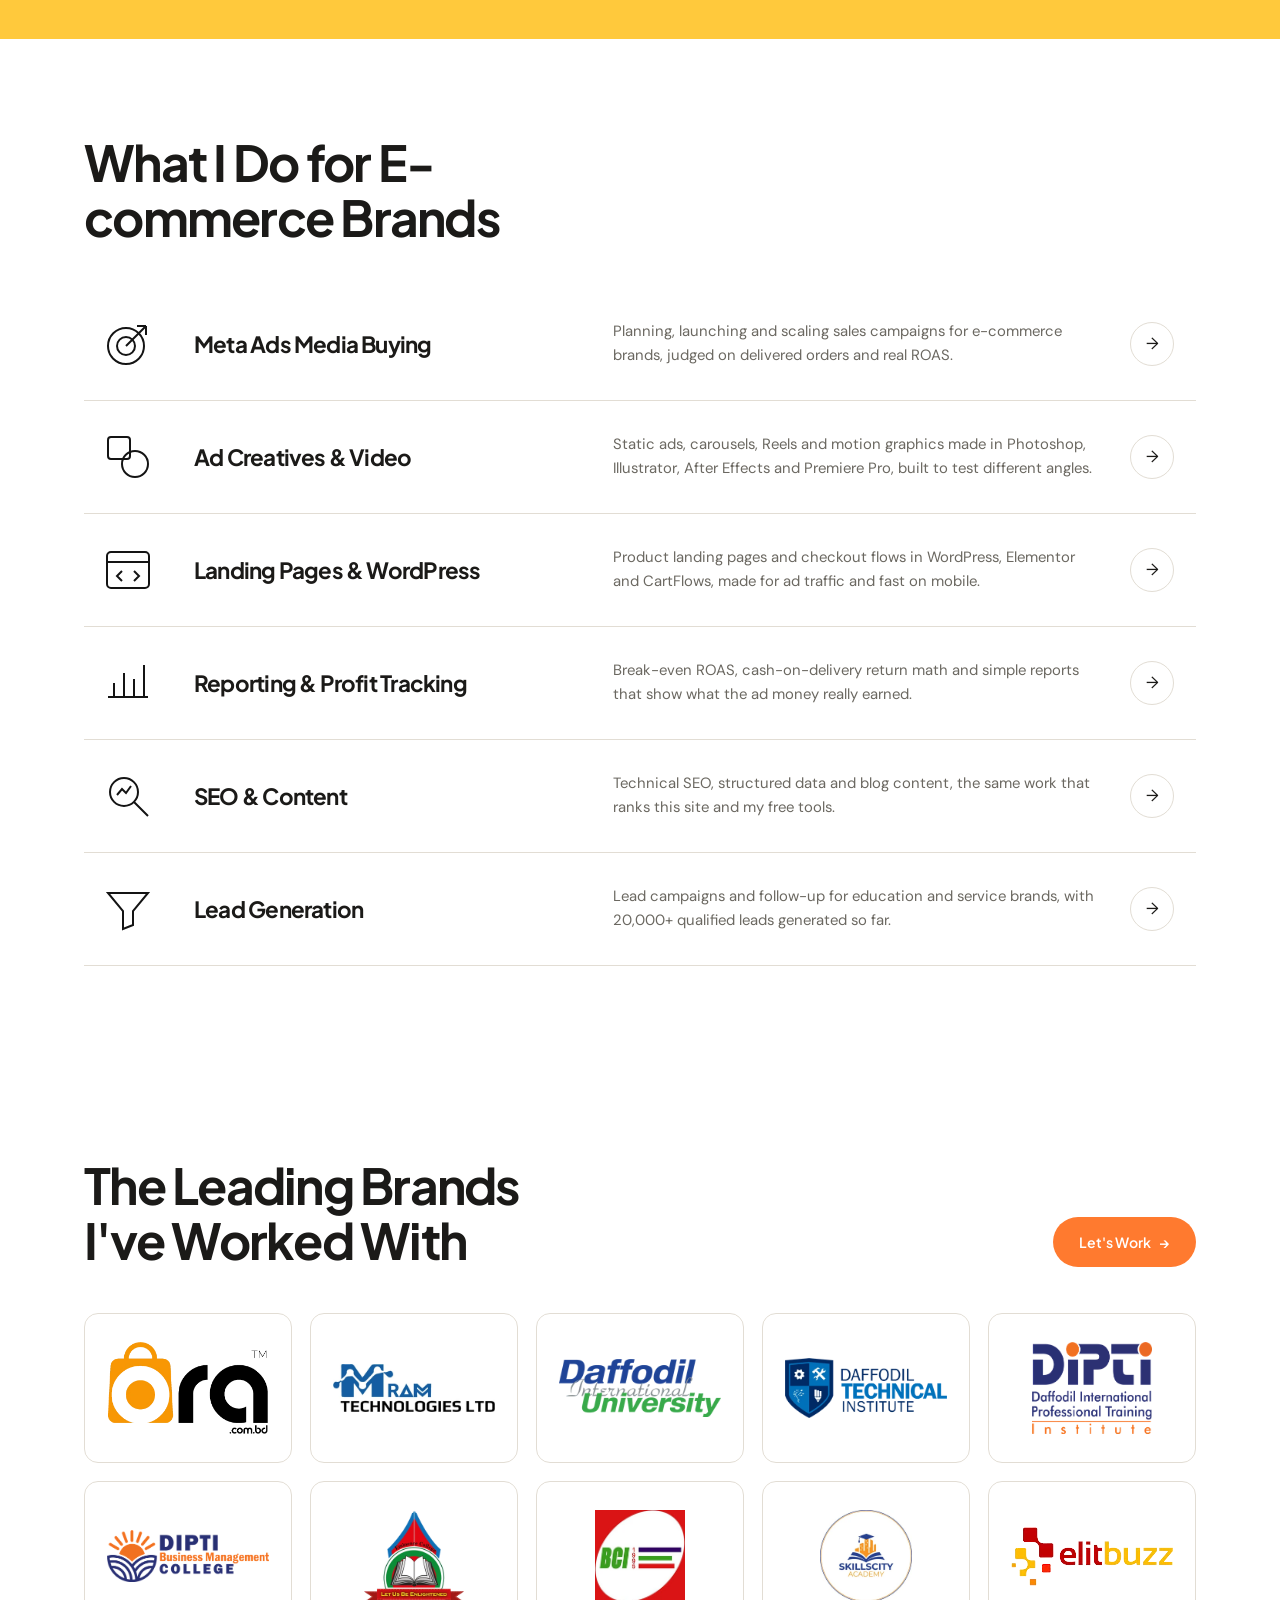
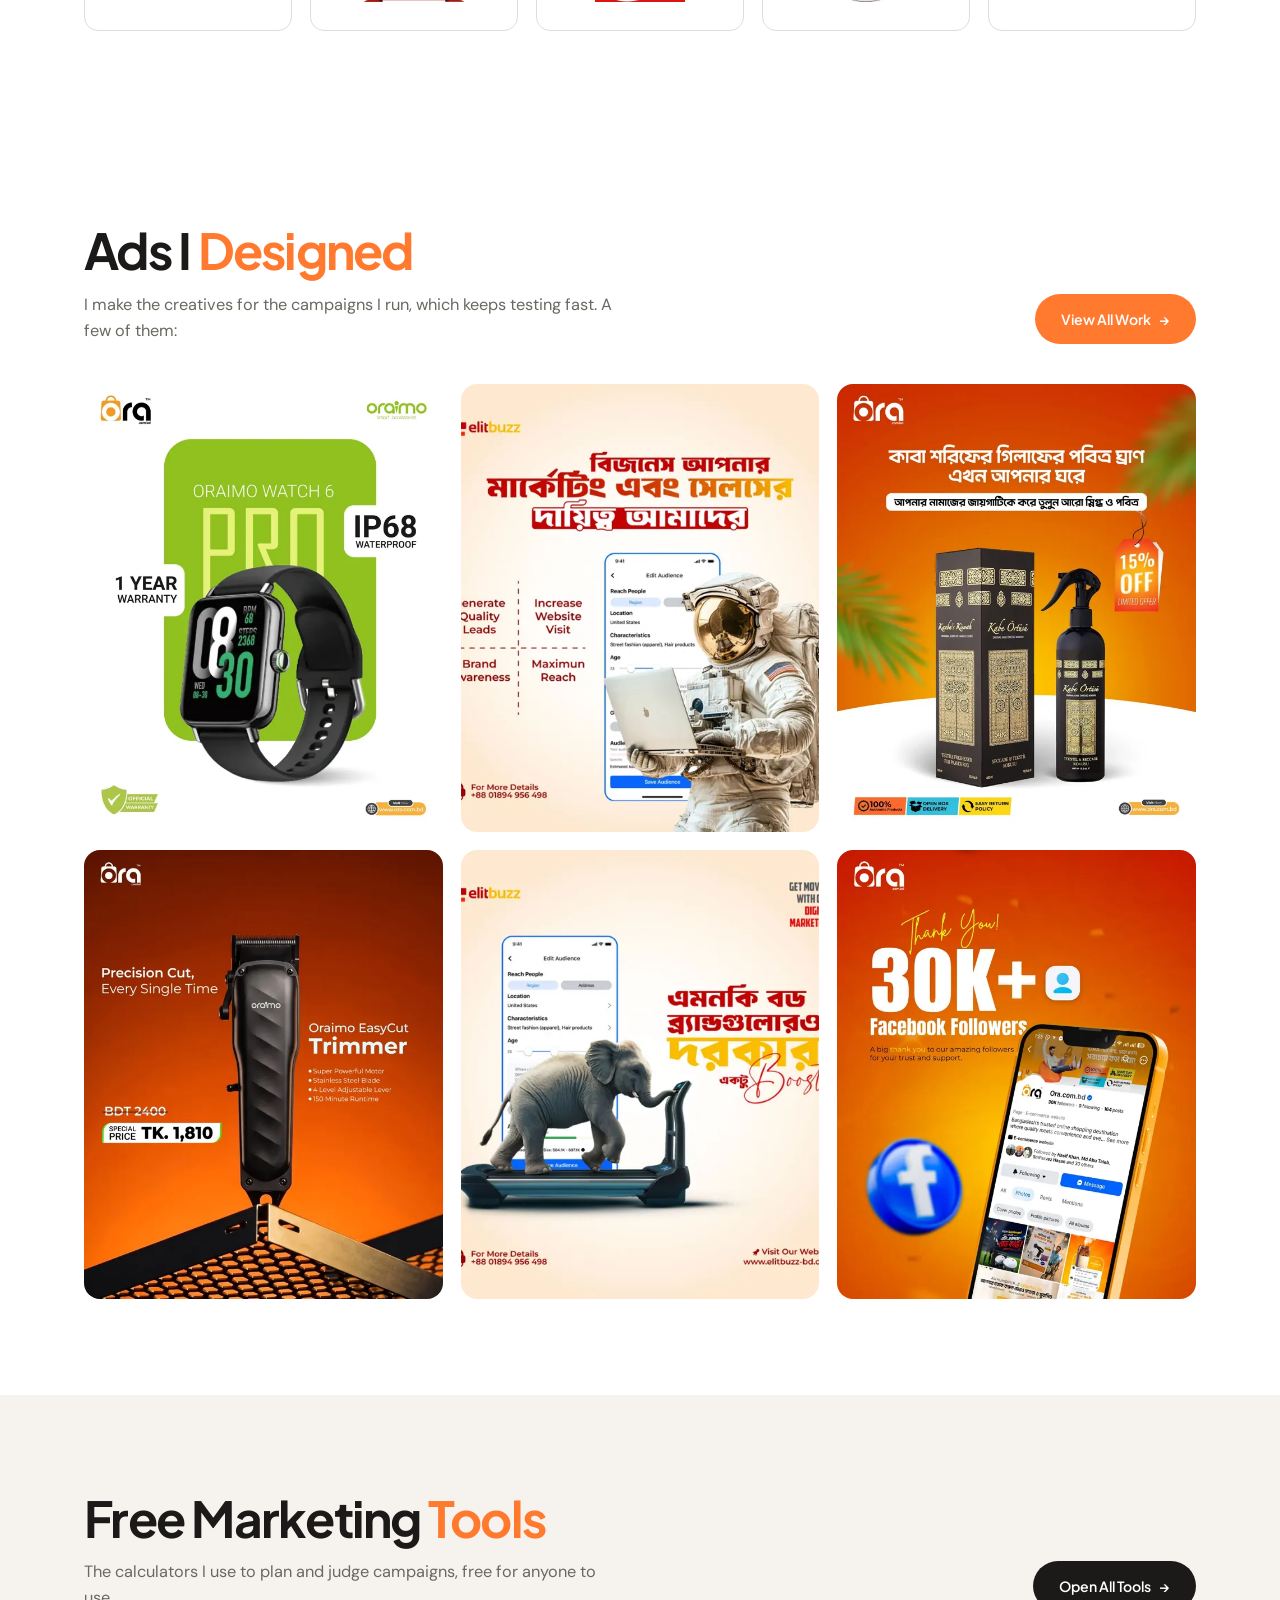
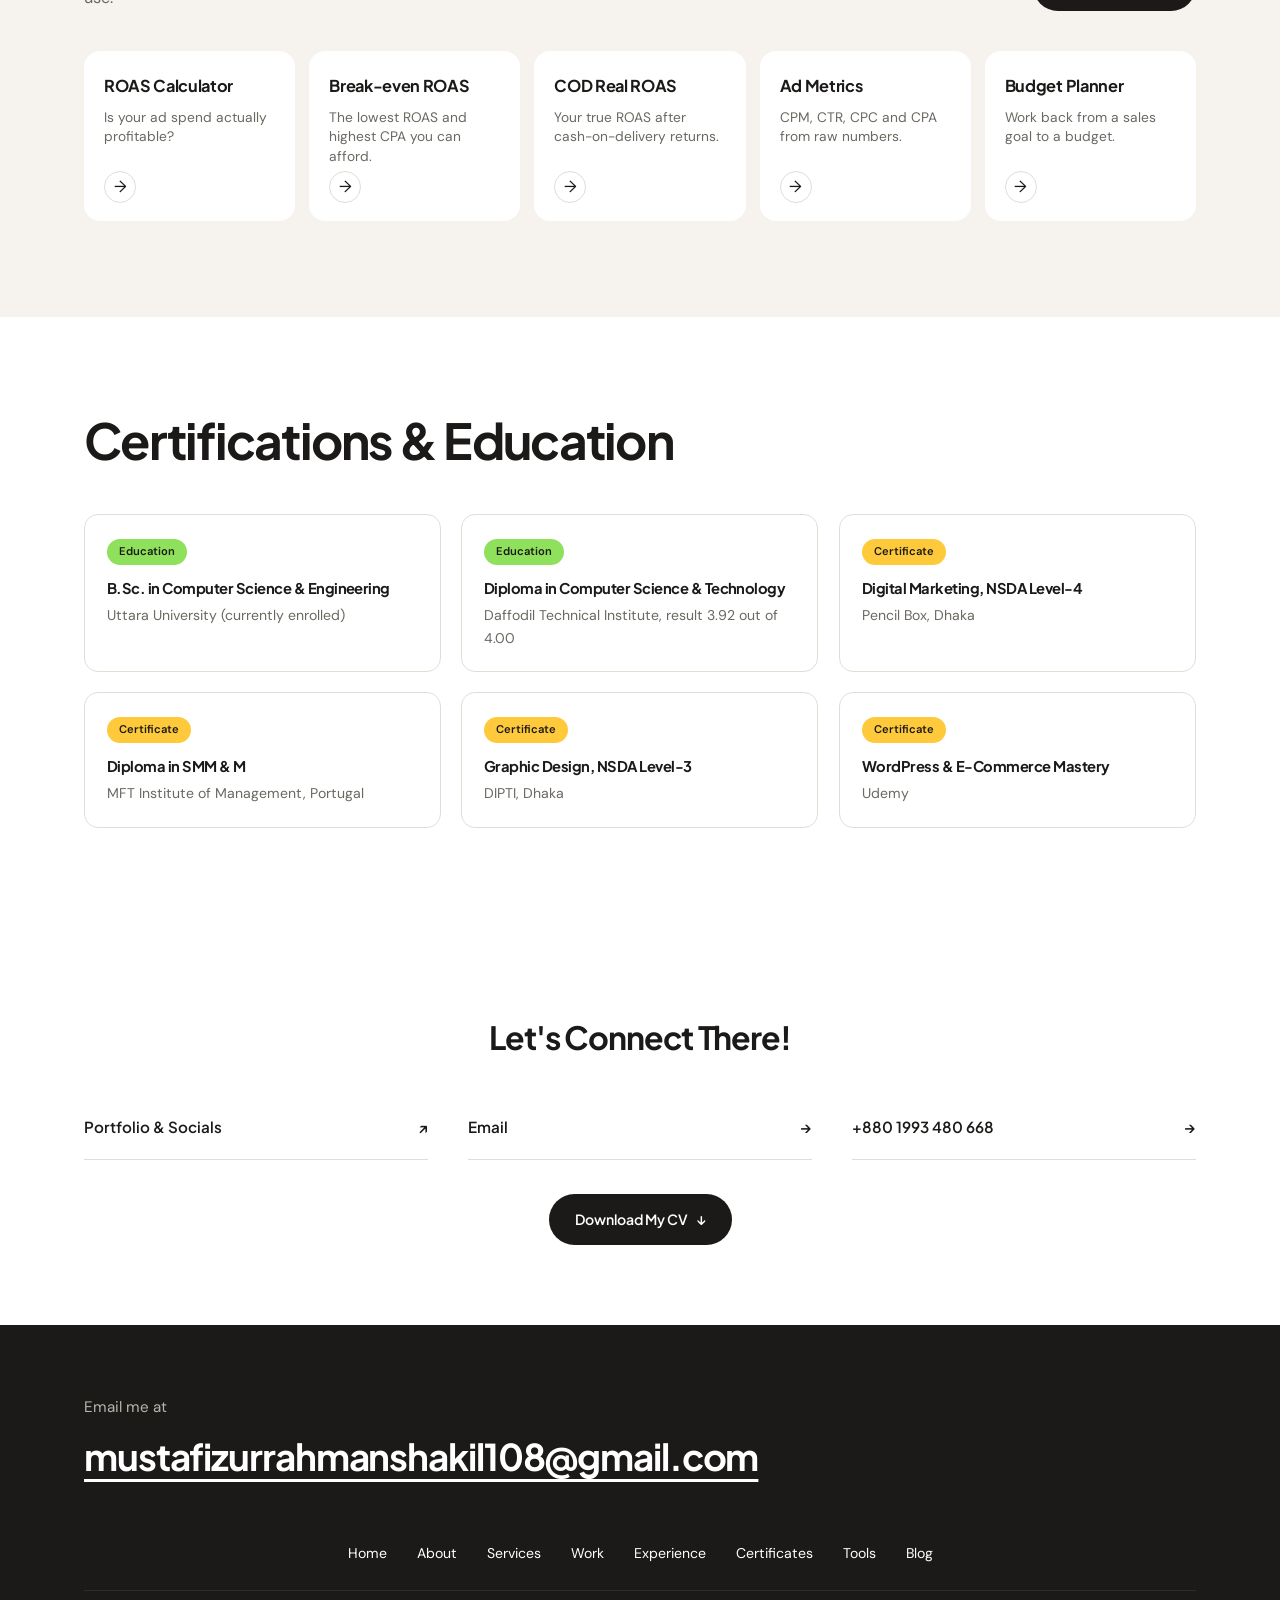
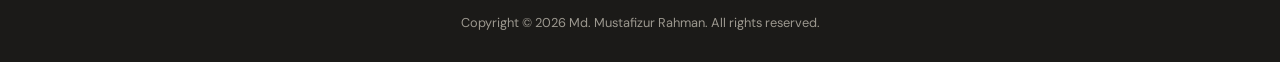
==== commit e2d212c9: "Portfolio for senior roles: growth-first hero, accurate revenue wording (3Cr in 9 months), results s" ====
--- a/index.html
+++ b/index.html
@@ -17,21 +17,21 @@
 <meta property="og:locale" content="en_US">
 <meta property="og:url" content="https://mustafiz.online/">
 <meta property="og:title" content="Md. Mustafizur Rahman | Digital Marketer in Dhaka, Bangladesh">
-<meta property="og:description" content="Dhaka-based digital marketer who scaled Ora.com.bd from zero to BDT 3 crore a year at 4–6X ROAS. Media buying, SEO, social media and design.">
+<meta property="og:description" content="Dhaka-based performance marketer who took Ora.com.bd from launch day to BDT 3 crore in revenue in 9 months on Meta Ads. Media buying, creatives, landing pages and SEO.">
 <meta property="og:image" content="https://mustafiz.online/og-image.jpg">
 <meta property="og:image:width" content="1200">
 <meta property="og:image:height" content="630">
 <meta property="og:image:alt" content="Md. Mustafizur Rahman, Digital Marketing &amp; Creative Specialist">
 <meta name="twitter:card" content="summary_large_image">
 <meta name="twitter:title" content="Md. Mustafizur Rahman | Digital Marketer in Dhaka, Bangladesh">
-<meta name="twitter:description" content="Dhaka-based digital marketer who scaled Ora.com.bd from zero to BDT 3 crore a year at 4–6X ROAS. Media buying, SEO, social media and design.">
+<meta name="twitter:description" content="Dhaka-based performance marketer who took Ora.com.bd from launch day to BDT 3 crore in revenue in 9 months on Meta Ads. Media buying, creatives, landing pages and SEO.">
 <meta name="twitter:image" content="https://mustafiz.online/og-image.jpg">
 <script type="application/ld+json">{"@context": "https://schema.org", "@graph": [{"@type": "Person", "name": "Md. Mustafizur Rahman", "jobTitle": "Digital Marketer", "url": "https://mustafiz.online/", "image": "https://mustafiz.online/assets/img/portrait.webp", "email": "mailto:mustafizurrahmanshakil108@gmail.com", "address": {"@type": "PostalAddress", "addressLocality": "Dhaka", "addressCountry": "BD"}, "worksFor": {"@type": "Organization", "name": "Ora.com.bd", "url": "https://ora.com.bd"}, "alumniOf": [{"@type": "CollegeOrUniversity", "name": "Uttara University"}, {"@type": "EducationalOrganization", "name": "Daffodil Technical Institute"}], "knowsAbout": ["Digital Marketing", "Meta Ads", "Media Buying", "E-commerce Marketing", "SEO", "Social Media Marketing", "Lead Generation", "Graphic Design", "Motion Graphics"], "sameAs": ["https://lnk.bio/mustafizurrahman"], "@id": "https://mustafiz.online/#person", "alternateName": ["Md Mustafizur Rahman", "Mustafizur Rahman", "Mustafiz"], "description": "Digital marketer in Dhaka, Bangladesh focused on Meta Ads media buying, e-commerce growth, SEO and graphic design."}, {"@type": "WebSite", "@id": "https://mustafiz.online/#website", "url": "https://mustafiz.online/", "name": "Md. Mustafizur Rahman", "alternateName": "mustafiz.online", "publisher": {"@id": "https://mustafiz.online/#person"}, "inLanguage": "en"}, {"@type": "ProfilePage", "@id": "https://mustafiz.online/#profile", "url": "https://mustafiz.online/", "name": "Md. Mustafizur Rahman | Digital Marketer in Dhaka, Bangladesh", "mainEntity": {"@id": "https://mustafiz.online/#person"}, "isPartOf": {"@id": "https://mustafiz.online/#website"}, "dateModified": "2026-10-28"}]}</script>
 <!-- /Social preview -->
 <link rel="preconnect" href="https://fonts.googleapis.com">
 <link rel="preconnect" href="https://fonts.gstatic.com" crossorigin>
 <link href="https://fonts.googleapis.com/css2?family=DM+Sans:opsz,wght@9..40,400;9..40,500;9..40,600&family=Plus+Jakarta+Sans:wght@600;700;800&display=swap" rel="stylesheet">
-<link rel="stylesheet" href="assets/site.css?v=4a0f8342">
+<link rel="stylesheet" href="assets/site.css?v=29ae6e69">
 </head>
 <body>
 
@@ -42,10 +42,10 @@
     <ul class="nav-links" id="navLinks">
       <li><a href="#home" class="active">Home</a></li>
       <li><a href="#about">About</a></li>
+      <li><a href="#achievements">Results</a></li>
+      <li><a href="#process">Process</a></li>
       <li><a href="#services">Services</a></li>
       <li><a href="gallery">Work</a></li>
-      <li><a href="#experience">Experience</a></li>
-      <li><a href="#credentials">Certificates</a></li>
       <li><a href="tools">Tools</a></li>
       <li><a href="blog/">Blog</a></li>
     </ul>
@@ -61,15 +61,15 @@
     <div class="wrap">
       <h1 class="hero-name">Md. Mustafizur Rahman <span><em>· </em>Digital Marketer in Dhaka, Bangladesh</span></h1>
       <p class="hero-title">
-        <span class="w" style="--i:0"><span>Your</span></span>
-        <span class="w" style="--i:1"><span>Digital</span></span>
-        <span class="w" style="--i:2"><span>Marketing</span></span>
-        <span class="w" style="--i:3"><span class="accent">Expert</span></span>
+        <span class="w" style="--i:0"><span>I</span></span>
+        <span class="w" style="--i:1"><span>Grow</span></span>
+        <span class="w" style="--i:2"><span>E&#8209;commerce</span></span>
+        <span class="w" style="--i:3"><span class="accent">Sales</span></span>
       </p>
       <div class="hero-grid">
         <div class="hero-stat reveal">
-          <div class="big" data-count="20000" data-suffix="+">20,000+</div>
-          <p>Qualified leads generated through paid ad campaigns across my career.</p>
+          <div class="big" data-count="3" data-suffix="Cr">3Cr</div>
+          <p>Revenue in 9 months for a newly launched e&#8209;commerce brand, all on Meta Ads.</p>
           <a href="#process" class="hero-link">
             <span class="play" aria-hidden="true">
               <svg width="16" height="16" viewBox="0 0 16 16" fill="#fff"><path d="M4 2.5v11l9-5.5z"/></svg>
@@ -89,12 +89,12 @@
             <b>↗</b>
           </div>
           <div class="chip c1"><i>★</i>Best Employee 2024 &amp; 2026</div>
-          <div class="chip c2"><i>▲</i>0→3Cr yearly revenue</div>
-          <div class="chip c3"><i>↗</i>7.7% conversion</div>
+          <div class="chip c2"><i>▲</i>12× ad budget scaled</div>
+          <div class="chip c3"><i>↗</i>4–6X ROAS, top campaigns</div>
         </div>
 
         <div class="hero-copy">
-          <p>I'm Md. Mustafizur Rahman, a digital marketer and creative specialist based in Dhaka, Bangladesh. I grow e-commerce sales through media buying, SEO and design.</p>
+          <p>I'm Md. Mustafizur Rahman, a performance-focused digital marketer in Dhaka. I plan, launch and scale Meta Ads for e-commerce brands, and I build the creatives, landing pages and reports myself.</p>
           <div class="btn-row">
             <a href="#contact" class="btn">Let's Work <span aria-hidden="true">→</span></a>
             <a href="Md-Mustafizur-Rahman-CV.pdf" class="btn ghost" download>Download CV <span aria-hidden="true">↓</span></a>
@@ -114,78 +114,90 @@
   <!-- ABOUT -->
   <section class="about" id="about">
     <div class="wrap reveal">
-      <h2>Md. Mustafizur Rahman,<br>Digital Marketer &amp; Creative Specialist,<br>Based in Dhaka</h2>
-      <p class="lead">Digital Marketing and Graphic Design Specialist with expertise in SEO, branding and motion graphics, delivering proven results in lead generation and brand growth. At Ora.com.bd I scaled e-commerce revenue from zero to BDT 3 crore a year through media buying, holding a 4.0–6.0X ROAS. Experienced trainer and creative professional with strong technical and leadership skills.</p>
+      <h2>Md. Mustafizur Rahman,<br>Performance Marketer<br>with a CSE Edge</h2>
+      <p class="lead">I joined Ora.com.bd on its launch day in January 2026 and run all of its Meta Ads. In the first 9 months the store reached BDT 3 crore in revenue while I scaled the monthly ad budget 12×, with top campaigns at a 4–6X ROAS. Before that I generated 20,000+ qualified leads for education and tech brands and trained 250+ students. A computer science background means I design the ads, build the landing pages and set up the reporting myself, without waiting on anyone.</p>
       <div class="stats">
-        <div class="stat"><div class="num" data-count="20000" data-suffix="+">20,000+</div><div class="lbl">Leads Generated</div></div>
-        <div class="stat"><div class="num" data-count="250" data-suffix="+">250+</div><div class="lbl">Students Trained</div></div>
-        <div class="stat"><div class="num" data-count="3" data-suffix="Cr">3Cr</div><div class="lbl">Yearly E-commerce Revenue, Scaled from Zero</div></div>
-      </div>
-      <a href="https://lnk.bio/mustafizurrahman" target="_blank" rel="noopener" class="btn">View Portfolio <span aria-hidden="true">→</span></a>
+        <div class="stat"><div class="num">Day 1</div><div class="lbl">Joined Ora.com.bd at Launch</div></div>
+        <div class="stat"><div class="num" data-count="250" data-suffix="+">250+</div><div class="lbl">Students Trained in Marketing</div></div>
+        <div class="stat"><div class="num">CSE</div><div class="lbl">Computer Science Background</div></div>
+      </div>
+      <a href="#process" class="btn">See How I Scale Ads <span aria-hidden="true">→</span></a>
+    </div>
+  </section>
+
+  <!-- ACHIEVEMENTS -->
+  <section class="wins" id="achievements">
+    <span class="star a" aria-hidden="true">✦</span><span class="star b" aria-hidden="true">✦</span><span class="star c" aria-hidden="true">✦</span>
+    <div class="wrap">
+      <h2 class="reveal">Results, Not<br>Just Reach</h2>
+      <div class="grid-4">
+        <div class="win reveal"><div class="big">3Cr</div><h3>Revenue in 9 Months</h3><p>Took Ora.com.bd from launch day to BDT 3 crore in revenue in its first 9 months, entirely through Meta Ads.</p></div>
+        <div class="win reveal"><div class="big">12×</div><h3>Ad Budget Scaled</h3><p>Grew the monthly ad spend twelvefold since launch, with top campaigns holding a 4–6X ROAS.</p></div>
+        <div class="win reveal"><div class="big">20,000+</div><h3>Lead Generation Success</h3><p>Qualified leads generated across my career, including 6,500+ for DTI in 2024 at a 7.7% conversion rate.</p></div>
+                <div class="win reveal"><div class="big">2×</div><h3>Best Employee Award</h3><p>Won in 2024 at Daffodil Technical Institute and again in 2026 at Ora.com.bd.</p></div>
+      </div>
+    </div>
+  </section>
+
+  <!-- PROCESS -->
+  <section class="process" id="process">
+    <div class="wrap">
+      <h2 class="reveal">How I Scale<br>Meta Ads</h2>
+      <p class="lead reveal">The system behind the results, the same one I run every week.</p>
+      <div class="steps steps-6">
+        <div class="step reveal"><div class="n">1</div><div><h3>Know the Real Numbers</h3><p>Break-even ROAS, cash-on-delivery returns and profit per order come first, so every campaign is judged on delivered sales, not on Ads Manager alone.</p></div></div>
+        <div class="step reveal"><div class="n">2</div><div><h3>Build Real Creative Variety</h3><p>Five to seven genuinely different ads per ad set: different angle, format, hook and proof. Since Andromeda, the creative does the targeting.</p></div></div>
+        <div class="step reveal"><div class="n">3</div><div><h3>Keep the Budget Together</h3><p>One campaign, one ad set, so the algorithm learns faster instead of splitting money across many small tests.</p></div></div>
+        <div class="step reveal"><div class="n">4</div><div><h3>Hands Off for 3 Days</h3><p>No budget, audience or ad changes while the system learns. Decisions made on one day of data kill good ads.</p></div></div>
+        <div class="step reveal"><div class="n">5</div><div><h3>Cut and Replace</h3><p>After day 3, clear losers are switched off and replaced with new ideas, not copies of the winner.</p></div></div>
+        <div class="step reveal"><div class="n">6</div><div><h3>Scale in Steps</h3><p>Winning campaigns grow 20% at a time, and duplicates take the bigger jumps without resetting what already works.</p></div></div>
+      </div>
+      <p class="process-more reveal"><a href="blog/creative-diversity-andromeda">Read more on creative diversity (Bangla) <span aria-hidden="true">→</span></a></p>
     </div>
   </section>
 
   <!-- SERVICES -->
   <section class="services" id="services">
     <div class="wrap">
-      <h2 class="reveal">Services I Am Providing For My Clients</h2>
+      <h2 class="reveal">What I Do for E-commerce Brands</h2>
       <ul class="service-list">
         <li class="service reveal">
           <svg class="ico" viewBox="0 0 52 52" fill="none" stroke="#141414" stroke-width="2"><circle cx="24" cy="28" r="18"/><circle cx="24" cy="28" r="9"/><path d="M24 28L44 8M44 8h-9M44 8v9"/></svg>
-          <h3>Media Buying</h3>
-          <p>Paid ad campaigns for e-commerce brands, planned and scaled for direct sales while holding a 4.0–6.0X ROAS.</p>
+          <h3>Meta Ads Media Buying</h3>
+          <p>Planning, launching and scaling sales campaigns for e-commerce brands, judged on delivered orders and real ROAS.</p>
+          <span class="arrow" aria-hidden="true">→</span>
+        </li>
+        <li class="service reveal">
+          <svg class="ico" viewBox="0 0 52 52" fill="none" stroke="#141414" stroke-width="2"><rect x="6" y="6" width="22" height="22" rx="3"/><circle cx="33" cy="33" r="13"/></svg>
+          <h3>Ad Creatives &amp; Video</h3>
+          <p>Static ads, carousels, Reels and motion graphics made in Photoshop, Illustrator, After Effects and Premiere Pro, built to test different angles.</p>
+          <span class="arrow" aria-hidden="true">→</span>
+        </li>
+        <li class="service reveal">
+          <svg class="ico" viewBox="0 0 52 52" fill="none" stroke="#141414" stroke-width="2"><rect x="5" y="8" width="42" height="36" rx="4"/><path d="M5 18h42M20 27l-5 5 5 5M32 27l5 5-5 5"/></svg>
+          <h3>Landing Pages &amp; WordPress</h3>
+          <p>Product landing pages and checkout flows in WordPress, Elementor and CartFlows, made for ad traffic and fast on mobile.</p>
+          <span class="arrow" aria-hidden="true">→</span>
+        </li>
+        <li class="service reveal">
+          <svg class="ico" viewBox="0 0 52 52" fill="none" stroke="#141414" stroke-width="2"><path d="M6 40h40M12 40V26M22 40V16M32 40V22M42 40V8"/></svg>
+          <h3>Reporting &amp; Profit Tracking</h3>
+          <p>Break-even ROAS, cash-on-delivery return math and simple reports that show what the ad money really earned.</p>
           <span class="arrow" aria-hidden="true">→</span>
         </li>
         <li class="service reveal">
           <svg class="ico" viewBox="0 0 52 52" fill="none" stroke="#141414" stroke-width="2"><circle cx="22" cy="22" r="14"/><path d="M32 32l14 14M15 25l5-6 4 4 5-7"/></svg>
-          <h3>SEO &amp; SEM</h3>
-          <p>Search engine optimization and search marketing that build consistent audience growth and brand visibility.</p>
-          <span class="arrow" aria-hidden="true">→</span>
-        </li>
-        <li class="service reveal">
-          <svg class="ico" viewBox="0 0 52 52" fill="none" stroke="#141414" stroke-width="2"><circle cx="26" cy="12" r="7"/><circle cx="11" cy="38" r="7"/><circle cx="41" cy="38" r="7"/><path d="M22 18l-7 14M30 18l7 14M18 38h16"/></svg>
-          <h3>Social Media Marketing</h3>
-          <p>Managing every platform, with engaging content and campaigns run through Google Ads and Meta Business Suite.</p>
+          <h3>SEO &amp; Content</h3>
+          <p>Technical SEO, structured data and blog content, the same work that ranks this site and my free tools.</p>
           <span class="arrow" aria-hidden="true">→</span>
         </li>
         <li class="service reveal">
           <svg class="ico" viewBox="0 0 52 52" fill="none" stroke="#141414" stroke-width="2"><path d="M6 10h40l-15 18v14l-10 4V28z"/></svg>
-          <h3>Lead Generation &amp; Email Marketing</h3>
-          <p>Collecting and nurturing qualified prospects across digital channels to build a strong sales pipeline.</p>
-          <span class="arrow" aria-hidden="true">→</span>
-        </li>
-        <li class="service reveal">
-          <svg class="ico" viewBox="0 0 52 52" fill="none" stroke="#141414" stroke-width="2"><rect x="6" y="6" width="22" height="22" rx="3"/><circle cx="33" cy="33" r="13"/></svg>
-          <h3>Graphic &amp; Motion Design</h3>
-          <p>Brochures, banners, posters, social graphics and animations in Photoshop, Illustrator and After Effects.</p>
-          <span class="arrow" aria-hidden="true">→</span>
-        </li>
-        <li class="service reveal">
-          <svg class="ico" viewBox="0 0 52 52" fill="none" stroke="#141414" stroke-width="2"><rect x="5" y="10" width="42" height="32" rx="4"/><path d="M22 19v14l12-7z"/></svg>
-          <h3>Video Editing</h3>
-          <p>Promotional videos edited in Premiere Pro, After Effects and CapCut, made to hold attention and get shared.</p>
-          <span class="arrow" aria-hidden="true">→</span>
-        </li>
-        <li class="service reveal">
-          <svg class="ico" viewBox="0 0 52 52" fill="none" stroke="#141414" stroke-width="2"><rect x="5" y="8" width="42" height="36" rx="4"/><path d="M5 18h42M20 27l-5 5 5 5M32 27l5 5-5 5"/></svg>
-          <h3>Website &amp; WordPress</h3>
-          <p>WordPress customization and website upkeep with HTML, CSS and Bootstrap, keeping content fresh and easy to use.</p>
+          <h3>Lead Generation</h3>
+          <p>Lead campaigns and follow-up for education and service brands, with 20,000+ qualified leads generated so far.</p>
           <span class="arrow" aria-hidden="true">→</span>
         </li>
       </ul>
-    </div>
-  </section>
-
-  <!-- PROCESS -->
-  <section class="process" id="process">
-    <div class="wrap">
-      <h2 class="reveal">My Working<br>Process</h2>
-      <p class="lead reveal">Data-driven digital marketing, from the first plan to the final report.</p>
-      <div class="steps">
-        <div class="step reveal"><div class="n">1</div><div><h3>Plan the Strategy</h3><p>Understand the brand, the audience and the goal, then choose the channels that fit.</p></div></div>
-        <div class="step reveal"><div class="n">2</div><div><h3>Create &amp; Launch</h3><p>Produce the content and creative assets, then run the campaigns across each platform.</p></div></div>
-        <div class="step reveal"><div class="n">3</div><div><h3>Measure &amp; Optimize</h3><p>Track results in analytics and refine the campaigns for leads, visibility and ROI.</p></div></div>
-      </div>
     </div>
   </section>
 
@@ -216,8 +228,8 @@
     <div class="wrap">
       <div class="head-row reveal">
         <div>
-          <h2>Selected Design <span class="accent">Work</span></h2>
-          <p class="lead">Social and ad creatives I designed for e-commerce, SaaS, tech and education brands.</p>
+          <h2>Ads I <span class="accent">Designed</span></h2>
+          <p class="lead">I make the creatives for the campaigns I run, which keeps testing fast. A few of them:</p>
         </div>
         <a href="gallery" class="btn">View All Work <span aria-hidden="true">→</span></a>
       </div>
@@ -225,16 +237,22 @@
     </div>
   </section>
 
-  <!-- ACHIEVEMENTS -->
-  <section class="wins" id="achievements">
-    <span class="star a" aria-hidden="true">✦</span><span class="star b" aria-hidden="true">✦</span><span class="star c" aria-hidden="true">✦</span>
-    <div class="wrap">
-      <h2 class="reveal">My Key<br>Achievements</h2>
-      <div class="grid-4">
-        <div class="win reveal"><div class="big">0→3Cr</div><h3>E-commerce Revenue Growth</h3><p>Scaled Ora.com.bd from zero to BDT 3 crore in annual revenue through media buying, at a 4.0–6.0X ROAS.</p></div>
-        <div class="win reveal"><div class="big">20,000+</div><h3>Lead Generation Success</h3><p>Qualified leads generated across my career, including 6,500+ for DTI in 2024 at a 7.7% conversion rate.</p></div>
-        <div class="win reveal"><div class="big">250+</div><h3>Training Impact</h3><p>Students trained in digital marketing, with 70% going on to freelance or secure jobs in relevant fields.</p></div>
-        <div class="win reveal"><div class="big">2×</div><h3>Best Employee Award</h3><p>Won in 2024 at Daffodil Technical Institute and again in 2026 at Ora.com.bd.</p></div>
+  <!-- TOOLS TEASER -->
+  <section class="tools tools-teaser" id="tools">
+    <div class="wrap">
+      <div class="head-row reveal">
+        <div>
+          <h2>Free Marketing <span class="accent">Tools</span></h2>
+          <p class="lead">The calculators I use to plan and judge campaigns, free for anyone to use.</p>
+        </div>
+        <a href="tools" class="btn dark">Open All Tools <span aria-hidden="true">→</span></a>
+      </div>
+      <div class="tool-cards">
+        <a class="tool-card reveal" href="tools#tool-roas"><b>ROAS Calculator</b><span>Is your ad spend actually profitable?</span><i aria-hidden="true">→</i></a>
+        <a class="tool-card reveal" href="tools#tool-breakeven"><b>Break-even ROAS</b><span>The lowest ROAS and highest CPA you can afford.</span><i aria-hidden="true">→</i></a>
+        <a class="tool-card reveal" href="tools#tool-cod"><b>COD Real ROAS</b><span>Your true ROAS after cash-on-delivery returns.</span><i aria-hidden="true">→</i></a>
+        <a class="tool-card reveal" href="tools#tool-metrics"><b>Ad Metrics</b><span>CPM, CTR, CPC and CPA from raw numbers.</span><i aria-hidden="true">→</i></a>
+        <a class="tool-card reveal" href="tools#tool-budget"><b>Budget Planner</b><span>Work back from a sales goal to a budget.</span><i aria-hidden="true">→</i></a>
       </div>
     </div>
   </section>
@@ -252,26 +270,6 @@
         <div class="cred reveal"><span class="tag">Certificate</span><h3>Diploma in SMM &amp; M</h3><p>MFT Institute of Management, Portugal</p></div>
         <div class="cred reveal"><span class="tag">Certificate</span><h3>Graphic Design, NSDA Level-3</h3><p>DIPTI, Dhaka</p></div>
         <div class="cred reveal"><span class="tag">Certificate</span><h3>WordPress &amp; E-Commerce Mastery</h3><p>Udemy</p></div>
-      </div>
-    </div>
-  </section>
-
-  <!-- TOOLS TEASER -->
-  <section class="tools tools-teaser" id="tools">
-    <div class="wrap">
-      <div class="head-row reveal">
-        <div>
-          <h2>Free Marketing <span class="accent">Tools</span></h2>
-          <p class="lead">The calculators I use to plan and judge campaigns, free for anyone to use.</p>
-        </div>
-        <a href="tools" class="btn dark">Open All Tools <span aria-hidden="true">→</span></a>
-      </div>
-      <div class="tool-cards">
-        <a class="tool-card reveal" href="tools#tool-roas"><b>ROAS Calculator</b><span>Is your ad spend actually profitable?</span><i aria-hidden="true">→</i></a>
-        <a class="tool-card reveal" href="tools#tool-breakeven"><b>Break-even ROAS</b><span>The lowest ROAS and highest CPA you can afford.</span><i aria-hidden="true">→</i></a>
-        <a class="tool-card reveal" href="tools#tool-cod"><b>COD Real ROAS</b><span>Your true ROAS after cash-on-delivery returns.</span><i aria-hidden="true">→</i></a>
-        <a class="tool-card reveal" href="tools#tool-metrics"><b>Ad Metrics</b><span>CPM, CTR, CPC and CPA from raw numbers.</span><i aria-hidden="true">→</i></a>
-        <a class="tool-card reveal" href="tools#tool-budget"><b>Budget Planner</b><span>Work back from a sales goal to a budget.</span><i aria-hidden="true">→</i></a>
       </div>
     </div>
   </section>
--- a/assets/site.css
+++ b/assets/site.css
@@ -217,6 +217,11 @@
   .step .n { font-family: var(--display); font-weight: 800; font-size: 3rem; line-height: 1; color: rgba(255,255,255,.75); }
   .step h3 { font-size: 0.95rem; font-weight: 700; text-transform: none; margin-bottom: 8px; }
   .step p { font-size: 0.9rem; }
+  .steps-6 { gap: 40px 36px; }
+  .steps-6 .step .n { flex: none; width: 1.3em; text-align: center; }
+  .process-more { margin-top: 44px; }
+  .process-more a { display: inline-flex; gap: 8px; font-weight: 700; font-size: 0.95rem; color: var(--black, #141414); text-decoration: underline; text-underline-offset: 4px; }
+  .process-more a:hover { text-decoration-thickness: 2px; }
 
   /* Experience */
   .head-row { display: flex; align-items: flex-end; justify-content: space-between; gap: 24px; flex-wrap: wrap; }
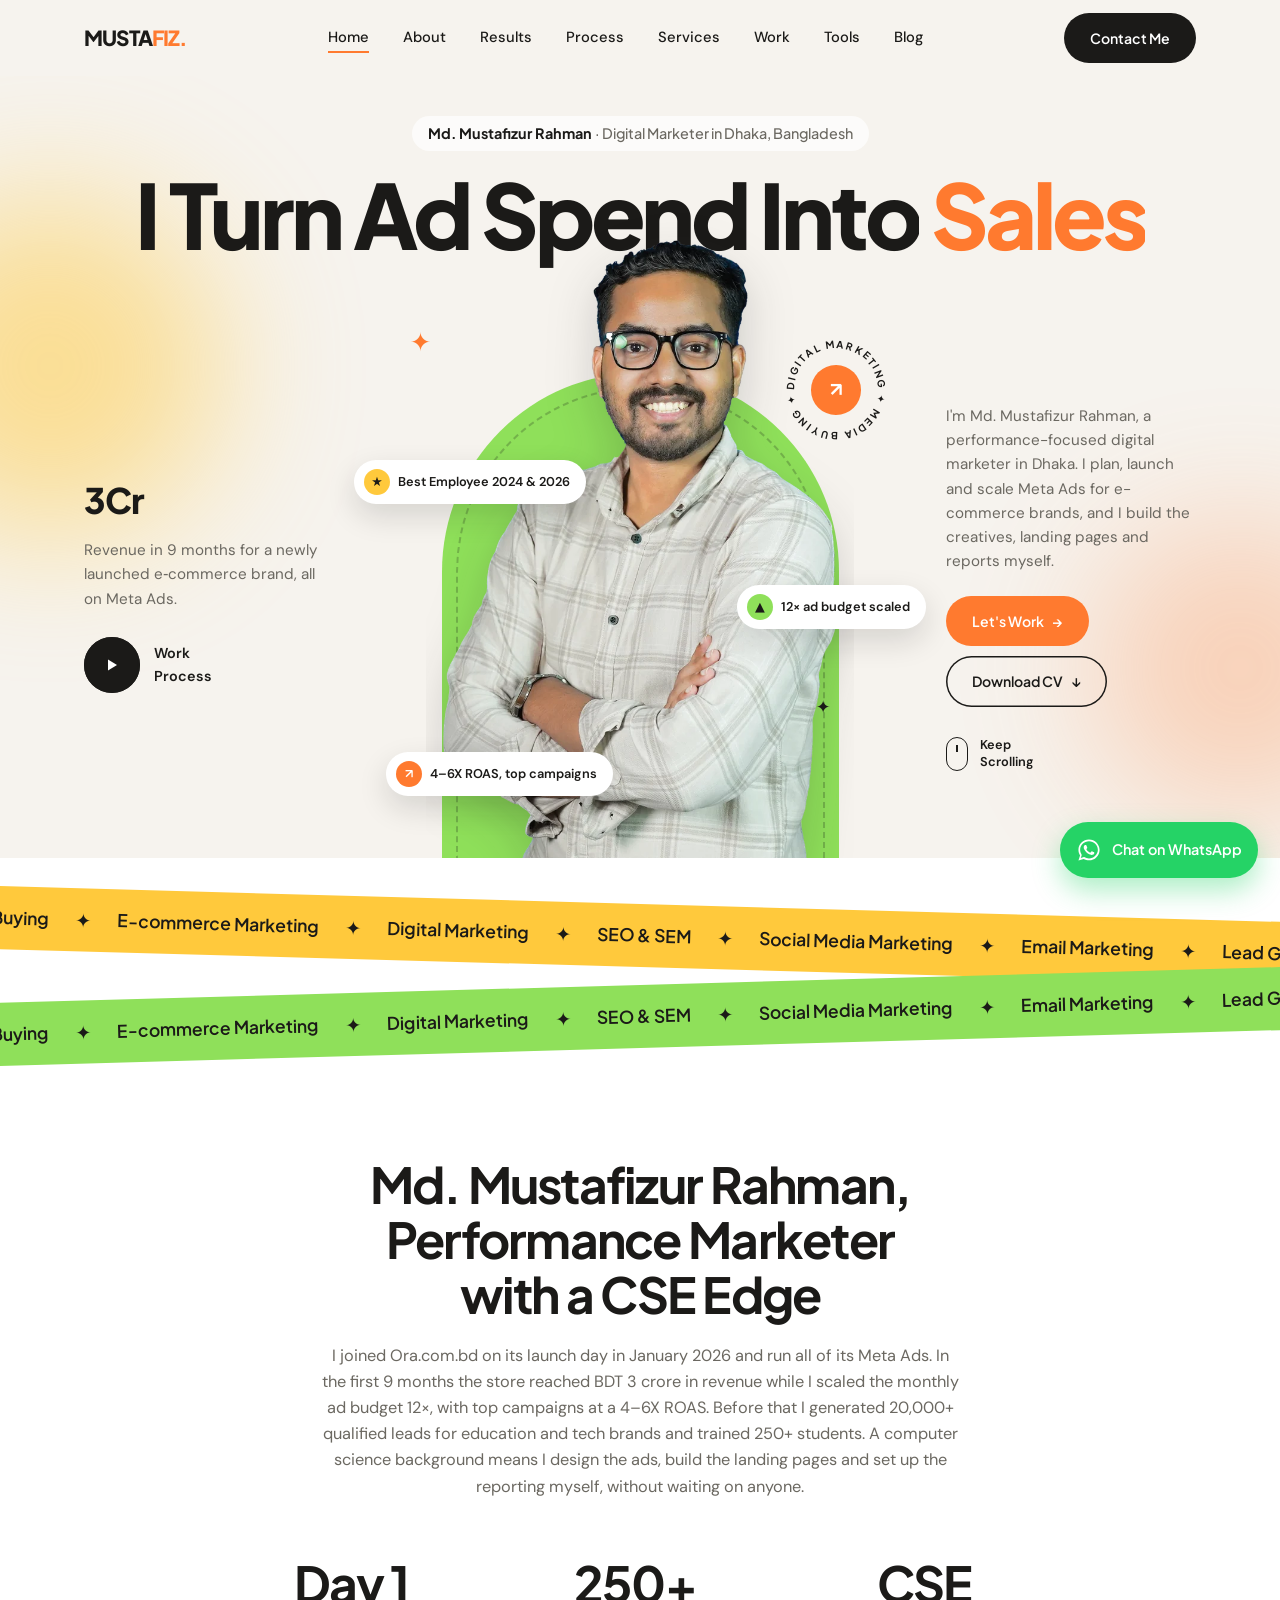
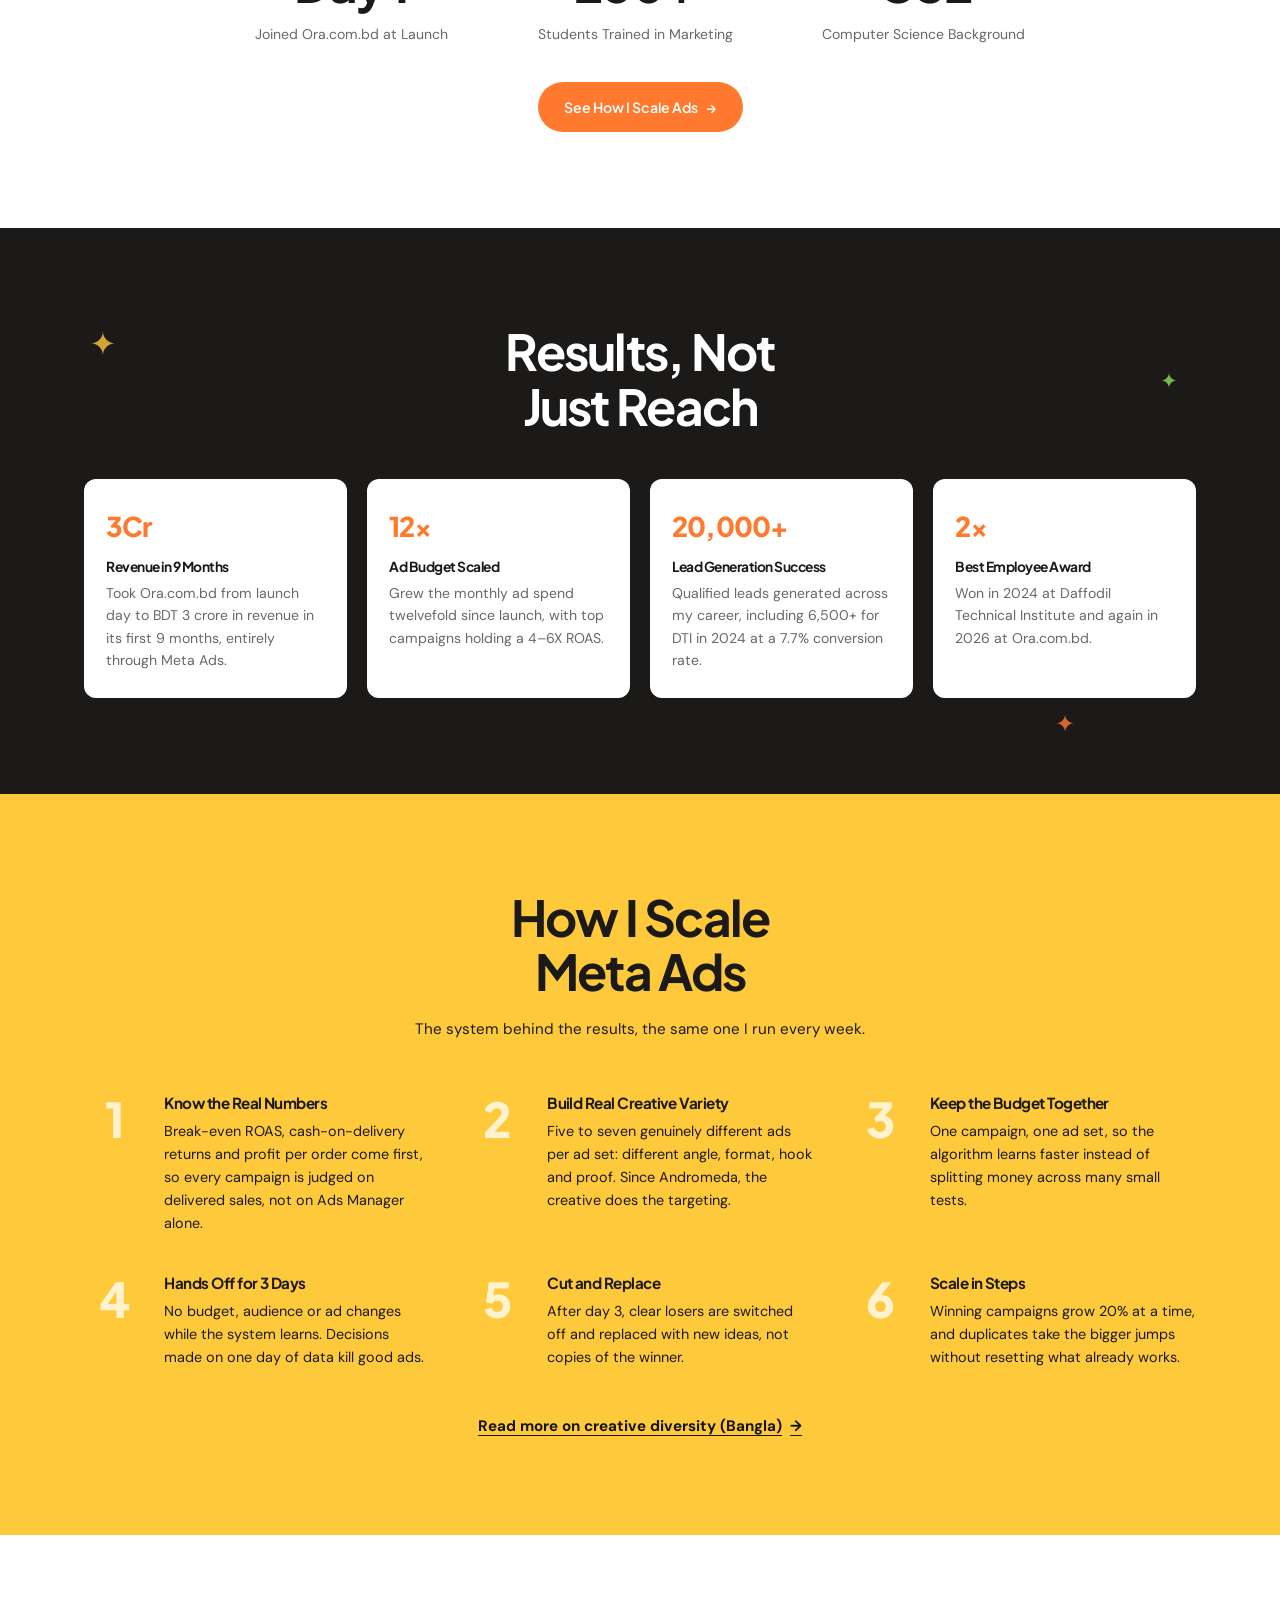
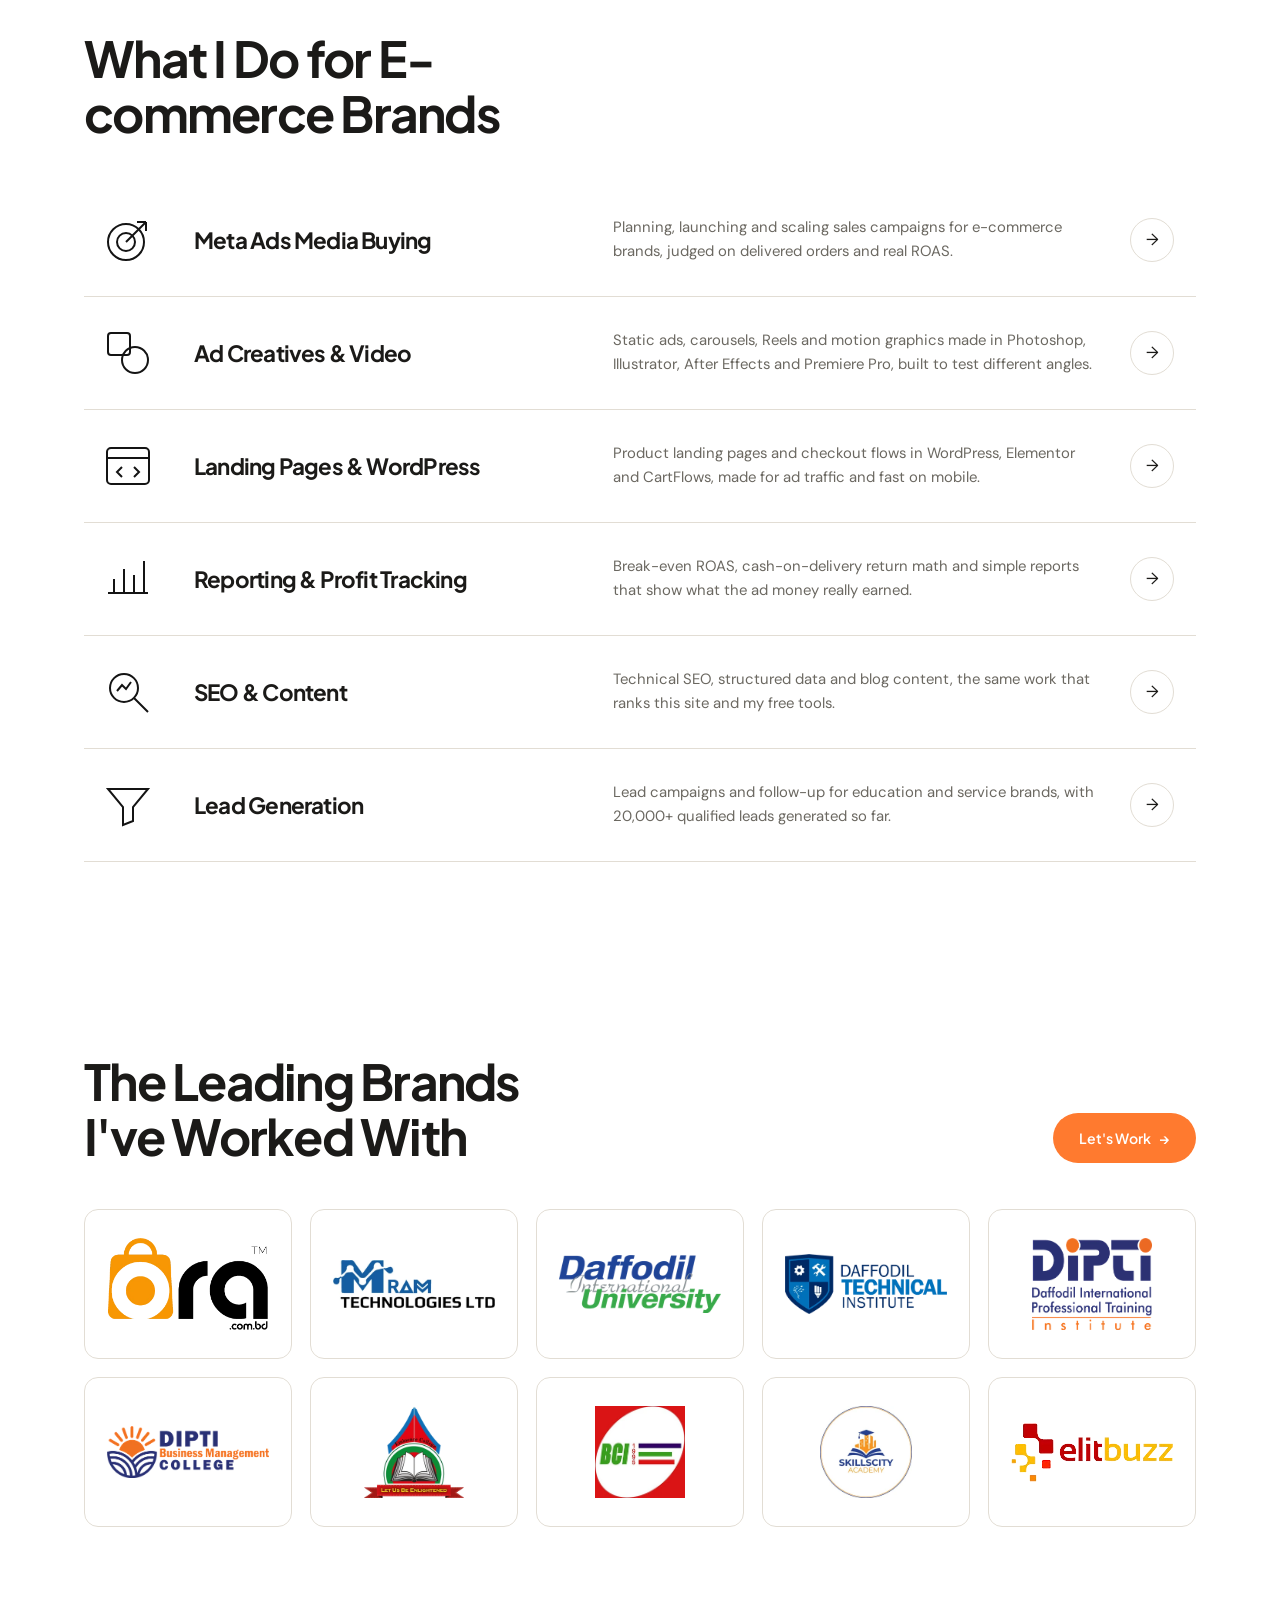
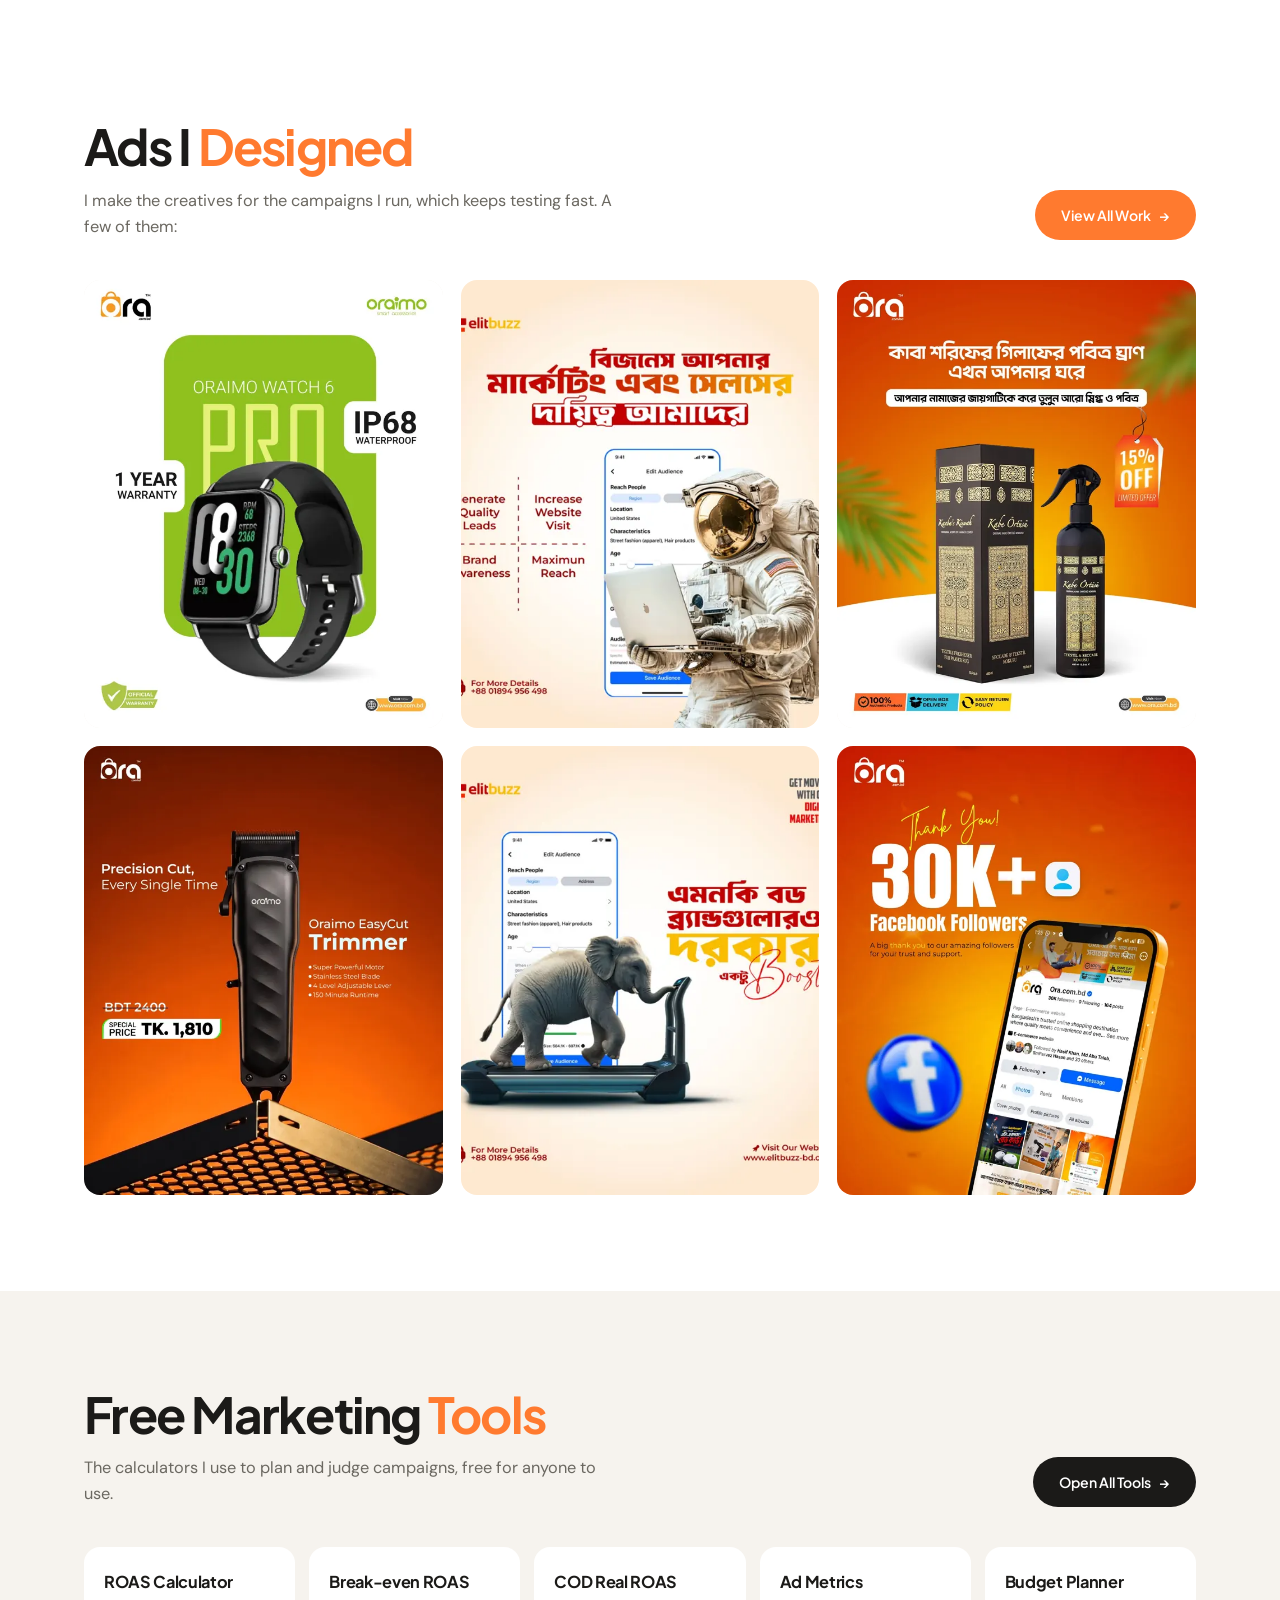
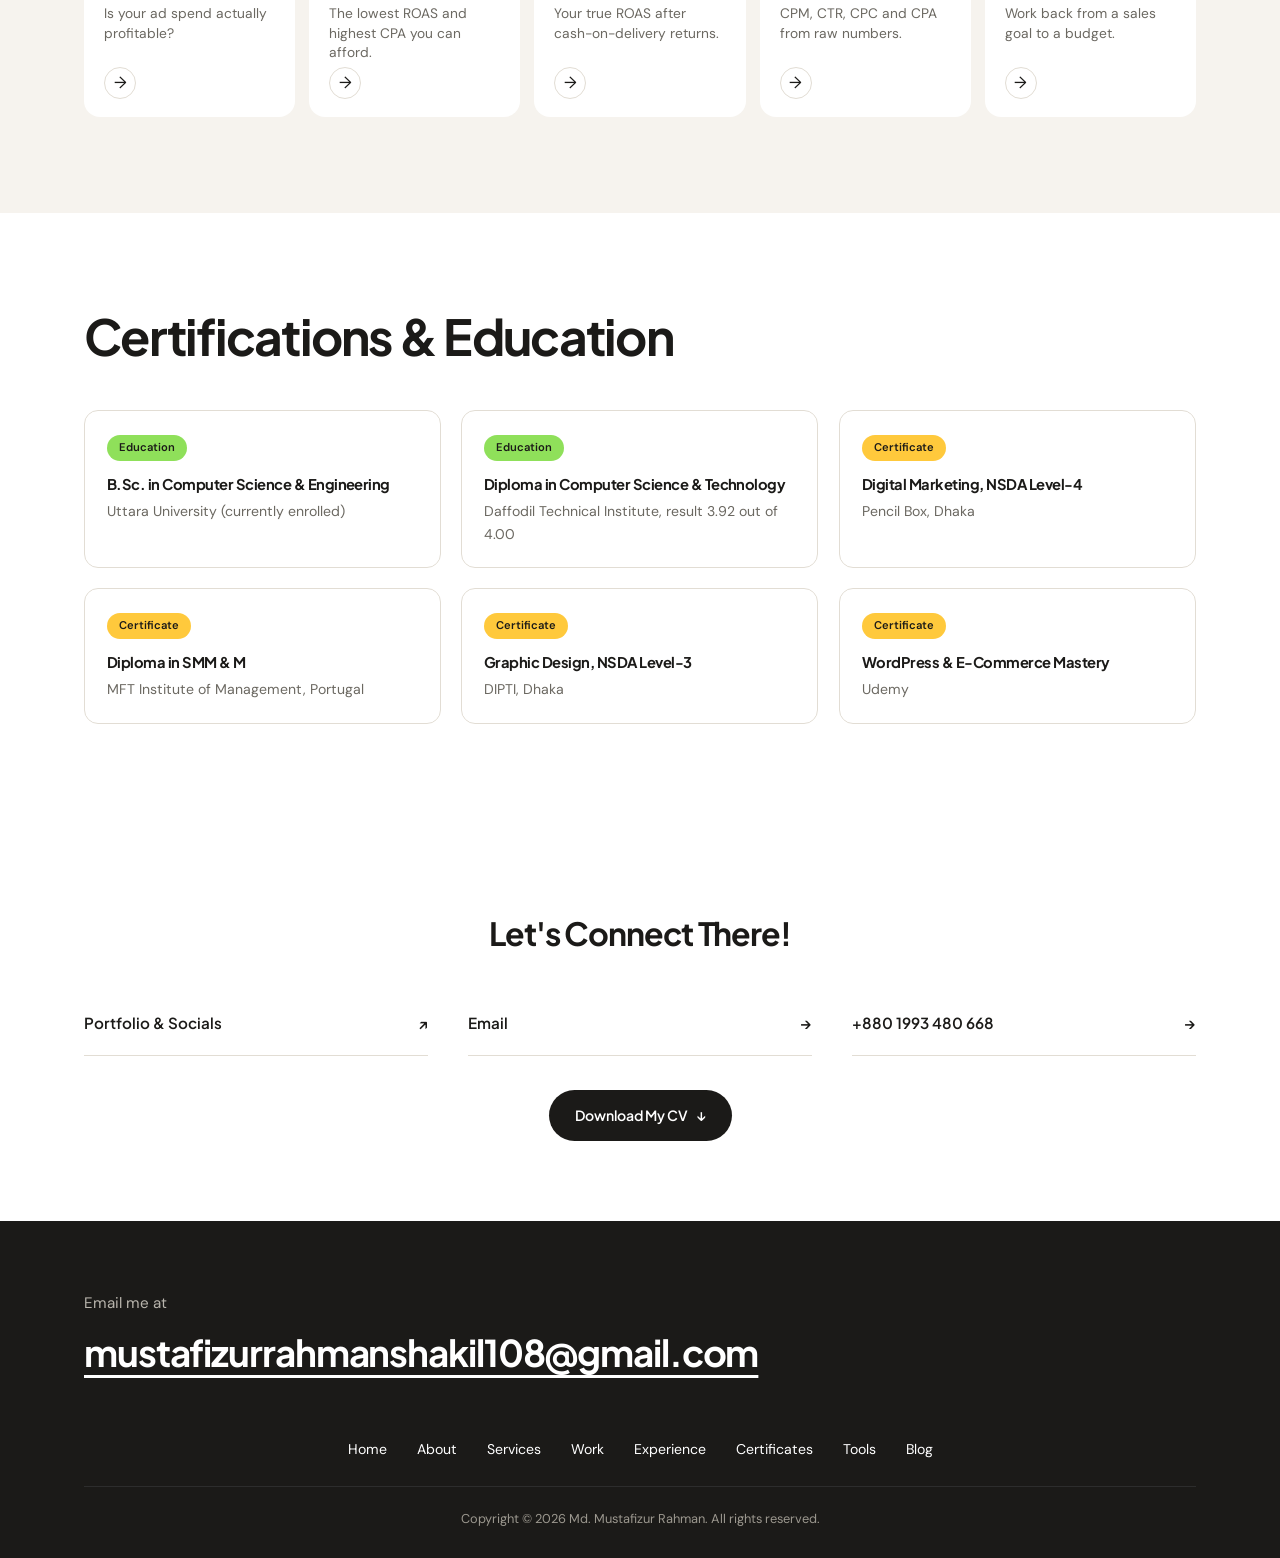
==== commit 32f4fc35: "Hero headline: I Turn Ad Spend Into Sales Co-Authored-By: Claude Opus 5.5 <noreply@anthropic.com> Cl" ====
--- a/index.html
+++ b/index.html
@@ -62,9 +62,11 @@
       <h1 class="hero-name">Md. Mustafizur Rahman <span><em>· </em>Digital Marketer in Dhaka, Bangladesh</span></h1>
       <p class="hero-title">
         <span class="w" style="--i:0"><span>I</span></span>
-        <span class="w" style="--i:1"><span>Grow</span></span>
-        <span class="w" style="--i:2"><span>E&#8209;commerce</span></span>
-        <span class="w" style="--i:3"><span class="accent">Sales</span></span>
+        <span class="w" style="--i:1"><span>Turn</span></span>
+        <span class="w" style="--i:2"><span>Ad</span></span>
+        <span class="w" style="--i:3"><span>Spend</span></span>
+        <span class="w" style="--i:4"><span>Into</span></span>
+        <span class="w" style="--i:5"><span class="accent">Sales</span></span>
       </p>
       <div class="hero-grid">
         <div class="hero-stat reveal">
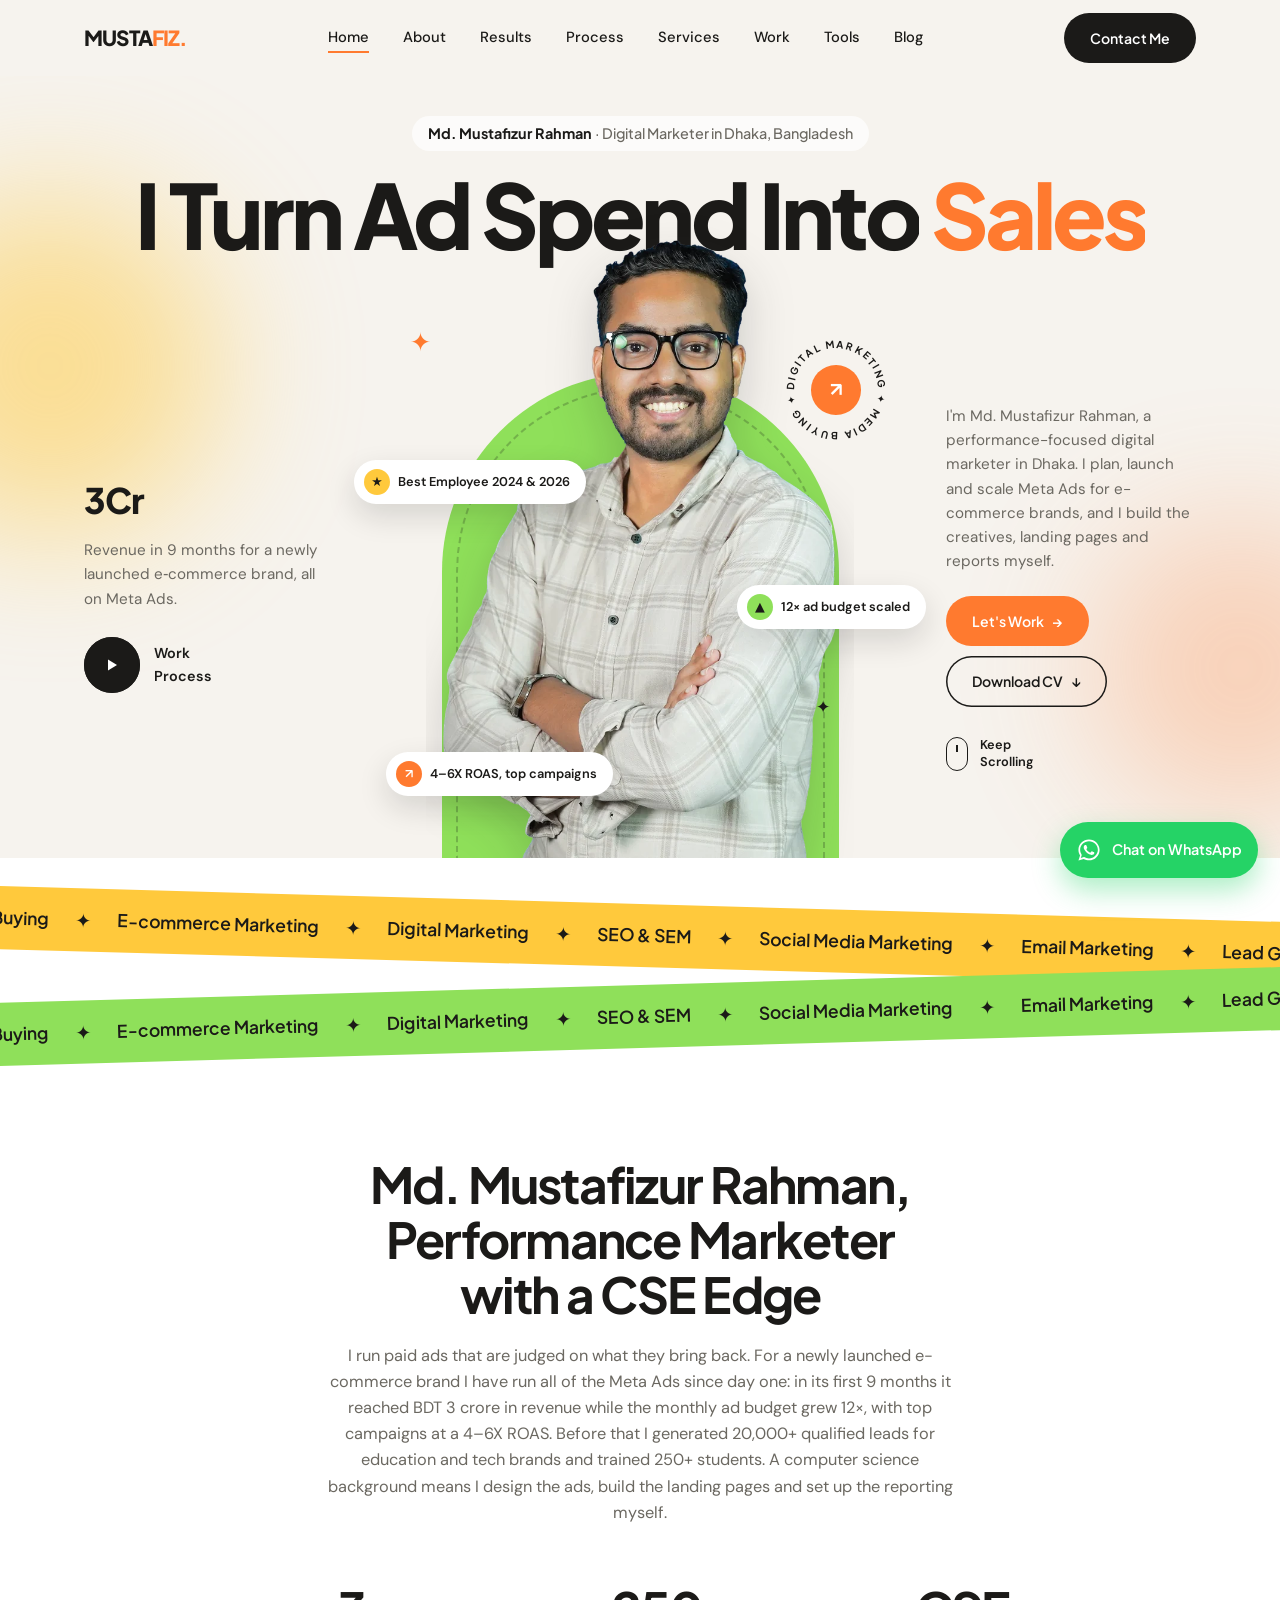
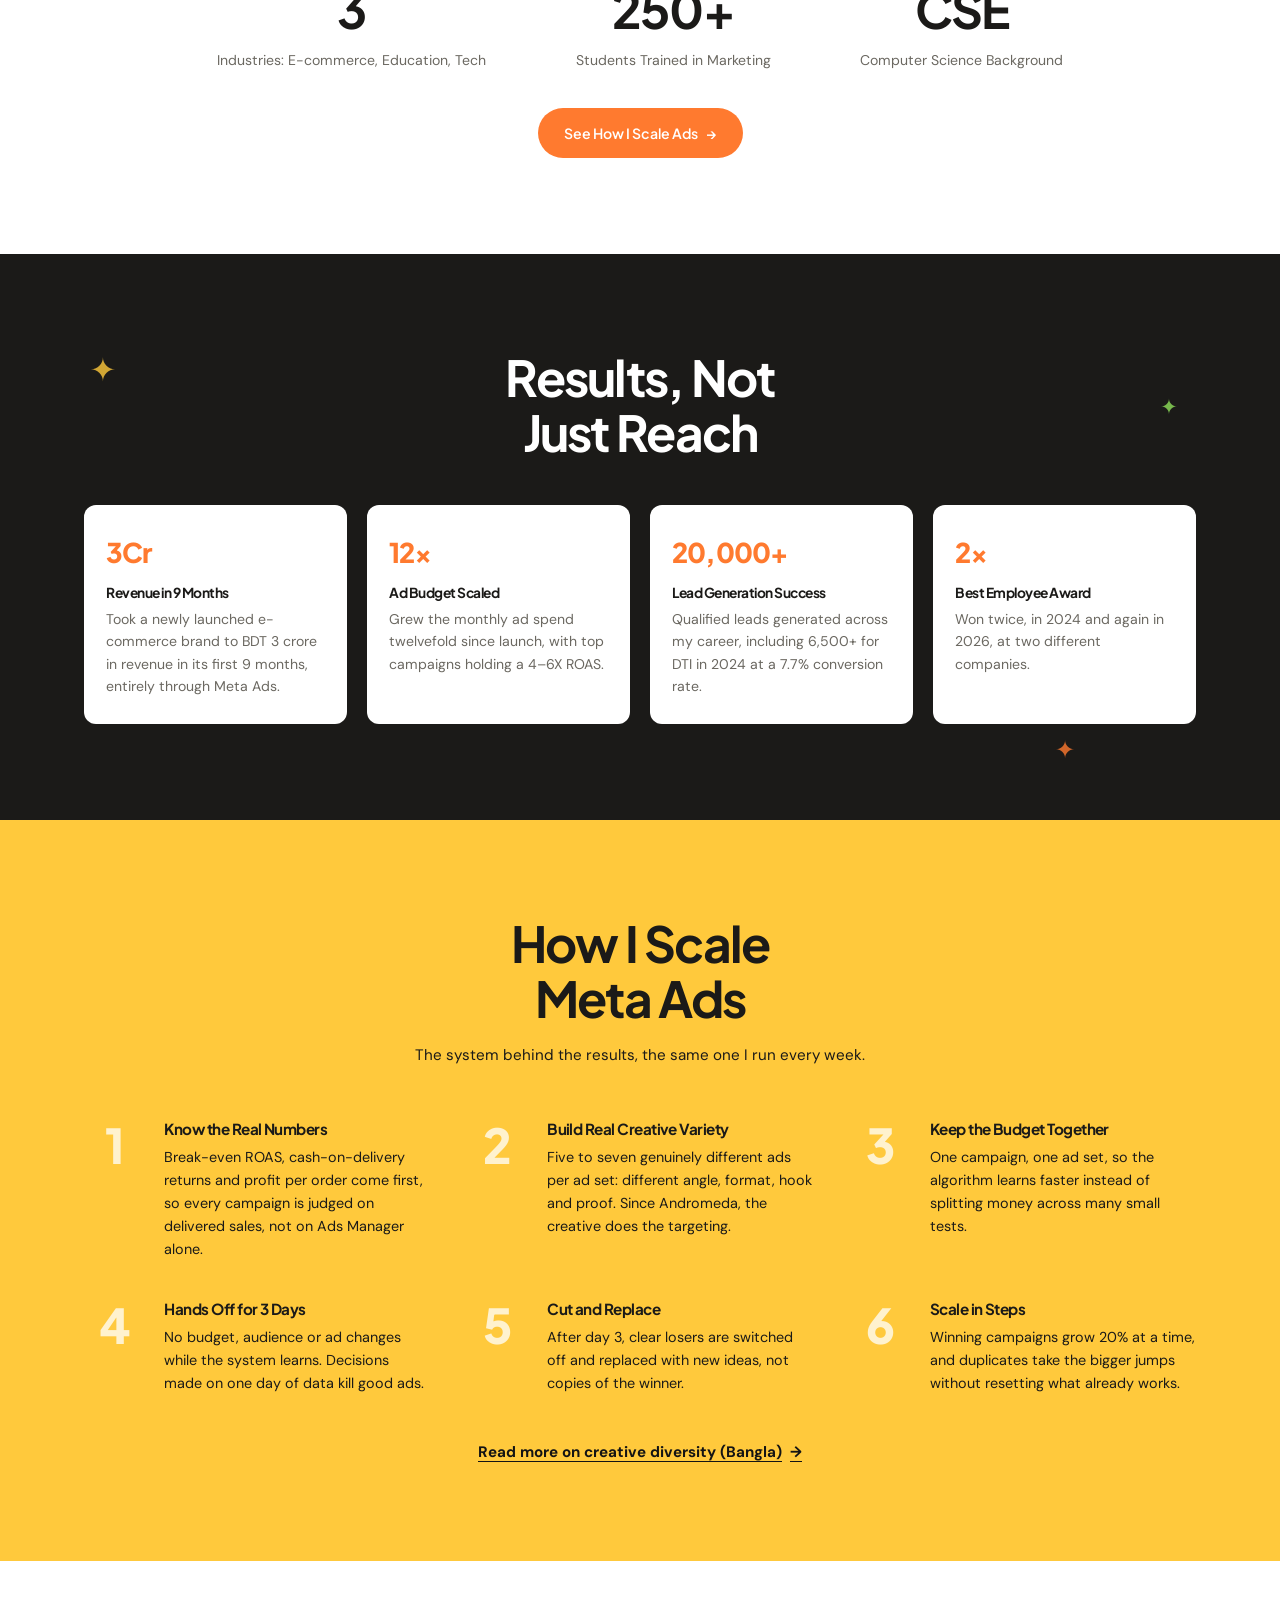
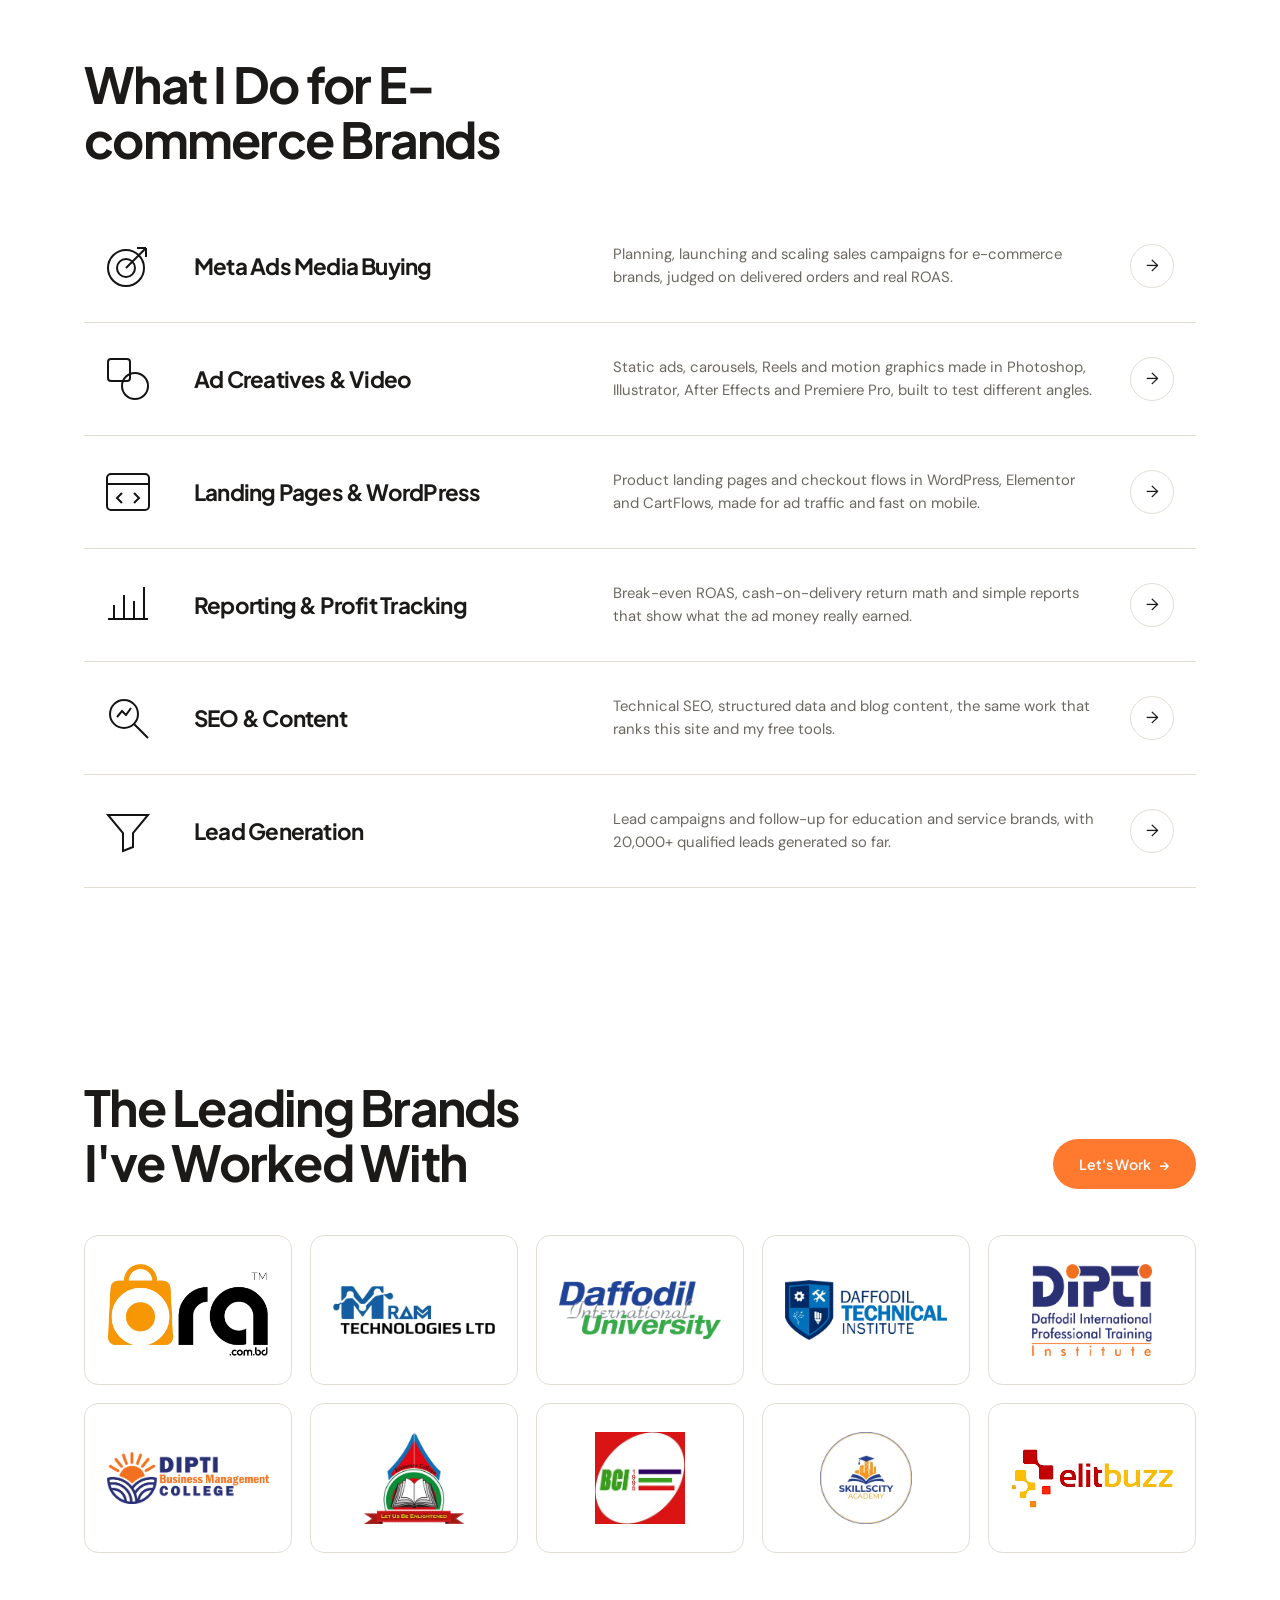
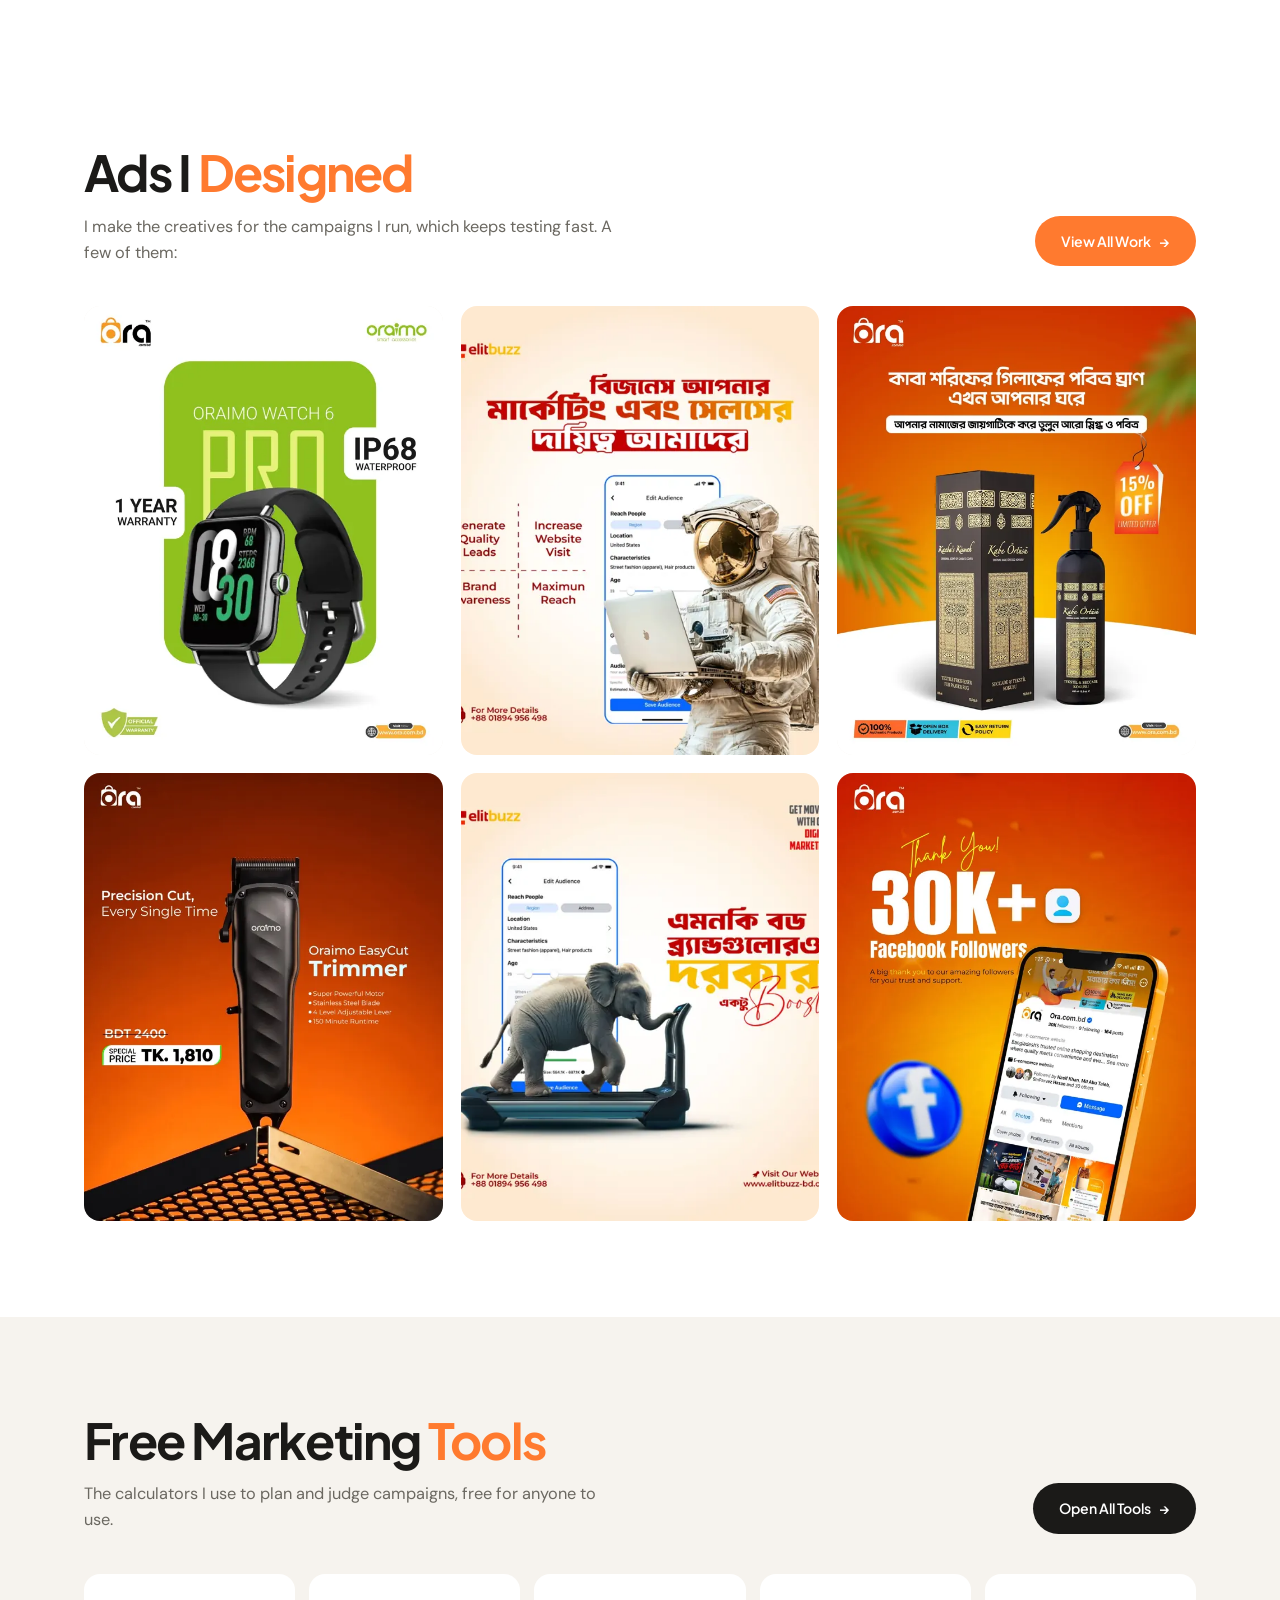
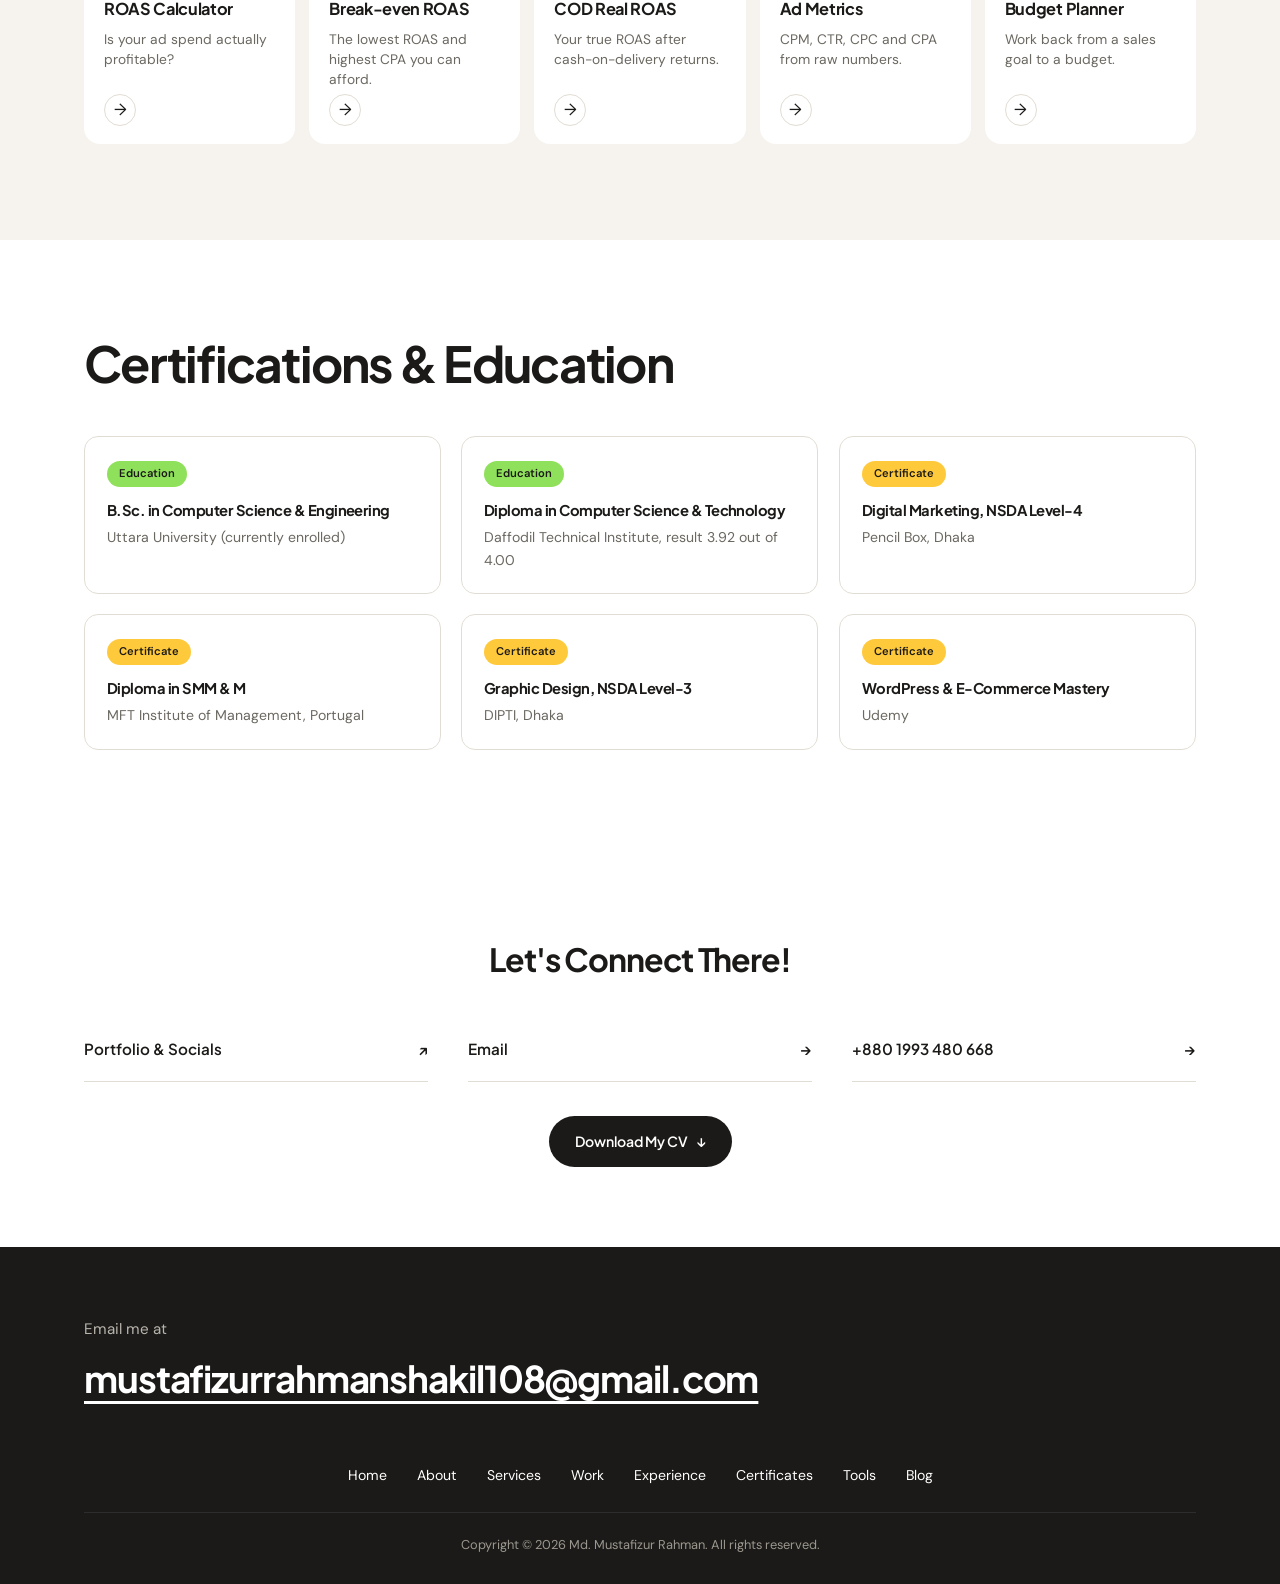
==== commit 8c4d8eea: "Homepage: describe the e-commerce result without leaning on the employer name; show range across e-c" ====
--- a/index.html
+++ b/index.html
@@ -17,14 +17,14 @@
 <meta property="og:locale" content="en_US">
 <meta property="og:url" content="https://mustafiz.online/">
 <meta property="og:title" content="Md. Mustafizur Rahman | Digital Marketer in Dhaka, Bangladesh">
-<meta property="og:description" content="Dhaka-based performance marketer who took Ora.com.bd from launch day to BDT 3 crore in revenue in 9 months on Meta Ads. Media buying, creatives, landing pages and SEO.">
+<meta property="og:description" content="Dhaka-based performance marketer: BDT 3 crore in e-commerce revenue in 9 months on Meta Ads, and 20,000+ qualified leads for education and tech brands. Media buying, creatives, landing pages and SEO.">
 <meta property="og:image" content="https://mustafiz.online/og-image.jpg">
 <meta property="og:image:width" content="1200">
 <meta property="og:image:height" content="630">
 <meta property="og:image:alt" content="Md. Mustafizur Rahman, Digital Marketing &amp; Creative Specialist">
 <meta name="twitter:card" content="summary_large_image">
 <meta name="twitter:title" content="Md. Mustafizur Rahman | Digital Marketer in Dhaka, Bangladesh">
-<meta name="twitter:description" content="Dhaka-based performance marketer who took Ora.com.bd from launch day to BDT 3 crore in revenue in 9 months on Meta Ads. Media buying, creatives, landing pages and SEO.">
+<meta name="twitter:description" content="Dhaka-based performance marketer: BDT 3 crore in e-commerce revenue in 9 months on Meta Ads, and 20,000+ qualified leads for education and tech brands. Media buying, creatives, landing pages and SEO.">
 <meta name="twitter:image" content="https://mustafiz.online/og-image.jpg">
 <script type="application/ld+json">{"@context": "https://schema.org", "@graph": [{"@type": "Person", "name": "Md. Mustafizur Rahman", "jobTitle": "Digital Marketer", "url": "https://mustafiz.online/", "image": "https://mustafiz.online/assets/img/portrait.webp", "email": "mailto:mustafizurrahmanshakil108@gmail.com", "address": {"@type": "PostalAddress", "addressLocality": "Dhaka", "addressCountry": "BD"}, "worksFor": {"@type": "Organization", "name": "Ora.com.bd", "url": "https://ora.com.bd"}, "alumniOf": [{"@type": "CollegeOrUniversity", "name": "Uttara University"}, {"@type": "EducationalOrganization", "name": "Daffodil Technical Institute"}], "knowsAbout": ["Digital Marketing", "Meta Ads", "Media Buying", "E-commerce Marketing", "SEO", "Social Media Marketing", "Lead Generation", "Graphic Design", "Motion Graphics"], "sameAs": ["https://lnk.bio/mustafizurrahman"], "@id": "https://mustafiz.online/#person", "alternateName": ["Md Mustafizur Rahman", "Mustafizur Rahman", "Mustafiz"], "description": "Digital marketer in Dhaka, Bangladesh focused on Meta Ads media buying, e-commerce growth, SEO and graphic design."}, {"@type": "WebSite", "@id": "https://mustafiz.online/#website", "url": "https://mustafiz.online/", "name": "Md. Mustafizur Rahman", "alternateName": "mustafiz.online", "publisher": {"@id": "https://mustafiz.online/#person"}, "inLanguage": "en"}, {"@type": "ProfilePage", "@id": "https://mustafiz.online/#profile", "url": "https://mustafiz.online/", "name": "Md. Mustafizur Rahman | Digital Marketer in Dhaka, Bangladesh", "mainEntity": {"@id": "https://mustafiz.online/#person"}, "isPartOf": {"@id": "https://mustafiz.online/#website"}, "dateModified": "2026-10-28"}]}</script>
 <!-- /Social preview -->
@@ -117,9 +117,9 @@
   <section class="about" id="about">
     <div class="wrap reveal">
       <h2>Md. Mustafizur Rahman,<br>Performance Marketer<br>with a CSE Edge</h2>
-      <p class="lead">I joined Ora.com.bd on its launch day in January 2026 and run all of its Meta Ads. In the first 9 months the store reached BDT 3 crore in revenue while I scaled the monthly ad budget 12×, with top campaigns at a 4–6X ROAS. Before that I generated 20,000+ qualified leads for education and tech brands and trained 250+ students. A computer science background means I design the ads, build the landing pages and set up the reporting myself, without waiting on anyone.</p>
+      <p class="lead">I run paid ads that are judged on what they bring back. For a newly launched e-commerce brand I have run all of the Meta Ads since day one: in its first 9 months it reached BDT 3 crore in revenue while the monthly ad budget grew 12×, with top campaigns at a 4–6X ROAS. Before that I generated 20,000+ qualified leads for education and tech brands and trained 250+ students. A computer science background means I design the ads, build the landing pages and set up the reporting myself.</p>
       <div class="stats">
-        <div class="stat"><div class="num">Day 1</div><div class="lbl">Joined Ora.com.bd at Launch</div></div>
+        <div class="stat"><div class="num">3</div><div class="lbl">Industries: E-commerce, Education, Tech</div></div>
         <div class="stat"><div class="num" data-count="250" data-suffix="+">250+</div><div class="lbl">Students Trained in Marketing</div></div>
         <div class="stat"><div class="num">CSE</div><div class="lbl">Computer Science Background</div></div>
       </div>
@@ -133,10 +133,10 @@
     <div class="wrap">
       <h2 class="reveal">Results, Not<br>Just Reach</h2>
       <div class="grid-4">
-        <div class="win reveal"><div class="big">3Cr</div><h3>Revenue in 9 Months</h3><p>Took Ora.com.bd from launch day to BDT 3 crore in revenue in its first 9 months, entirely through Meta Ads.</p></div>
+        <div class="win reveal"><div class="big">3Cr</div><h3>Revenue in 9 Months</h3><p>Took a newly launched e-commerce brand to BDT 3 crore in revenue in its first 9 months, entirely through Meta Ads.</p></div>
         <div class="win reveal"><div class="big">12×</div><h3>Ad Budget Scaled</h3><p>Grew the monthly ad spend twelvefold since launch, with top campaigns holding a 4–6X ROAS.</p></div>
         <div class="win reveal"><div class="big">20,000+</div><h3>Lead Generation Success</h3><p>Qualified leads generated across my career, including 6,500+ for DTI in 2024 at a 7.7% conversion rate.</p></div>
-                <div class="win reveal"><div class="big">2×</div><h3>Best Employee Award</h3><p>Won in 2024 at Daffodil Technical Institute and again in 2026 at Ora.com.bd.</p></div>
+                <div class="win reveal"><div class="big">2×</div><h3>Best Employee Award</h3><p>Won twice, in 2024 and again in 2026, at two different companies.</p></div>
       </div>
     </div>
   </section>
